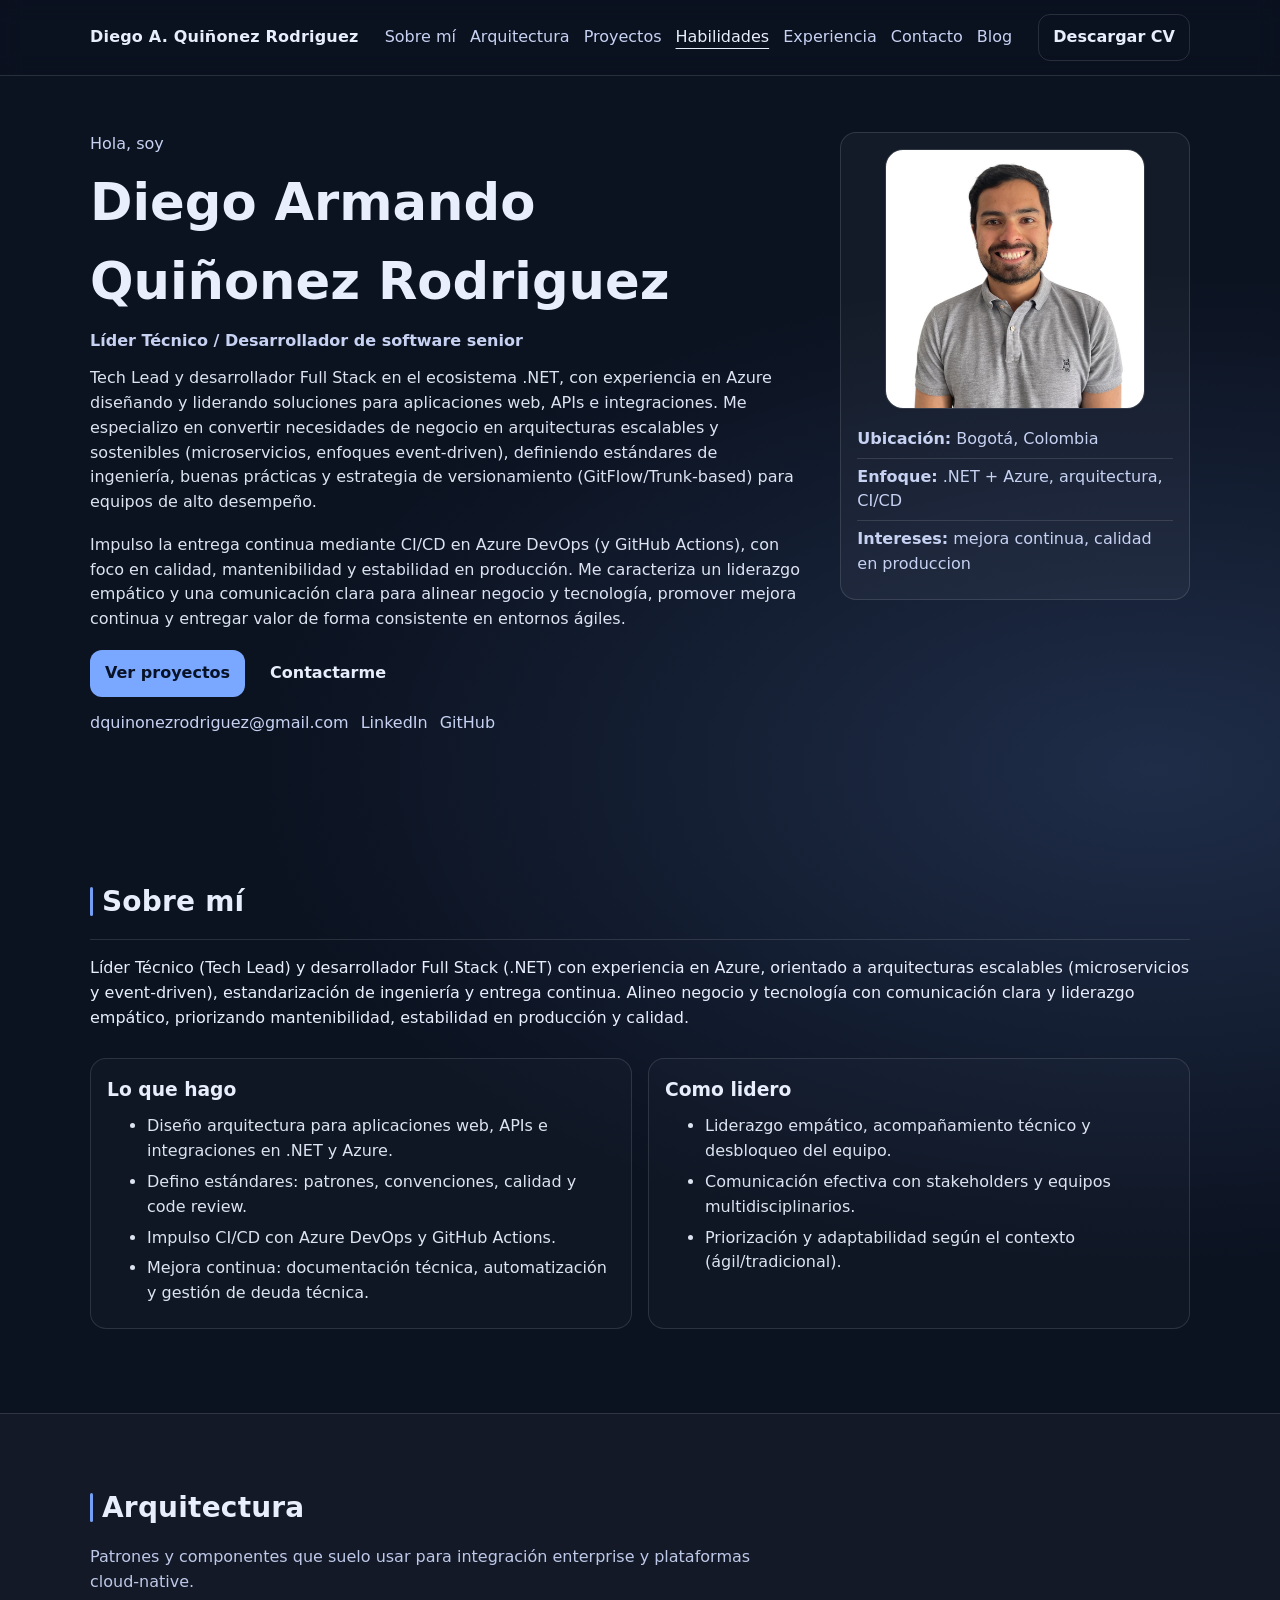
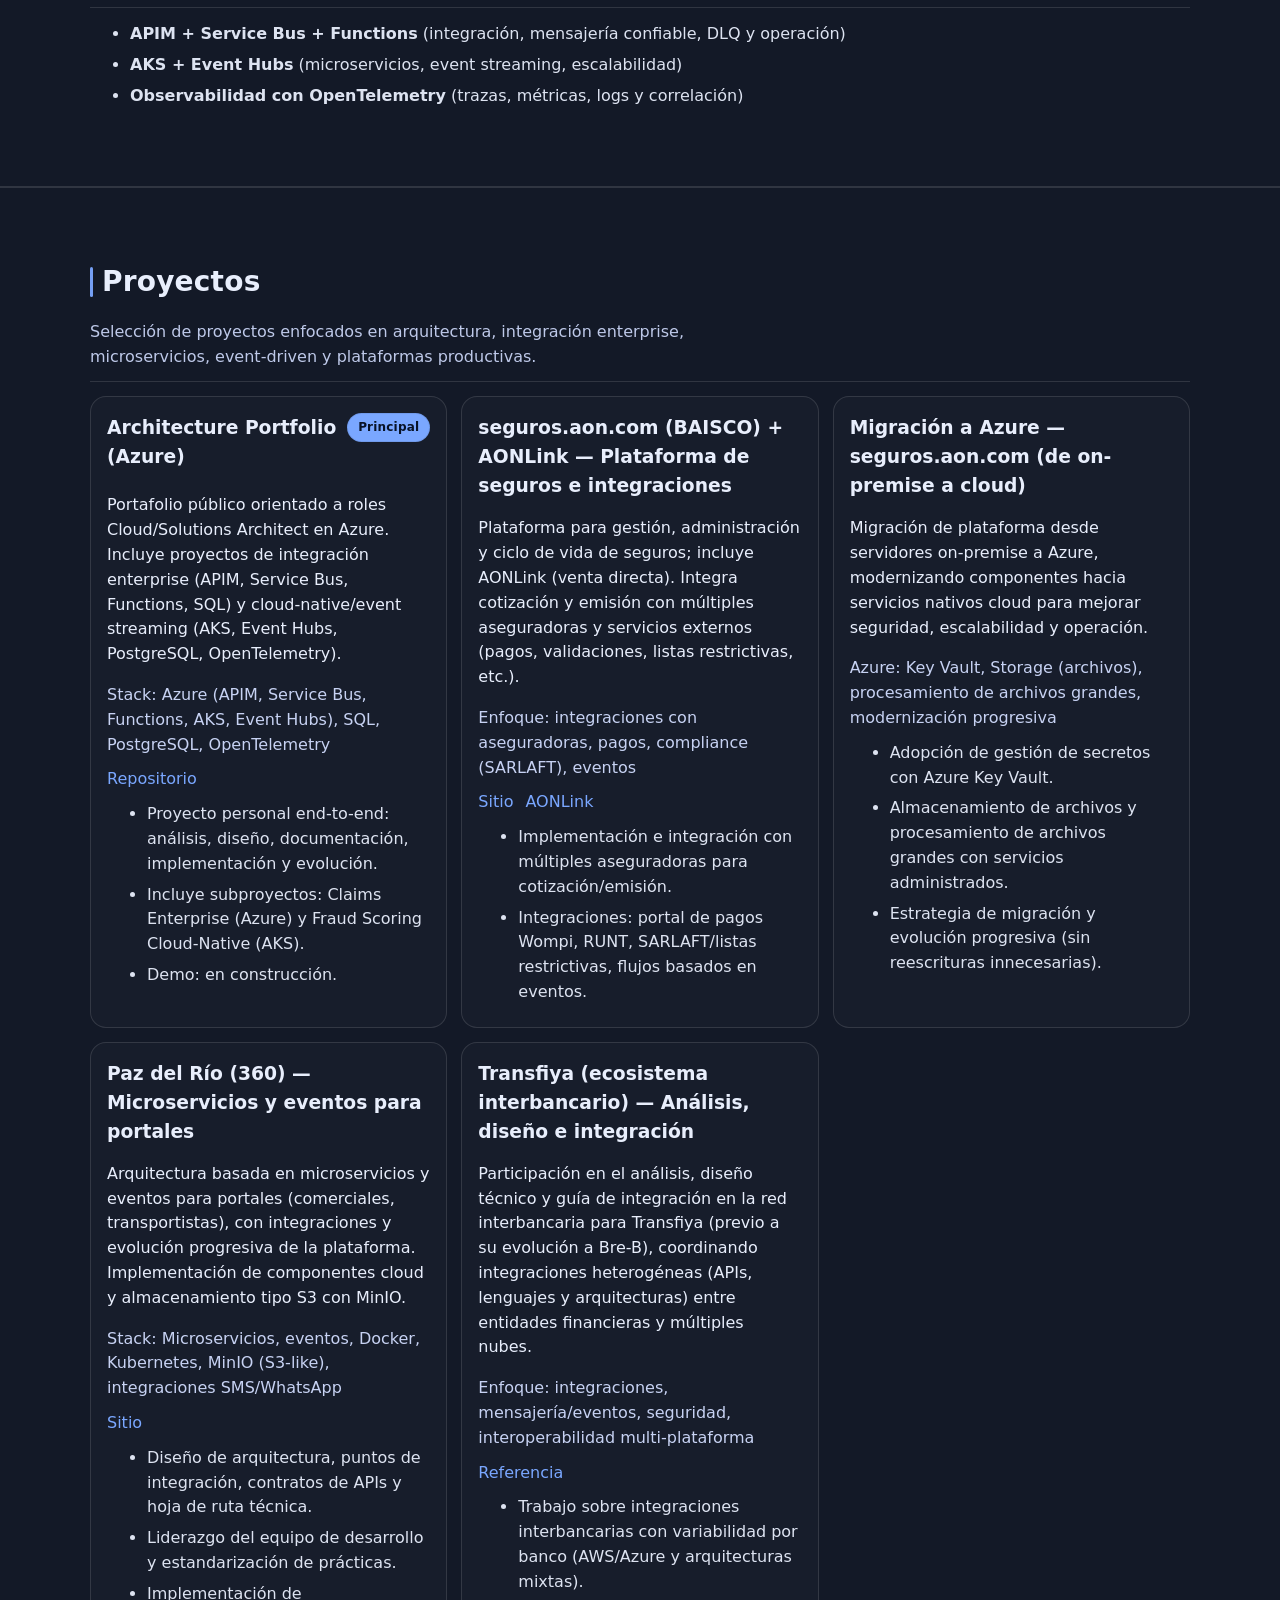
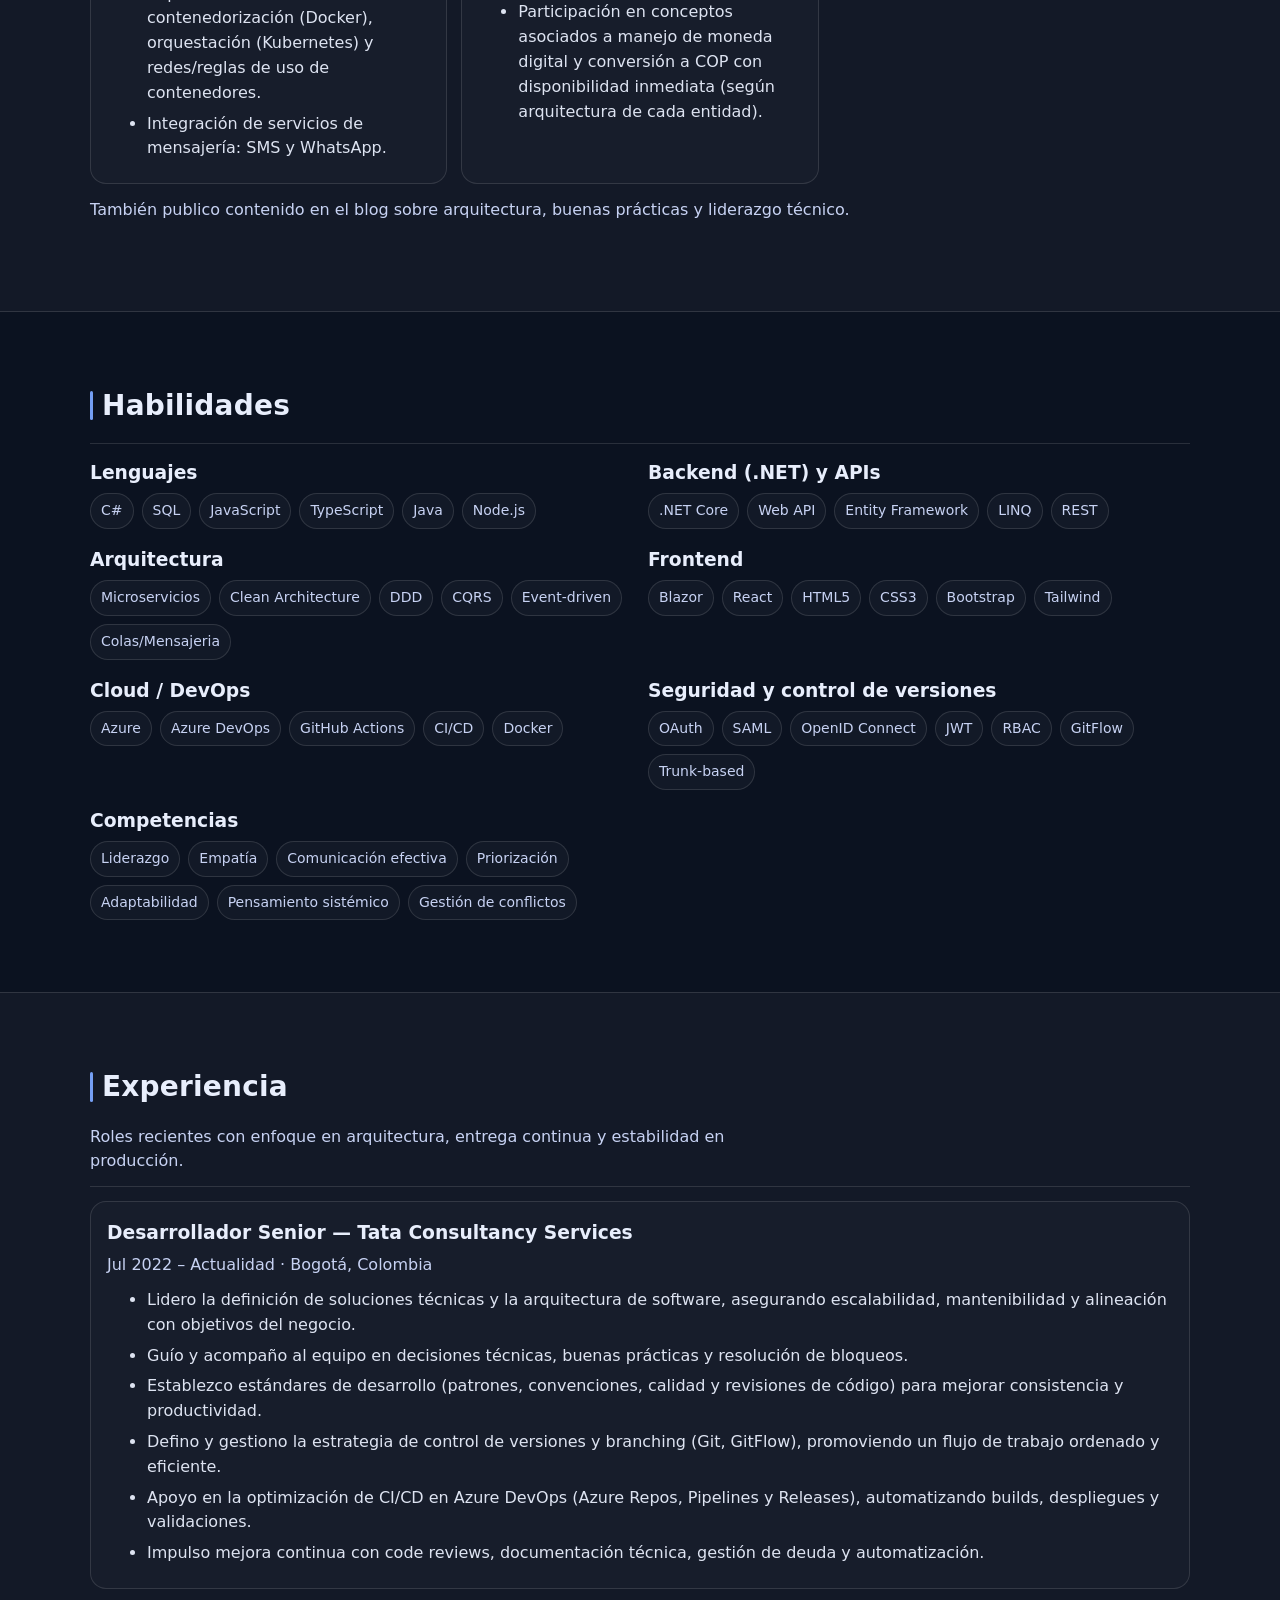
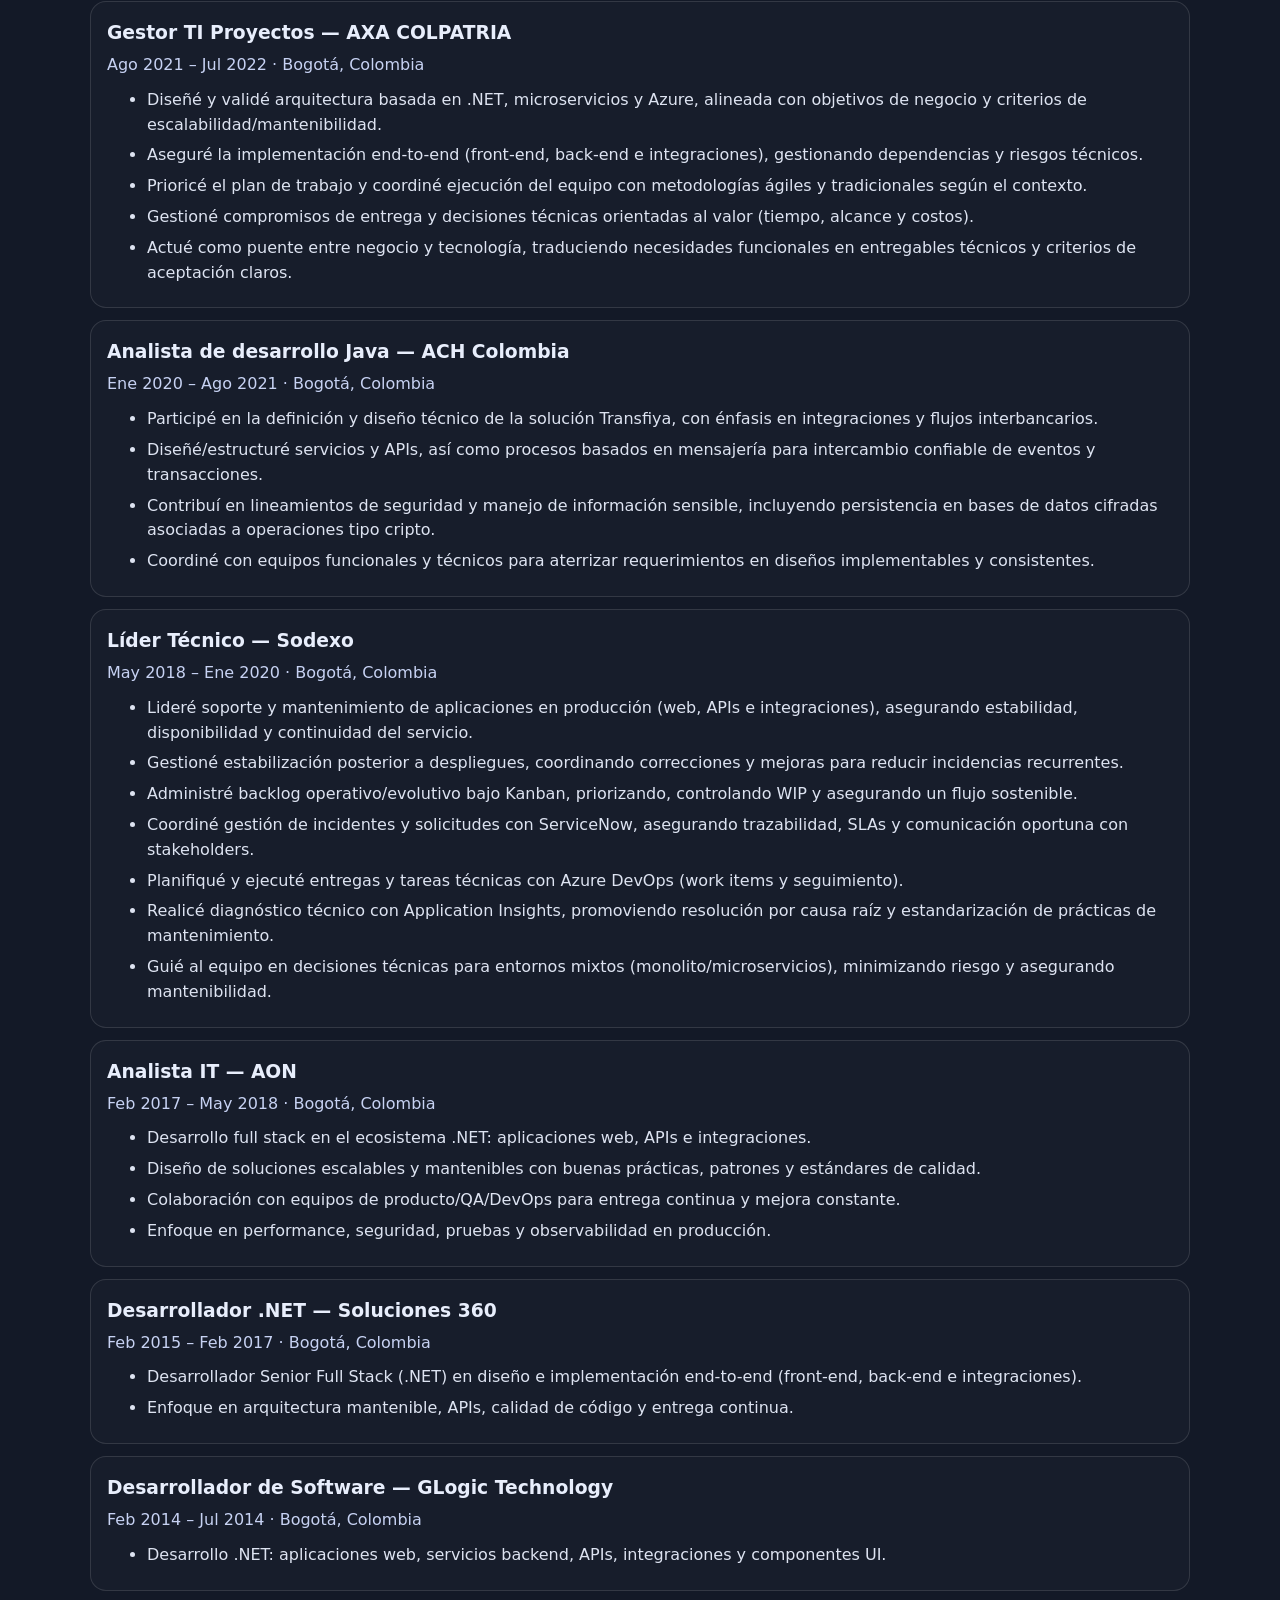
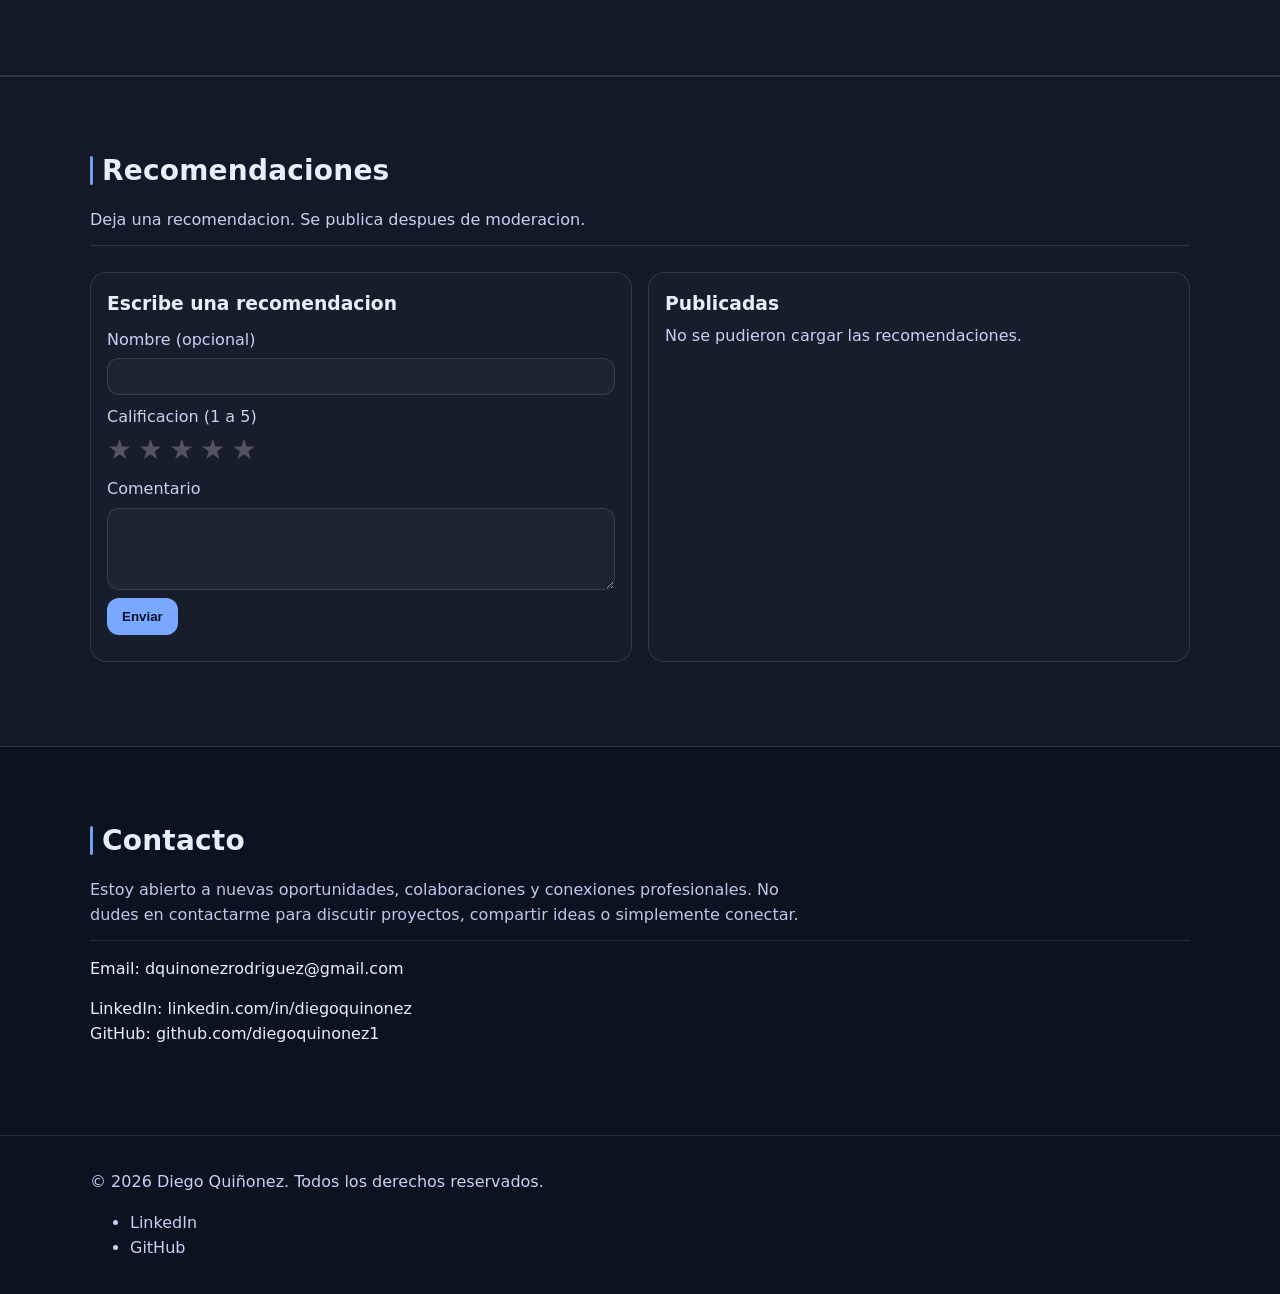
==== index.html @ 20134483 "recommendations flow in site with supabase" ====
<!DOCTYPE html>
<html lang="en">

<head>
  <meta charset="UTF-8">
  <meta name="viewport" content="width=device-width, initial-scale=1.0">
  <meta name="description"
    content="Mi P&aacute;gina web personal de Diego Qui&ntilde;onez, donde muestro mis proyectos, habilidades e informaci&oacute;n de contacto.">
  <meta name="author" content="Diego Qui&ntilde;onez">
  <!-- <meta name="keywords" content="Diego Qui&ntilde;onez, portfolio, projects, skills, contact">
  <meta name="robots" content="index, follow"> -->
  <title>Diego Qui&ntilde;onez | L&iacute;der T&eacute;cnico / Software Engineer</title>
  <link rel="stylesheet" href="assets/css/styles.css?v=20260313-1">
  <link rel="stylesheet" href="assets/css/recommendations.css?v=20260317-1">
  <link rel="icon" href="assets/img/favicon.ico" type="image/x-icon">
</head>

<body>

  <header class="site-header">
    <nav class="nav container">
      <a href="#start" class="brand">Diego A. Qui&ntilde;onez Rodriguez</a>

      <button class="menu-toggle" type="button" aria-expanded="false" aria-controls="site-menu">
        <span class="sr-only">Abrir men&uacute;</span>
        <span class="menu-toggle__bar"></span>
        <span class="menu-toggle__bar"></span>
        <span class="menu-toggle__bar"></span>
      </button>

      <ul id="site-menu" class="nav-links">
        <li><a href="#about">Sobre m&iacute;</a></li>
        <li><a href="#architecture">Arquitectura</a></li>
        <li><a href="#projects">Proyectos</a></li>
        <li><a href="#skills">Habilidades</a></li>
        <li><a href="#experience">Experiencia</a></li>
        <li><a href="#contact">Contacto</a></li>
        <li><a href="/blog/">Blog</a></li>
      </ul>

      <a class="btn btn-outline nav-download" href="assets/files/Diego-Qui&ntilde;onez-CV.pdf" target="_blank"
        rel="noopener">Descargar CV</a>
    </nav>
  </header>

  <main>
    <section id="start" class="section hero">
      <div class="container hero-grid">
        <div>
          <p class="eyebrow">Hola, soy</p>
          <h1>Diego Armando Qui&ntilde;onez Rodriguez</h1>
          <p class="subtitle">L&iacute;der T&eacute;cnico / Desarrollador de software senior</p>

          <p class="lead">
            Tech Lead y desarrollador Full Stack en el ecosistema .NET, con experiencia en Azure dise&ntilde;ando y
            liderando
            soluciones para aplicaciones web, APIs e integraciones. Me especializo en convertir necesidades de negocio
            en arquitecturas escalables y sostenibles (microservicios, enfoques event-driven), definiendo
            est&aacute;ndares de
            ingenier&iacute;a, buenas pr&aacute;cticas y estrategia de versionamiento (GitFlow/Trunk-based) para equipos
            de alto
            desempe&ntilde;o.
          </p>

          <p class="lead" style="margin-top:12px;">
            Impulso la entrega continua mediante CI/CD en Azure DevOps (y GitHub Actions), con foco en calidad,
            mantenibilidad y estabilidad en producci&oacute;n. Me caracteriza un liderazgo emp&aacute;tico y una
            comunicaci&oacute;n clara
            para alinear negocio y tecnolog&iacute;a, promover mejora continua y entregar valor de forma consistente en
            entornos &aacute;giles.
          </p>

          <div class="hero-cta">
            <a class="btn" href="#projects">Ver proyectos</a>
            <a class="btn btn-ghost" href="#contact">Contactarme</a>
          </div>

          <ul class="social">
            <li><a href="mailto:dquinonezrodriguez@gmail.com">dquinonezrodriguez@gmail.com</a></li>
            <li><a href="https://www.linkedin.com/in/diegoquinonez/" target="_blank" rel="noopener">LinkedIn</a></li>
            <li><a href="https://github.com/diegoquinonez1" target="_blank" rel="noopener">GitHub</a></li>
          </ul>
        </div>

        <aside class="hero-card">
          <img class="avatar" src="assets/img/profile.jpg" alt="Foto de Diego Armando Qui&ntilde;onez Rodriguez" />
          <ul class="quick-facts">
            <li><strong>Ubicaci&oacute;n:</strong> Bogot&aacute;, Colombia</li>
            <li><strong>Enfoque:</strong> .NET + Azure, arquitectura, CI/CD</li>
            <li><strong>Intereses:</strong> mejora continua, calidad en produccion</li>
          </ul>
        </aside>
      </div>
    </section>

    <section id="about" class="section">
      <div class="container">
        <div class="section-head">
          <h2>Sobre m&iacute;</h2>
          <div class="section-divider"></div>
        </div>
        <p>
          L&iacute;der T&eacute;cnico (Tech Lead) y desarrollador Full Stack (.NET) con experiencia en Azure, orientado
          a
          arquitecturas escalables (microservicios y event-driven), estandarizaci&oacute;n de ingenier&iacute;a y
          entrega continua.
          Alineo negocio y tecnolog&iacute;a
          con comunicaci&oacute;n clara y liderazgo emp&aacute;tico, priorizando mantenibilidad, estabilidad en
          producci&oacute;n y calidad.
        </p>

        <div class="grid-2">
          <div class="item">
            <h3>Lo que hago</h3>
            <ul class="bullets">
              <li>Dise&ntilde;o arquitectura para aplicaciones web, APIs e integraciones en .NET y Azure.</li>
              <li>Defino est&aacute;ndares: patrones, convenciones, calidad y code review.</li>
              <li>Impulso CI/CD con Azure DevOps y GitHub Actions.</li>
              <li>Mejora continua: documentaci&oacute;n t&eacute;cnica, automatizaci&oacute;n y gesti&oacute;n de deuda
                t&eacute;cnica.</li>
            </ul>
          </div>

          <div class="item">
            <h3>Como lidero</h3>
            <ul class="bullets">
              <li>Liderazgo emp&aacute;tico, acompa&ntilde;amiento t&eacute;cnico y desbloqueo del equipo.</li>
              <li>Comunicaci&oacute;n efectiva con stakeholders y equipos multidisciplinarios.</li>
              <li>Priorizaci&oacute;n y adaptabilidad seg&uacute;n el contexto (&aacute;gil/tradicional).</li>
            </ul>
          </div>
        </div>
      </div>
    </section>

    <section id="architecture" class="section alt">
      <div class="container">
        <div class="section-head">
          <h2>Arquitectura</h2>
          <p class="lead">Patrones y componentes que suelo usar para integración enterprise y plataformas cloud-native.
          </p>
          <div class="section-divider"></div>
        </div>
        <ul class="bullets">
          <li><strong>APIM + Service Bus + Functions</strong> (integraci&oacute;n, mensajer&iacute;a confiable, DLQ y
            operaci&oacute;n)</li>
          <li><strong>AKS + Event Hubs</strong> (microservicios, event streaming, escalabilidad)</li>
          <li><strong>Observabilidad con OpenTelemetry</strong> (trazas, m&eacute;tricas, logs y correlaci&oacute;n)
          </li>
        </ul>
      </div>
    </section>

    <section id="projects" class="section alt">
      <div class="container">
        <div class="section-head">
          <h2>Proyectos</h2>
          <p class="lead">
            Selecci&oacute;n de proyectos enfocados en arquitectura, integraci&oacute;n enterprise, microservicios,
            event-driven y
            plataformas productivas.
          </p>
          <div class="section-divider"></div>
        </div>

        <div class="cards">
          <article class="card">
            <div class="card-top">
              <h3>Architecture Portfolio (Azure)</h3>
              <span class="badge">Principal</span>
            </div>
            <p>
              Portafolio p&uacute;blico orientado a roles Cloud/Solutions Architect en Azure. Incluye proyectos de
              integraci&oacute;n
              enterprise (APIM, Service Bus, Functions, SQL) y cloud-native/event streaming (AKS, Event Hubs,
              PostgreSQL, OpenTelemetry).
            </p>
            <p class="meta">Stack: Azure (APIM, Service Bus, Functions, AKS, Event Hubs), SQL, PostgreSQL, OpenTelemetry
            </p>
            <div class="card-links">
              <a href="https://github.com/diegoquinonez1/architecture-portfolio-azure" target="_blank"
                rel="noopener">Repositorio</a>
            </div>
            <ul class="bullets" style="margin-top:10px;">
              <li>Proyecto personal end-to-end: an&aacute;lisis, dise&ntilde;o, documentaci&oacute;n,
                implementaci&oacute;n y evoluci&oacute;n.</li>
              <li>Incluye subproyectos: Claims Enterprise (Azure) y Fraud Scoring Cloud-Native (AKS).</li>
              <li>Demo: en construcci&oacute;n.</li>
            </ul>
          </article>

          <article class="card">
            <h3>seguros.aon.com (BAISCO) + AONLink &mdash; Plataforma de seguros e integraciones</h3>
            <p>
              Plataforma para gesti&oacute;n, administraci&oacute;n y ciclo de vida de seguros; incluye AONLink (venta
              directa).
              Integra cotizaci&oacute;n y emisi&oacute;n con m&uacute;ltiples aseguradoras y servicios externos (pagos,
              validaciones, listas
              restrictivas, etc.).
            </p>
            <p class="meta">Enfoque: integraciones con aseguradoras, pagos, compliance (SARLAFT), eventos</p>
            <div class="card-links">
              <a href="https://seguros.aon.com/BAISCO/v2/" target="_blank" rel="noopener">Sitio</a>
              <a href="http://seguros.aon.com/BAISCO/v2/online/aonlink/" target="_blank" rel="noopener">AONLink</a>
            </div>
            <ul class="bullets" style="margin-top:10px;">
              <li>Implementaci&oacute;n e integraci&oacute;n con m&uacute;ltiples aseguradoras para
                cotizaci&oacute;n/emisi&oacute;n.</li>
              <li>Integraciones: portal de pagos Wompi, RUNT, SARLAFT/listas restrictivas, flujos basados en eventos.
              </li>
            </ul>
          </article>

          <article class="card">
            <h3>Migraci&oacute;n a Azure &mdash; seguros.aon.com (de on-premise a cloud)</h3>
            <p>
              Migraci&oacute;n de plataforma desde servidores on-premise a Azure, modernizando componentes hacia
              servicios
              nativos cloud para mejorar seguridad, escalabilidad y operaci&oacute;n.
            </p>
            <p class="meta">Azure: Key Vault, Storage (archivos), procesamiento de archivos grandes,
              modernizaci&oacute;n
              progresiva
            </p>
            <ul class="bullets" style="margin-top:10px;">
              <li>Adopci&oacute;n de gesti&oacute;n de secretos con Azure Key Vault.</li>
              <li>Almacenamiento de archivos y procesamiento de archivos grandes con servicios administrados.</li>
              <li>Estrategia de migraci&oacute;n y evoluci&oacute;n progresiva (sin reescrituras innecesarias).</li>
            </ul>
          </article>

          <article class="card">
            <h3>Paz del R&iacute;o (360) &mdash; Microservicios y eventos para portales</h3>
            <p>
              Arquitectura basada en microservicios y eventos para portales (comerciales, transportistas), con
              integraciones y evoluci&oacute;n progresiva de la plataforma. Implementaci&oacute;n de componentes cloud y
              almacenamiento tipo S3 con MinIO.
            </p>
            <p class="meta">Stack: Microservicios, eventos, Docker, Kubernetes, MinIO (S3-like), integraciones
              SMS/WhatsApp
            </p>
            <div class="card-links">
              <a href="https://360.pazdelrio.com.co/" target="_blank" rel="noopener">Sitio</a>
            </div>
            <ul class="bullets" style="margin-top:10px;">
              <li>Dise&ntilde;o de arquitectura, puntos de integraci&oacute;n, contratos de APIs y hoja de ruta
                t&eacute;cnica.</li>
              <li>Liderazgo del equipo de desarrollo y estandarizaci&oacute;n de pr&aacute;cticas.</li>
              <li>Implementaci&oacute;n de contenedorizaci&oacute;n (Docker), orquestaci&oacute;n (Kubernetes) y
                redes/reglas de uso de
                contenedores.</li>
              <li>Integraci&oacute;n de servicios de mensajer&iacute;a: SMS y WhatsApp.</li>
            </ul>
          </article>

          <article class="card">
            <h3>Transfiya (ecosistema interbancario) &mdash; An&aacute;lisis, dise&ntilde;o e integraci&oacute;n</h3>
            <p>
              Participaci&oacute;n en el an&aacute;lisis, dise&ntilde;o t&eacute;cnico y gu&iacute;a de
              integraci&oacute;n en la red interbancaria para Transfiya
              (previo a su evoluci&oacute;n a Bre-B), coordinando integraciones heterog&eacute;neas (APIs, lenguajes y
              arquitecturas)
              entre entidades financieras y m&uacute;ltiples nubes.
            </p>
            <p class="meta">Enfoque: integraciones, mensajer&iacute;a/eventos, seguridad, interoperabilidad
              multi-plataforma
            </p>
            <div class="card-links">
              <a href="https://wise.com/co/blog/que-es-transfiya-colombia" target="_blank" rel="noopener">Referencia</a>
            </div>
            <ul class="bullets" style="margin-top:10px;">
              <li>Trabajo sobre integraciones interbancarias con variabilidad por banco (AWS/Azure y arquitecturas
                mixtas).
              </li>
              <li>Participaci&oacute;n en conceptos asociados a manejo de moneda digital y conversi&oacute;n a COP con
                disponibilidad
                inmediata (seg&uacute;n arquitectura de cada entidad).</li>
            </ul>
          </article>
        </div>

        <p style="margin-top:14px; color: var(--muted);">
          Tambi&eacute;n publico contenido en el <a href="/blog/">blog</a> sobre arquitectura, buenas pr&aacute;cticas y
          liderazgo
          t&eacute;cnico.
        </p>
      </div>
    </section>

    <section id="skills" class="section">
      <div class="container">
        <div class="section-head">
          <h2>Habilidades</h2>
          <div class="section-divider"></div>
        </div>

        <div class="grid-2">
          <div>
            <h3>Lenguajes</h3>
            <div class="tags">
              <span class="tag">C#</span>
              <span class="tag">SQL</span>
              <span class="tag">JavaScript</span>
              <span class="tag">TypeScript</span>
              <span class="tag">Java</span>
              <span class="tag">Node.js</span>
            </div>
          </div>

          <div>
            <h3>Backend (.NET) y APIs</h3>
            <div class="tags">
              <span class="tag">.NET Core</span>
              <span class="tag">Web API</span>
              <span class="tag">Entity Framework</span>
              <span class="tag">LINQ</span>
              <span class="tag">REST</span>
            </div>
          </div>

          <div>
            <h3>Arquitectura</h3>
            <div class="tags">
              <span class="tag">Microservicios</span>
              <span class="tag">Clean Architecture</span>
              <span class="tag">DDD</span>
              <span class="tag">CQRS</span>
              <span class="tag">Event-driven</span>
              <span class="tag">Colas/Mensajeria</span>
            </div>
          </div>

          <div>
            <h3>Frontend</h3>
            <div class="tags">
              <span class="tag">Blazor</span>
              <span class="tag">React</span>
              <span class="tag">HTML5</span>
              <span class="tag">CSS3</span>
              <span class="tag">Bootstrap</span>
              <span class="tag">Tailwind</span>
            </div>
          </div>

          <div>
            <h3>Cloud / DevOps</h3>
            <div class="tags">
              <span class="tag">Azure</span>
              <span class="tag">Azure DevOps</span>
              <span class="tag">GitHub Actions</span>
              <span class="tag">CI/CD</span>
              <span class="tag">Docker</span>
            </div>
          </div>

          <div>
            <h3>Seguridad y control de versiones</h3>
            <div class="tags">
              <span class="tag">OAuth</span>
              <span class="tag">SAML</span>
              <span class="tag">OpenID Connect</span>
              <span class="tag">JWT</span>
              <span class="tag">RBAC</span>
              <span class="tag">GitFlow</span>
              <span class="tag">Trunk-based</span>
            </div>
          </div>

          <div>
            <h3>Competencias</h3>
            <div class="tags">
              <span class="tag">Liderazgo</span>
              <span class="tag">Empat&iacute;a</span>
              <span class="tag">Comunicaci&oacute;n efectiva</span>
              <span class="tag">Priorizaci&oacute;n</span>
              <span class="tag">Adaptabilidad</span>
              <span class="tag">Pensamiento sist&eacute;mico</span>
              <span class="tag">Gesti&oacute;n de conflictos</span>
            </div>
          </div>
        </div>
      </div>
    </section>

    <section id="experience" class="section alt">
      <div class="container">
        <div class="section-head">
          <h2>Experiencia</h2>
          <p>Roles recientes con enfoque en arquitectura, entrega continua y estabilidad en producci&oacute;n.</p>
          <div class="section-divider"></div>
        </div>

        <article class="item">
          <header class="item-header">
            <h3>Desarrollador Senior &mdash; Tata Consultancy Services</h3>
            <p class="meta">Jul 2022 &ndash; Actualidad &middot; Bogot&aacute;, Colombia</p>
          </header>
          <ul class="bullets">
            <li>Lidero la definici&oacute;n de soluciones t&eacute;cnicas y la arquitectura de software, asegurando
              escalabilidad,
              mantenibilidad y alineaci&oacute;n con objetivos del negocio.</li>
            <li>Gu&iacute;o y acompa&ntilde;o al equipo en decisiones t&eacute;cnicas, buenas pr&aacute;cticas y
              resoluci&oacute;n de bloqueos.</li>
            <li>Establezco est&aacute;ndares de desarrollo (patrones, convenciones, calidad y revisiones de
              c&oacute;digo) para
              mejorar consistencia y productividad.</li>
            <li>Defino y gestiono la estrategia de control de versiones y branching (Git, GitFlow), promoviendo un flujo
              de trabajo ordenado y eficiente.</li>
            <li>Apoyo en la optimizaci&oacute;n de CI/CD en Azure DevOps (Azure Repos, Pipelines y Releases),
              automatizando
              builds, despliegues y validaciones.</li>
            <li>Impulso mejora continua con code reviews, documentaci&oacute;n t&eacute;cnica, gesti&oacute;n de deuda y
              automatizaci&oacute;n.</li>
          </ul>
        </article>

        <article class="item">
          <header class="item-header">
            <h3>Gestor TI Proyectos &mdash; AXA COLPATRIA</h3>
            <p class="meta">Ago 2021 &ndash; Jul 2022 &middot; Bogot&aacute;, Colombia</p>
          </header>
          <ul class="bullets">
            <li>Dise&ntilde;&eacute; y valid&eacute; arquitectura basada en .NET, microservicios y Azure, alineada con
              objetivos de negocio y
              criterios de escalabilidad/mantenibilidad.</li>
            <li>Asegur&eacute; la implementaci&oacute;n end-to-end (front-end, back-end e integraciones), gestionando
              dependencias y
              riesgos t&eacute;cnicos.</li>
            <li>Prioric&eacute; el plan de trabajo y coordin&eacute; ejecuci&oacute;n del equipo con metodolog&iacute;as
              &aacute;giles y tradicionales
              seg&uacute;n el contexto.</li>
            <li>Gestion&eacute; compromisos de entrega y decisiones t&eacute;cnicas orientadas al valor (tiempo, alcance
              y costos).
            </li>
            <li>Actu&eacute; como puente entre negocio y tecnolog&iacute;a, traduciendo necesidades funcionales en
              entregables
              t&eacute;cnicos y criterios de aceptaci&oacute;n claros.</li>
          </ul>
        </article>

        <article class="item">
          <header class="item-header">
            <h3>Analista de desarrollo Java &mdash; ACH Colombia</h3>
            <p class="meta">Ene 2020 &ndash; Ago 2021 &middot; Bogot&aacute;, Colombia</p>
          </header>
          <ul class="bullets">
            <li>Particip&eacute; en la definici&oacute;n y dise&ntilde;o t&eacute;cnico de la soluci&oacute;n Transfiya,
              con &eacute;nfasis en integraciones y
              flujos interbancarios.</li>
            <li>Dise&ntilde;&eacute;/estructur&eacute; servicios y APIs, as&iacute; como procesos basados en
              mensajer&iacute;a para intercambio confiable
              de eventos y transacciones.</li>
            <li>Contribu&iacute; en lineamientos de seguridad y manejo de informaci&oacute;n sensible, incluyendo
              persistencia en
              bases de datos cifradas asociadas a operaciones tipo cripto.</li>
            <li>Coordin&eacute; con equipos funcionales y t&eacute;cnicos para aterrizar requerimientos en
              dise&ntilde;os implementables y
              consistentes.</li>
          </ul>
        </article>

        <article class="item">
          <header class="item-header">
            <h3>L&iacute;der T&eacute;cnico &mdash; Sodexo</h3>
            <p class="meta">May 2018 &ndash; Ene 2020 &middot; Bogot&aacute;, Colombia</p>
          </header>
          <ul class="bullets">
            <li>Lider&eacute; soporte y mantenimiento de aplicaciones en producci&oacute;n (web, APIs e integraciones),
              asegurando
              estabilidad, disponibilidad y continuidad del servicio.</li>
            <li>Gestion&eacute; estabilizaci&oacute;n posterior a despliegues, coordinando correcciones y mejoras para
              reducir
              incidencias recurrentes.</li>
            <li>Administr&eacute; backlog operativo/evolutivo bajo Kanban, priorizando, controlando WIP y asegurando un
              flujo
              sostenible.</li>
            <li>Coordin&eacute; gesti&oacute;n de incidentes y solicitudes con ServiceNow, asegurando trazabilidad, SLAs
              y
              comunicaci&oacute;n oportuna con stakeholders.</li>
            <li>Planifiqu&eacute; y ejecut&eacute; entregas y tareas t&eacute;cnicas con Azure DevOps (work items y
              seguimiento).</li>
            <li>Realic&eacute; diagn&oacute;stico t&eacute;cnico con Application Insights, promoviendo resoluci&oacute;n
              por causa ra&iacute;z y
              estandarizaci&oacute;n de pr&aacute;cticas de mantenimiento.</li>
            <li>Gui&eacute; al equipo en decisiones t&eacute;cnicas para entornos mixtos (monolito/microservicios),
              minimizando riesgo
              y asegurando mantenibilidad.</li>
          </ul>
        </article>

        <article class="item">
          <header class="item-header">
            <h3>Analista IT &mdash; AON</h3>
            <p class="meta">Feb 2017 &ndash; May 2018 &middot; Bogot&aacute;, Colombia</p>
          </header>
          <ul class="bullets">
            <li>Desarrollo full stack en el ecosistema .NET: aplicaciones web, APIs e integraciones.</li>
            <li>Dise&ntilde;o de soluciones escalables y mantenibles con buenas pr&aacute;cticas, patrones y
              est&aacute;ndares de calidad.
            </li>
            <li>Colaboraci&oacute;n con equipos de producto/QA/DevOps para entrega continua y mejora constante.</li>
            <li>Enfoque en performance, seguridad, pruebas y observabilidad en producci&oacute;n.</li>
          </ul>
        </article>

        <article class="item">
          <header class="item-header">
            <h3>Desarrollador .NET &mdash; Soluciones 360</h3>
            <p class="meta">Feb 2015 &ndash; Feb 2017 &middot; Bogot&aacute;, Colombia</p>
          </header>
          <ul class="bullets">
            <li>Desarrollador Senior Full Stack (.NET) en dise&ntilde;o e implementaci&oacute;n end-to-end (front-end,
              back-end e
              integraciones).</li>
            <li>Enfoque en arquitectura mantenible, APIs, calidad de c&oacute;digo y entrega continua.</li>
          </ul>
        </article>

        <article class="item">
          <header class="item-header">
            <h3>Desarrollador de Software &mdash; GLogic Technology</h3>
            <p class="meta">Feb 2014 &ndash; Jul 2014 &middot; Bogot&aacute;, Colombia</p>
          </header>
          <ul class="bullets">
            <li>Desarrollo .NET: aplicaciones web, servicios backend, APIs, integraciones y componentes UI.</li>
          </ul>
        </article>
      </div>
    </section>

    <section id="recommendations" class="section alt">
      <div class="container">
        <div class="section-head">
          <h2>Recomendaciones</h2>
          <p>Deja una recomendacion. Se publica despues de moderacion.</p>
          <div class="section-divider"></div>
        </div>

        <div class="grid-2">
          <div class="item">
            <h3>Escribe una recomendacion</h3>

            <form id="rec-form">
              <!-- Honeypot anti-bots (no lo llenes) -->
              <div class="hp-field" aria-hidden="true">
                <label>Website <input type="text" name="website" autocomplete="off" tabindex="-1" /></label>
              </div>

              <label>
                <span class="form-label">Nombre (opcional)</span>
                <input name="name" type="text" maxlength="60" />
              </label>

              <label>
                <span class="form-label">Calificacion (1 a 5)</span>
                <div class="stars" role="radiogroup" aria-label="Calificacion de 1 a 5">
                  <input id="star5" type="radio" name="rating" value="5" required><label for="star5">★</label>
                  <input id="star4" type="radio" name="rating" value="4"><label for="star4">★</label>
                  <input id="star3" type="radio" name="rating" value="3"><label for="star3">★</label>
                  <input id="star2" type="radio" name="rating" value="2"><label for="star2">★</label>
                  <input id="star1" type="radio" name="rating" value="1"><label for="star1">★</label>
                </div>
              </label>

              <label>
                <span class="form-label">Comentario</span>
                <textarea name="comment" rows="4" minlength="20" maxlength="800" required></textarea>
              </label>

              <button class="btn" type="submit">Enviar</button>
              <p id="rec-status" class="meta" aria-live="polite"></p>

              <script src="https://challenges.cloudflare.com/turnstile/v0/api.js" async defer></script>
              <div class="cf-turnstile" data-sitekey="0x4AAAAAACsJqODgIuXzH6gH"></div>
            </form>
          </div>

          <div class="item">
            <h3>Publicadas</h3>
            <div id="rec-summary" class="meta">Cargando...</div>
            <div id="rec-list" class="rec-list"></div>
          </div>
        </div>
      </div>
    </section>

    <section id="contact" class="section">
      <div class="container">
        <div class="section-head">
          <h2>Contacto</h2>
          <p class="lead">Estoy abierto a nuevas oportunidades, colaboraciones y conexiones profesionales. No dudes en
            contactarme para discutir proyectos, compartir ideas o simplemente conectar.</p>
          <div class="section-divider"></div>
        </div>
        <p>
          Email: <a href="mailto:dquinonezrodriguez@gmail.com">dquinonezrodriguez@gmail.com</a>
        </p>
        <p>
          LinkedIn: <a href="https://www.linkedin.com/in/diegoquinonez/" target="_blank"
            rel="noopener">linkedin.com/in/diegoquinonez</a>
          <br />
          GitHub: <a href="https://github.com/diegoquinonez1" target="_blank"
            rel="noopener">github.com/diegoquinonez1</a>
        </p>
      </div>
    </section>
  </main>

  <footer class="site-footer">
    <div class="container">
      <p>&copy; <span id="year"></span> Diego Qui&ntilde;onez. Todos los derechos reservados.</p>
      <ul class="social-links">
        <li><a href="https://www.linkedin.com/in/diegoquinonez/" target="_blank" rel="noopener noreferrer">LinkedIn</a>
        </li>
        <li><a href="https://github.com/diegoquinonez1" target="_blank" rel="noopener noreferrer">GitHub</a></li>
      </ul>
    </div>
  </footer>

  <button class="back-to-top" type="button" aria-label="Volver arriba" hidden>
    ↑
  </button>

  <script src="assets/js/main.js?v=20260313-1"></script>
  <script src="assets/js/recommendations.js?v=20260317-1"></script>
</body>

</html>
---- assets/css/styles.css ----
:root {
    --bg: #0b1220;
    --panel: #0f1a30;
    --text: #e8eefc;
    --muted: #b8c4e6;
    --brand: #7aa7ff;
    --border: rgba(255, 255, 255, .12);
    --radius: 16px;
}

* {
    box-sizing: border-box;
}

html {
    scroll-behavior: smooth;
}

body {
    margin: 0;
    font-family: system-ui, -apple-system, Segoe UI, Roboto, Arial, sans-serif;
    background: radial-gradient(1200px 600px at 20% -20%, rgba(122, 167, 255, .25), transparent),
        radial-gradient(900px 500px at 90% 10%, rgba(122, 167, 255, .18), transparent),
        var(--bg);
    color: var(--text);
    line-height: 1.55;
}

a {
    color: inherit;
    text-decoration: none;
}

a:hover {
    text-decoration: underline;
}

.container {
    width: min(1100px, calc(100% - 32px));
    margin: 0 auto;
}

.section {
    padding: 72px 0;
}

.section.alt {
    background: rgba(255, 255, 255, .03);
    border-top: 1px solid var(--border);
    border-bottom: 1px solid var(--border);
}

.site-header {
    position: sticky;
    top: 0;
    z-index: 10;
    backdrop-filter: blur(10px);
    background: rgba(11, 18, 32, .65);
    border-bottom: 1px solid var(--border);
}

.nav {
    display: flex;
    align-items: center;
    justify-content: space-between;
    padding: 14px 0;
    gap: 16px;
}

.brand {
    font-weight: 700;
    letter-spacing: .2px;
}

.nav-links {
    list-style: none;
    display: flex;
    gap: 14px;
    padding: 0;
    margin: 0;
}

.nav-links a {
    color: var(--muted);
}

.nav-links a:hover {
    color: var(--text);
}

.btn {
    display: inline-flex;
    align-items: center;
    justify-content: center;
    padding: 10px 14px;
    border-radius: 12px;
    border: 1px solid transparent;
    background: var(--brand);
    color: #081226;
    font-weight: 650;
}

.btn:hover {
    text-decoration: none;
    filter: brightness(1.05);
}

.btn-outline {
    background: transparent;
    border-color: var(--border);
    color: var(--text);
}

.btn-ghost {
    background: transparent;
    border-color: transparent;
    color: var(--text);
}

.hero {
    padding-top: 56px;
}

.hero-grid {
    display: grid;
    grid-template-columns: 1.35fr .65fr;
    gap: 24px;
    align-items: start;
}

.eyebrow {
    color: var(--muted);
    margin: 0 0 6px;
}

h1 {
    font-size: clamp(34px, 4vw, 52px);
    margin: 0 0 8px;
}

.subtitle {
    margin: 0 0 12px;
    color: var(--muted);
    font-weight: 600;
}

.lead {
    margin: 0 0 18px;
    max-width: 70ch;
    color: var(--text);
    opacity: .95;
}

.hero-cta {
    display: flex;
    gap: 10px;
    flex-wrap: wrap;
    margin-bottom: 14px;
}

.hero-card {
    background: rgba(255, 255, 255, .04);
    border: 1px solid var(--border);
    border-radius: var(--radius);
    padding: 16px;
}

.avatar {
    width: 100%;
    max-width: 260px;
    aspect-ratio: 1/1;
    object-fit: cover;
    border-radius: 18px;
    border: 1px solid var(--border);
    display: block;
    margin: 0 auto 12px;
}

.quick-facts {
    list-style: none;
    padding: 0;
    margin: 0;
    color: var(--muted);
}

.quick-facts li {
    padding: 6px 0;
    border-top: 1px solid var(--border);
}

.quick-facts li:first-child {
    border-top: 0;
}

h2 {
    font-size: 28px;
    margin: 0 0 16px;
}

h3 {
    margin: 0 0 6px;
}

.meta {
    color: var(--muted);
    margin: 0 0 10px;
}

.item {
    border: 1px solid var(--border);
    border-radius: var(--radius);
    padding: 16px;
    background: rgba(255, 255, 255, .02);
    margin: 12px 0;
}

.bullets {
    margin: 10px 0 0;
    color: var(--text);
    opacity: .95;
}

.bullets li {
    margin: 6px 0;
}

.grid-2 {
    display: grid;
    grid-template-columns: 1fr 1fr;
    gap: 16px;
}

.tags {
    display: flex;
    flex-wrap: wrap;
    gap: 8px;
}

.tag {
    border: 1px solid var(--border);
    background: rgba(255, 255, 255, .03);
    color: var(--muted);
    padding: 6px 10px;
    border-radius: 999px;
    font-size: 14px;
}

.cards {
    display: grid;
    grid-template-columns: repeat(3, 1fr);
    gap: 14px;
}

.card {
    border: 1px solid var(--border);
    border-radius: var(--radius);
    padding: 16px;
    background: rgba(255, 255, 255, .02);
}

.card-top {
    display: flex;
    align-items: flex-start;
    justify-content: space-between;
    gap: 10px;
}

.badge {
    display: inline-flex;
    align-items: center;
    justify-content: center;
    padding: 4px 10px;
    border-radius: 999px;
    font-size: 12px;
    font-weight: 700;
    letter-spacing: .2px;
    color: #081226;
    background: var(--brand);
    border: 1px solid rgba(0, 0, 0, .08);
}

.card-links {
    display: flex;
    gap: 12px;
    margin-top: 10px;
    color: var(--brand);
}

.social {
    list-style: none;
    display: flex;
    gap: 12px;
    padding: 0;
    margin: 0;
    color: var(--muted);
}

.site-footer {
    border-top: 1px solid var(--border);
    padding: 18px 0;
    color: var(--muted);
}

@media (max-width: 900px) {
    .hero-grid {
        grid-template-columns: 1fr;
    }

    .cards {
        grid-template-columns: 1fr;
    }

    .grid-2 {
        grid-template-columns: 1fr;
    }

    .nav-links {
        display: none;
    }
}

/* Accesibilidad: texto solo para lectores de pantalla */
.sr-only {
    position: absolute;
    width: 1px;
    height: 1px;
    padding: 0;
    margin: -1px;
    overflow: hidden;
    clip: rect(0, 0, 0, 0);
    white-space: nowrap;
    border: 0;
}

/* Botón hamburguesa (por defecto oculto en desktop) */
.menu-toggle {
    display: none;
    width: 44px;
    height: 44px;
    border-radius: 12px;
    border: 1px solid var(--border);
    background: rgba(255, 255, 255, .04);
    color: var(--text);
    cursor: pointer;
    padding: 10px;
}

.menu-toggle__bar {
    display: block;
    width: 100%;
    height: 2px;
    background: var(--text);
    border-radius: 999px;
    margin: 5px 0;
    opacity: .9;
}

/* --- Responsive menu --- */
@media (max-width: 900px) {
    .nav-download {
        display: none;
    }

    .hero-grid {
        grid-template-columns: 1fr;
    }

    .cards {
        grid-template-columns: 1fr;
    }

    .grid-2 {
        grid-template-columns: 1fr;
    }

    /* Mostrar botón hamburguesa */
    .menu-toggle {
        display: inline-flex;
        align-items: center;
        justify-content: center;
    }

    /* Convertir el nav en layout que permita dropdown */
    .nav {
        position: relative;
        flex-wrap: wrap;
    }

    /* Menú colapsado por defecto */
    .nav-links {
        display: none;
        width: 100%;
        flex-direction: column;
        gap: 10px;
        margin-top: 12px;
        padding: 12px;
        border: 1px solid var(--border);
        border-radius: var(--radius);
        background: rgba(11, 18, 32, .92);
    }

    /* Cuando esté abierto */
    .nav-links.is-open {
        display: flex;
    }

    .nav-links a {
        color: var(--text);
        padding: 8px 10px;
        border-radius: 10px;
    }

    .nav-links a:hover {
        background: rgba(255, 255, 255, .06);
        text-decoration: none;
    }
}

/* ===== Jerarquia visual + navegacion por secciones ===== */

/* Evita que el header sticky tape el titulo al navegar por anclas */
.section {
    scroll-margin-top: 88px;
    /* ajusta si tu header es mas alto/bajo */
}

/* Encabezado de seccion consistente */
.section-head {
    margin-bottom: 14px;
}

.section-head p {
    margin: 6px 0 0;
    color: var(--muted);
    max-width: 70ch;
}

.section-divider {
    height: 1px;
    background: var(--border);
    margin-top: 12px;
}

/* H2 con barra de acento (marca inicio de seccion al hacer scroll) */
h2 {
    position: relative;
    padding-left: 12px;
    letter-spacing: .2px;
}

h2::before {
    content: "";
    position: absolute;
    left: 0;
    top: .25em;
    bottom: .25em;
    width: 3px;
    border-radius: 999px;
    background: var(--brand);
    opacity: .95;
}

/* Mobile: mejora jerarquia/espaciado */
@media (max-width: 900px) {
    .section {
        padding: 56px 0;
    }

    h1 {
        line-height: 1.08;
    }

    h2 {
        font-size: 24px;
        margin: 0 0 8px;
    }

    h3 {
        font-size: 18px;
        margin: 0 0 6px;
    }

    .subtitle {
        font-size: 15px;
        line-height: 1.4;
        margin-bottom: 10px;
    }

    .meta {
        font-size: 13px;
        color: var(--muted);
    }

    /* Tarjetas mas “seccionadas” */
    .item,
    .card {
        padding: 14px;
    }

    /* Listas mas respirables y escaneables */
    .bullets {
        padding-left: 18px;
    }

    .bullets li {
        margin: 10px 0;
    }

    /* tags mas faciles de leer */
    .tag {
        font-size: 13px;
        padding: 7px 10px;
    }
}

/* Link activo del menu */
.nav-links a.is-active {
    color: var(--text);
    background: rgba(122, 167, 255, .14);
    border: 1px solid rgba(122, 167, 255, .25);
    text-decoration: none;
}

/* En desktop no queremos borde en el menu (opcional) */
@media (min-width: 901px) {
    .nav-links a.is-active {
        background: transparent;
        border: 0;
        text-decoration: underline;
        text-underline-offset: 6px;
    }
}

.back-to-top {
    position: fixed;
    right: 16px;
    bottom: 16px;
    z-index: 30;
    width: 44px;
    height: 44px;
    border-radius: 999px;
    border: 1px solid var(--border);
    background: rgba(11, 18, 32, .85);
    color: var(--text);
    cursor: pointer;
    backdrop-filter: blur(10px);
}

.back-to-top:hover {
    background: rgba(255, 255, 255, .06);
}

:focus-visible {
    outline: 3px solid rgba(122, 167, 255, .7);
    outline-offset: 3px;
    border-radius: 10px;
}

/* Evita “tap highlight” feo y mejora toque en mobile */
a,
button {
    -webkit-tap-highlight-color: transparent;
}

:root {
    /* ... */
    --muted: #c7d2f3;
    /* antes: #b8c4e6 */
}
---- assets/css/recommendations.css ----
.form-label{ display:block; margin: 10px 0 6px; color: var(--muted); }
input, textarea{
  width:100%;
  padding: 10px 12px;
  border-radius: 12px;
  border: 1px solid var(--border);
  background: rgba(255,255,255,.03);
  color: var(--text);
}
textarea{ resize: vertical; }

.hp-field{
  position: absolute;
  left: -9999px;
  width: 1px;
  height: 1px;
  overflow: hidden;
}

.stars{
  display: inline-flex;
  flex-direction: row-reverse;
  gap: 6px;
  user-select: none;
}
.stars input{ display:none; }
.stars label{
  font-size: 28px;
  line-height: 1;
  color: rgba(255,255,255,.25);
  cursor: pointer;
}
.stars input:checked ~ label,
.stars label:hover,
.stars label:hover ~ label{
  color: #ffd36a;
}

.rec-list{ display:flex; flex-direction: column; gap: 10px; margin-top: 10px; }
.rec{
  border: 1px solid var(--border);
  border-radius: var(--radius);
  padding: 12px;
  background: rgba(255,255,255,.02);
}
.rec-top{ display:flex; justify-content: space-between; gap: 10px; align-items: baseline; }
.rec-name{ font-weight: 700; }
.rec-rating{ color: #ffd36a; letter-spacing: 1px; }
.rec-comment{ margin: 8px 0 0; color: var(--text); opacity: .95; }
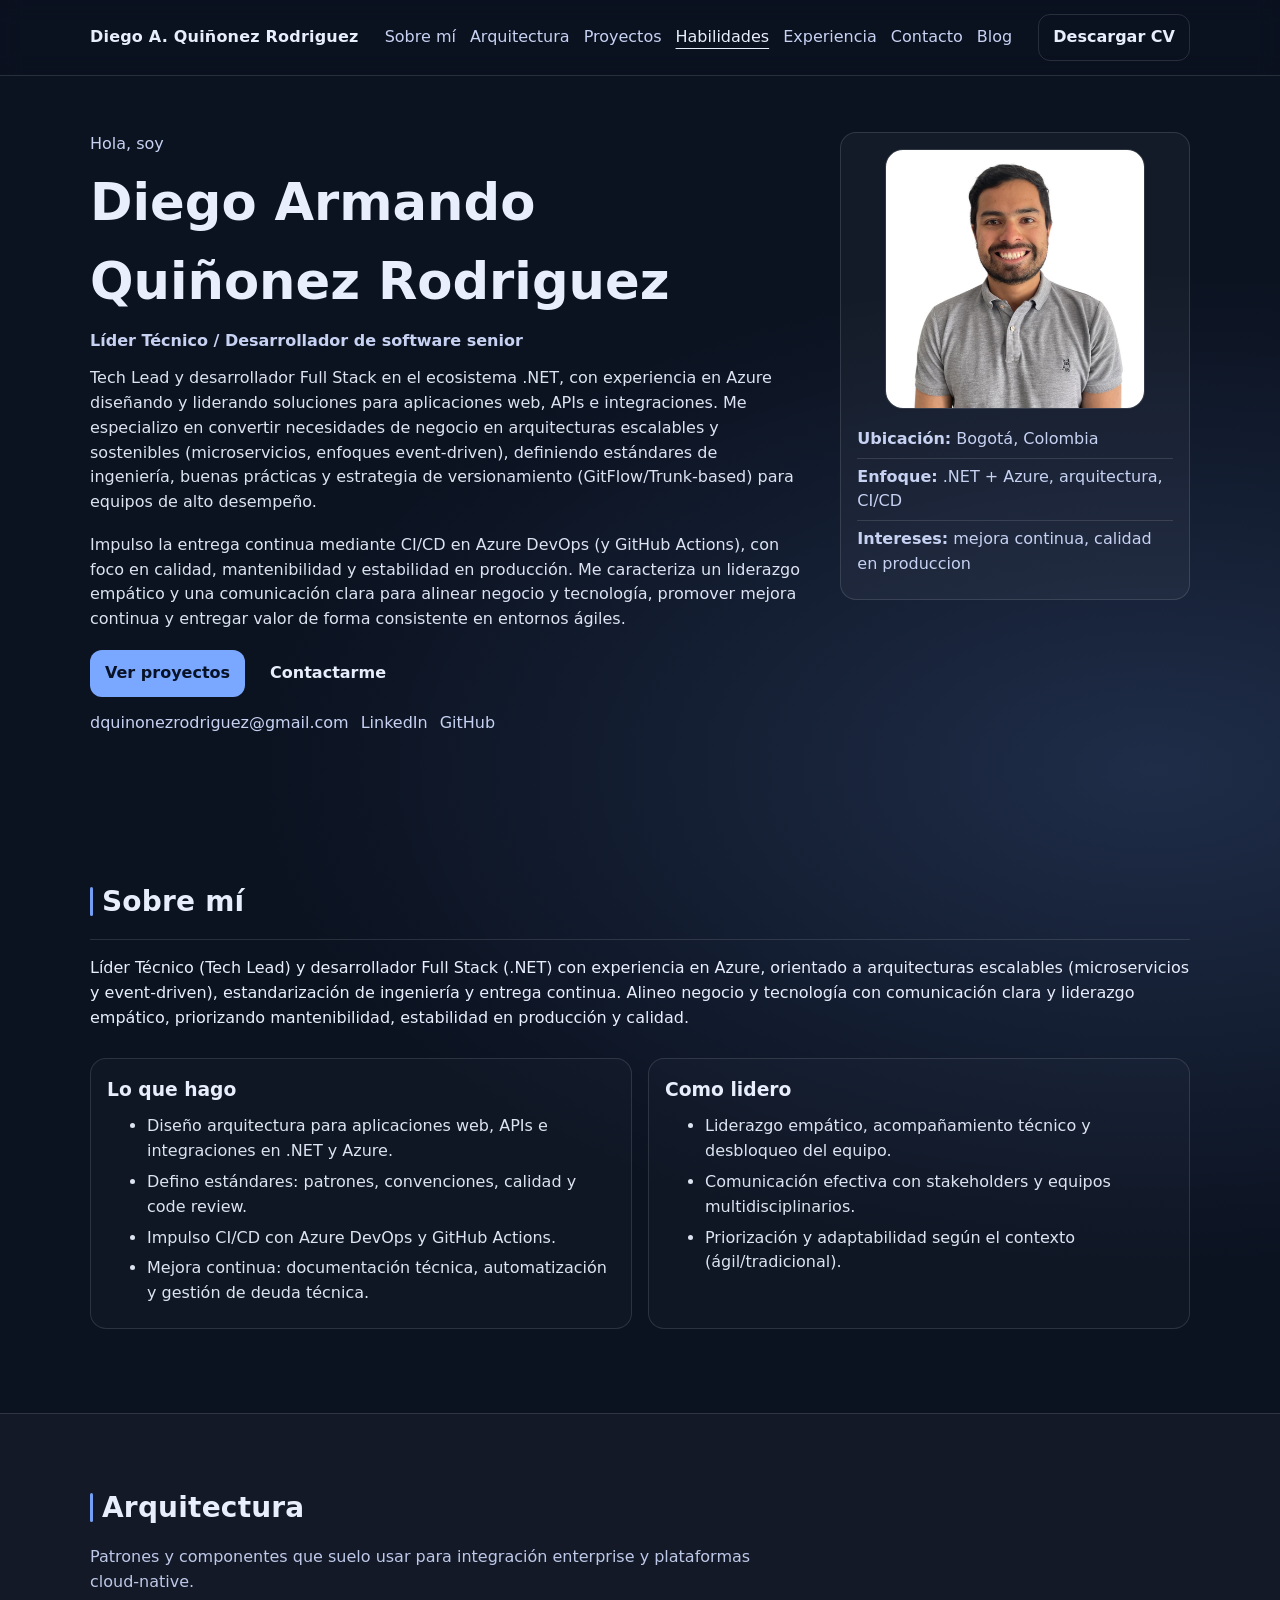
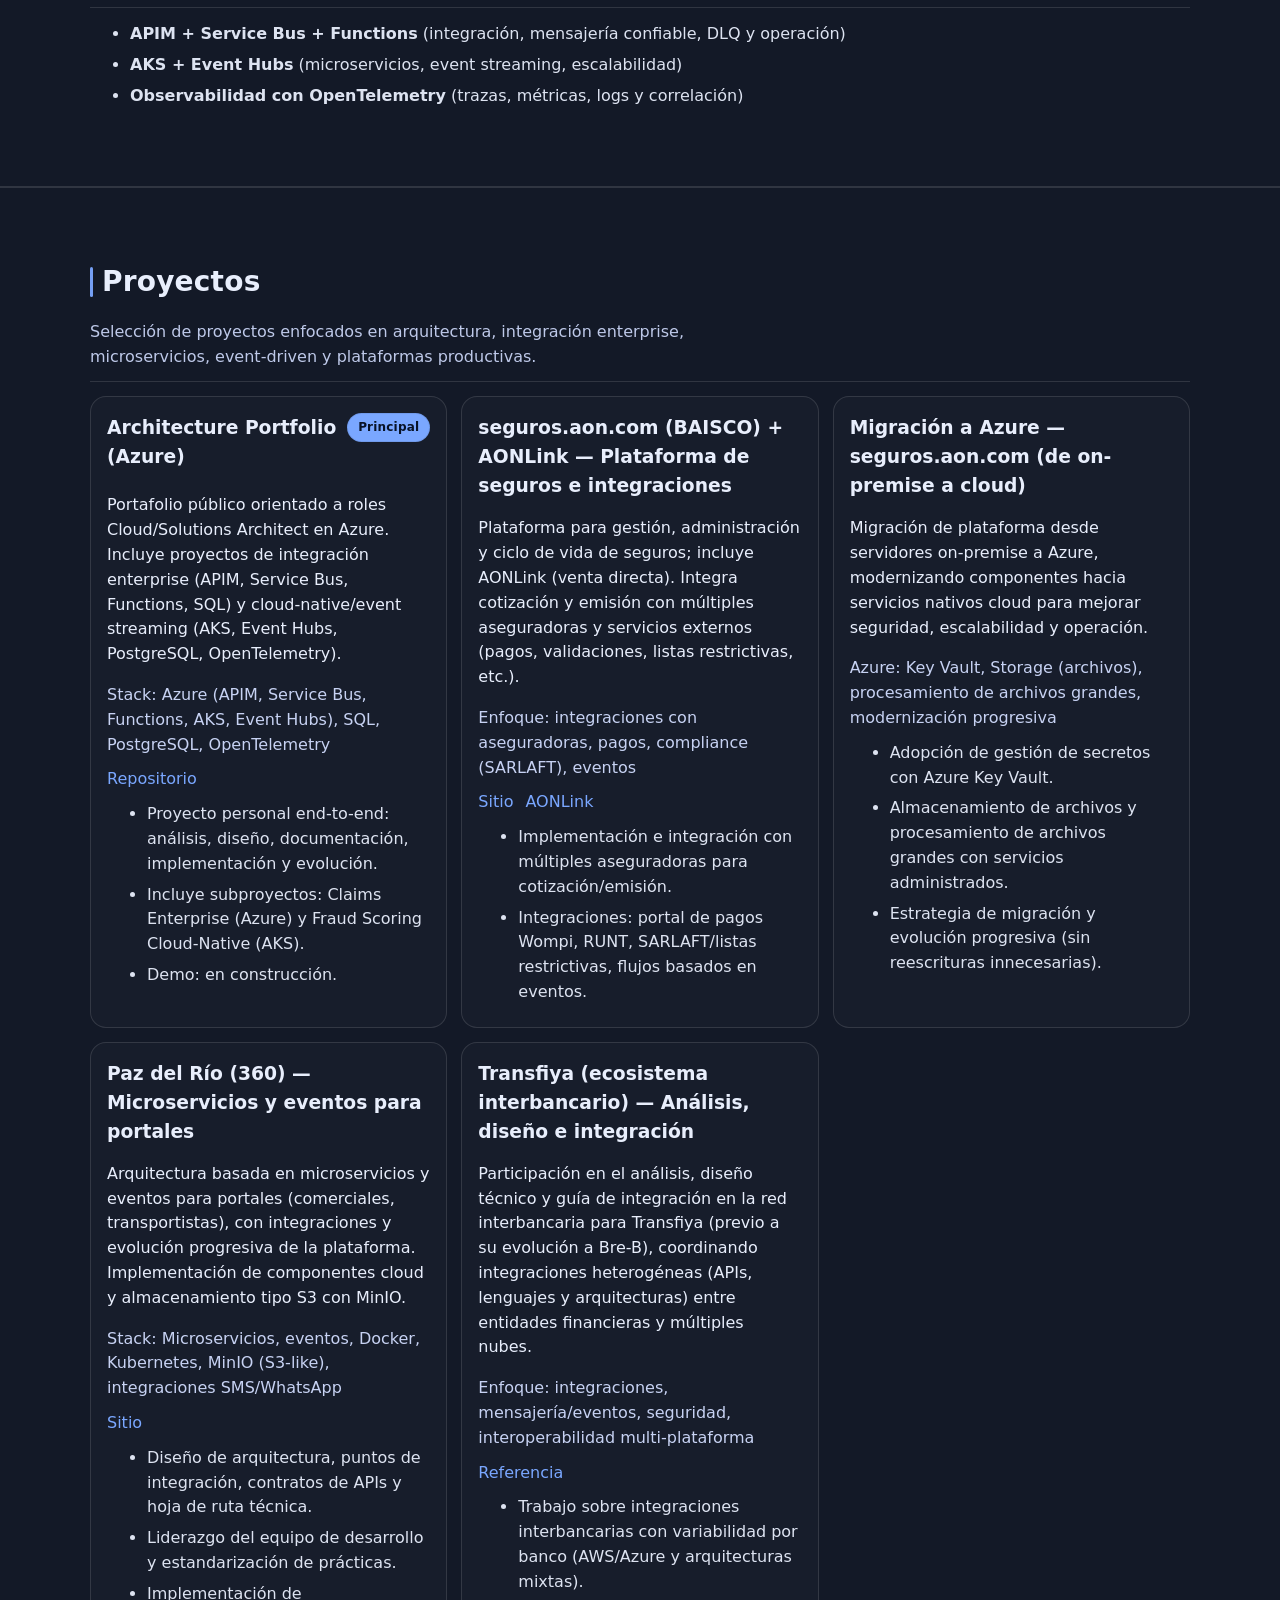
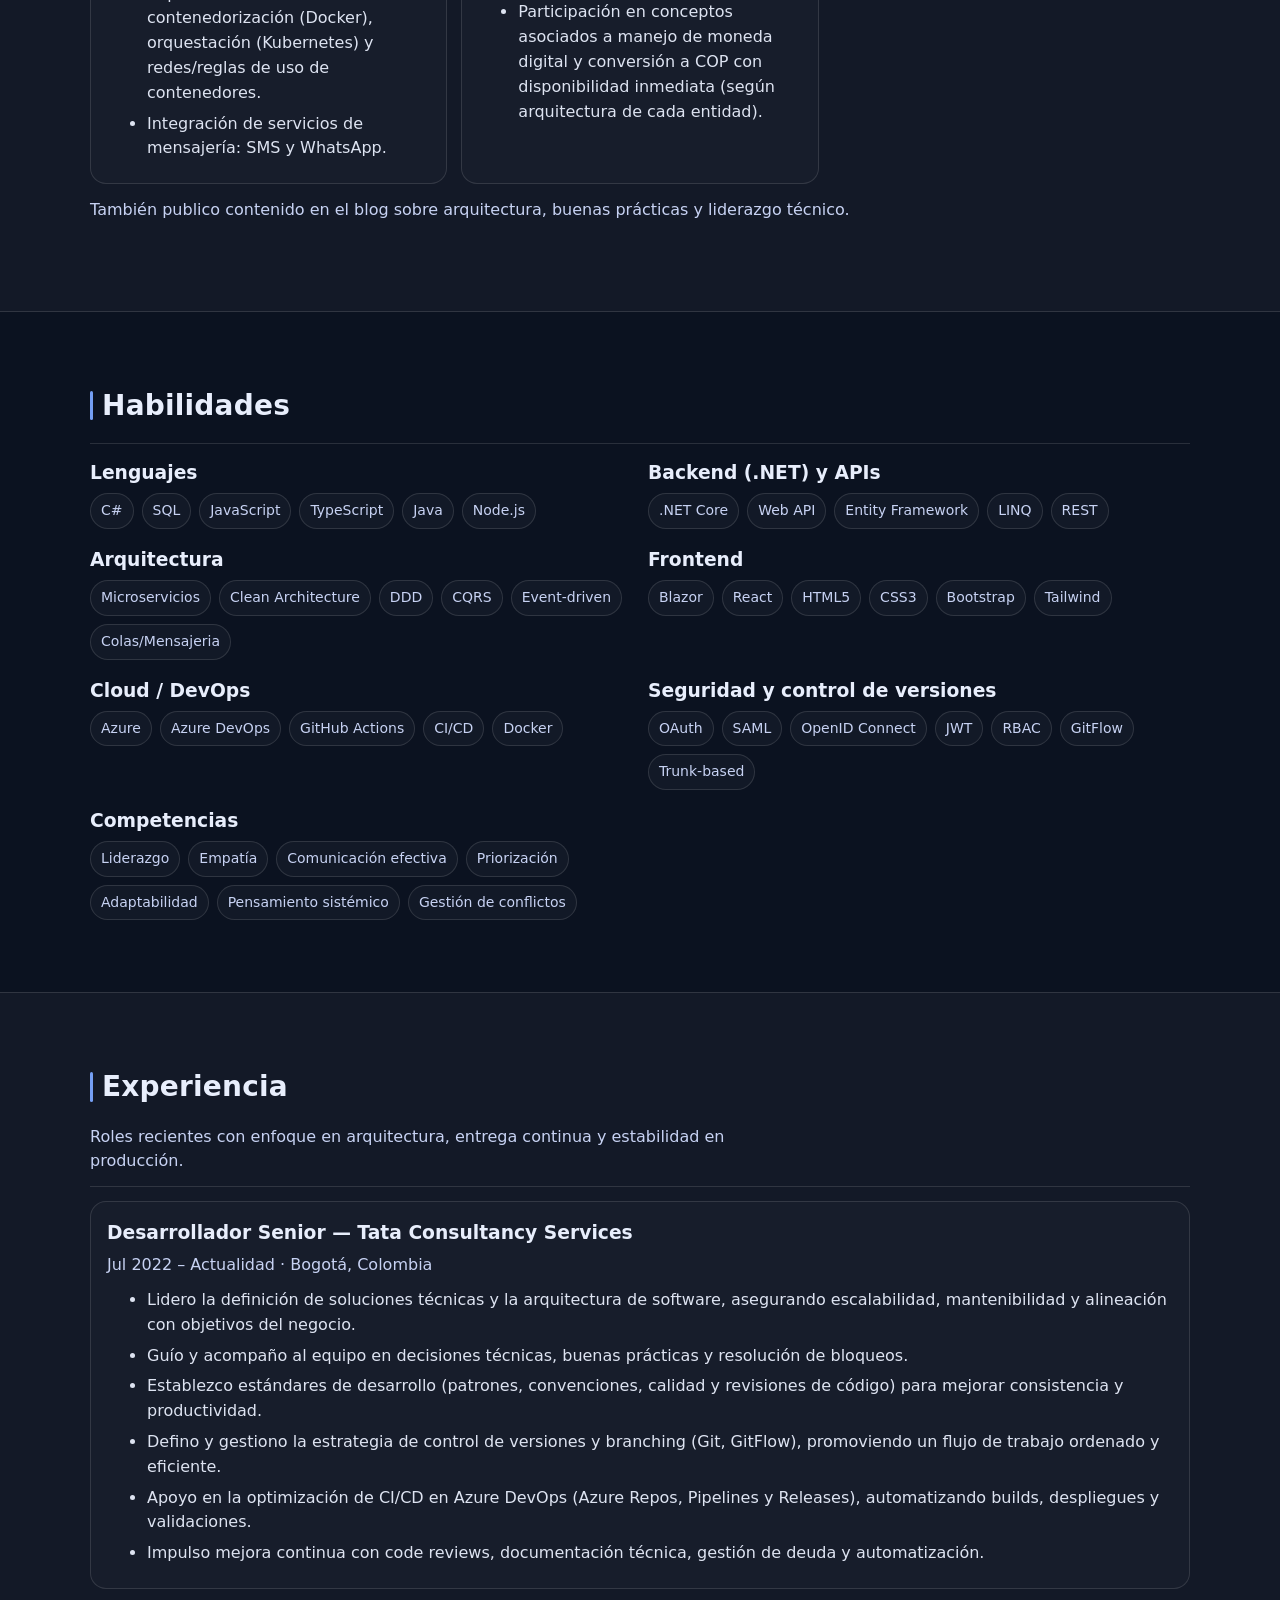
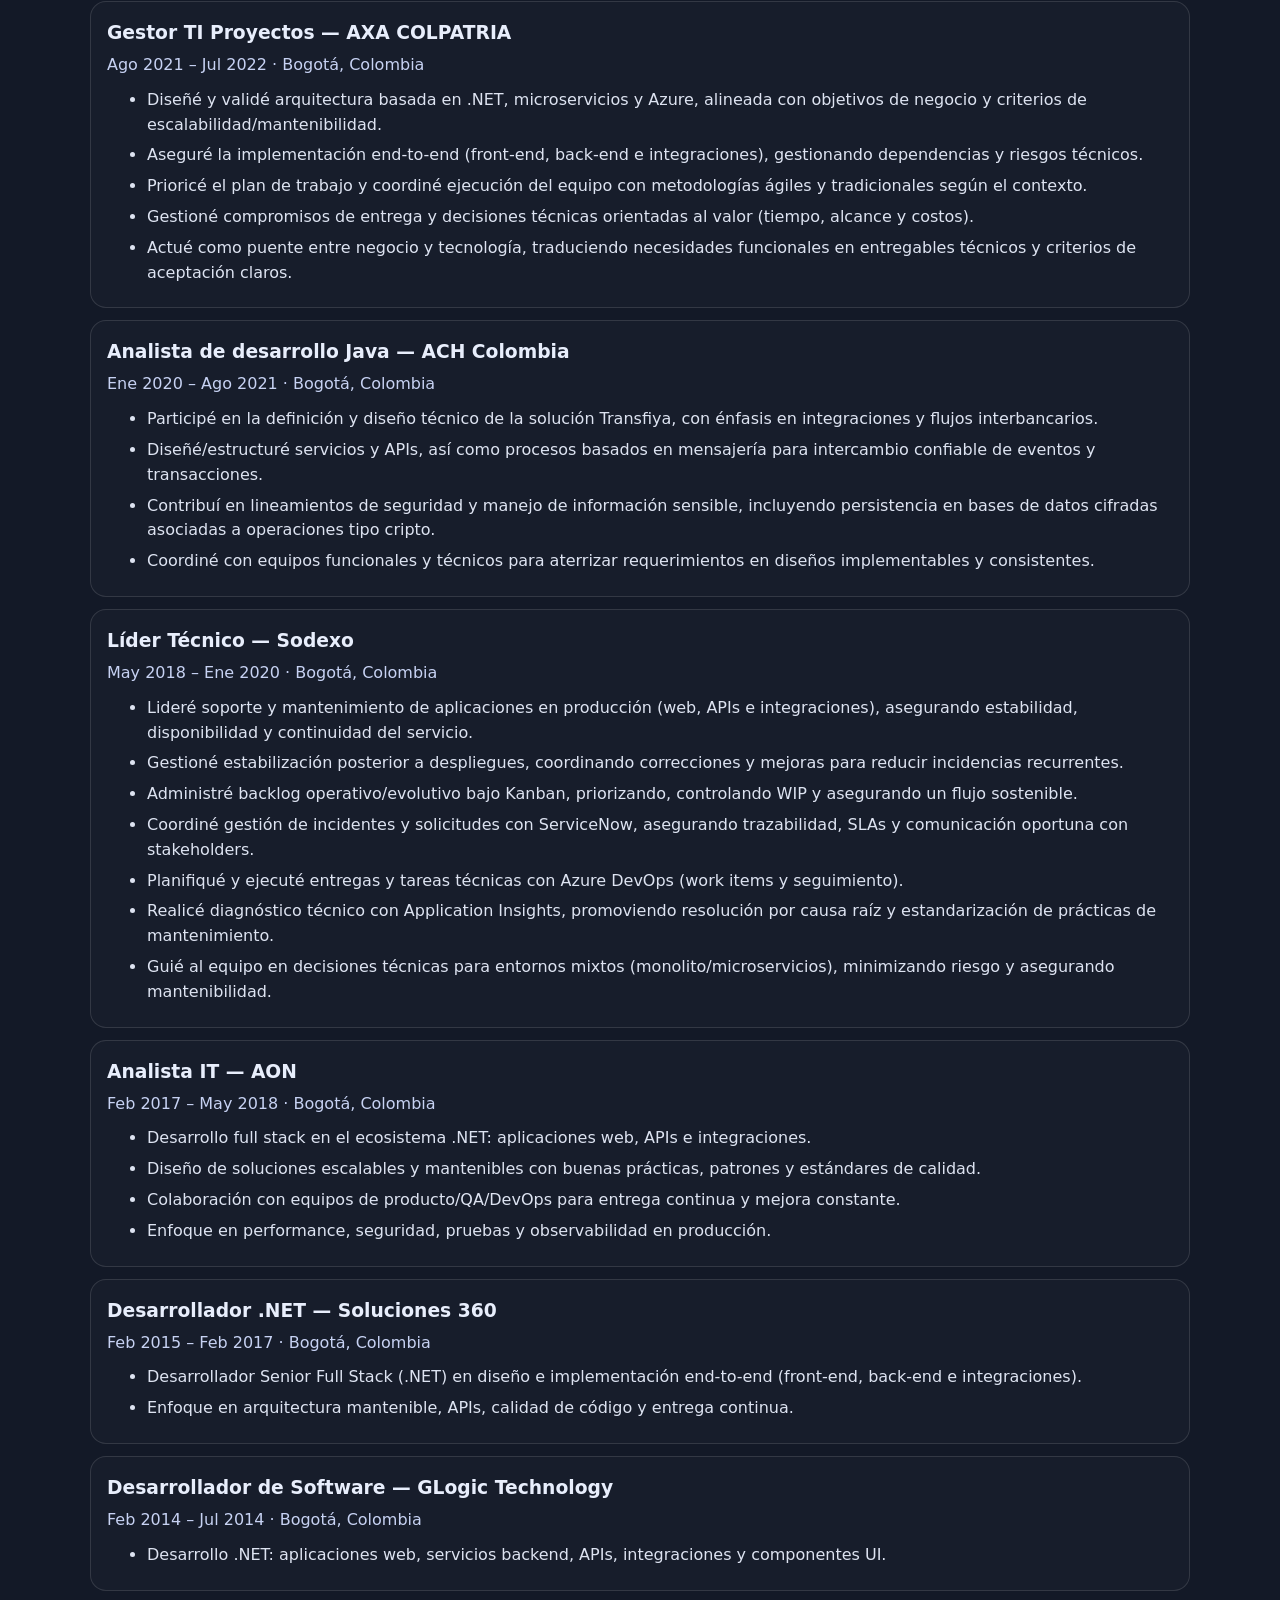
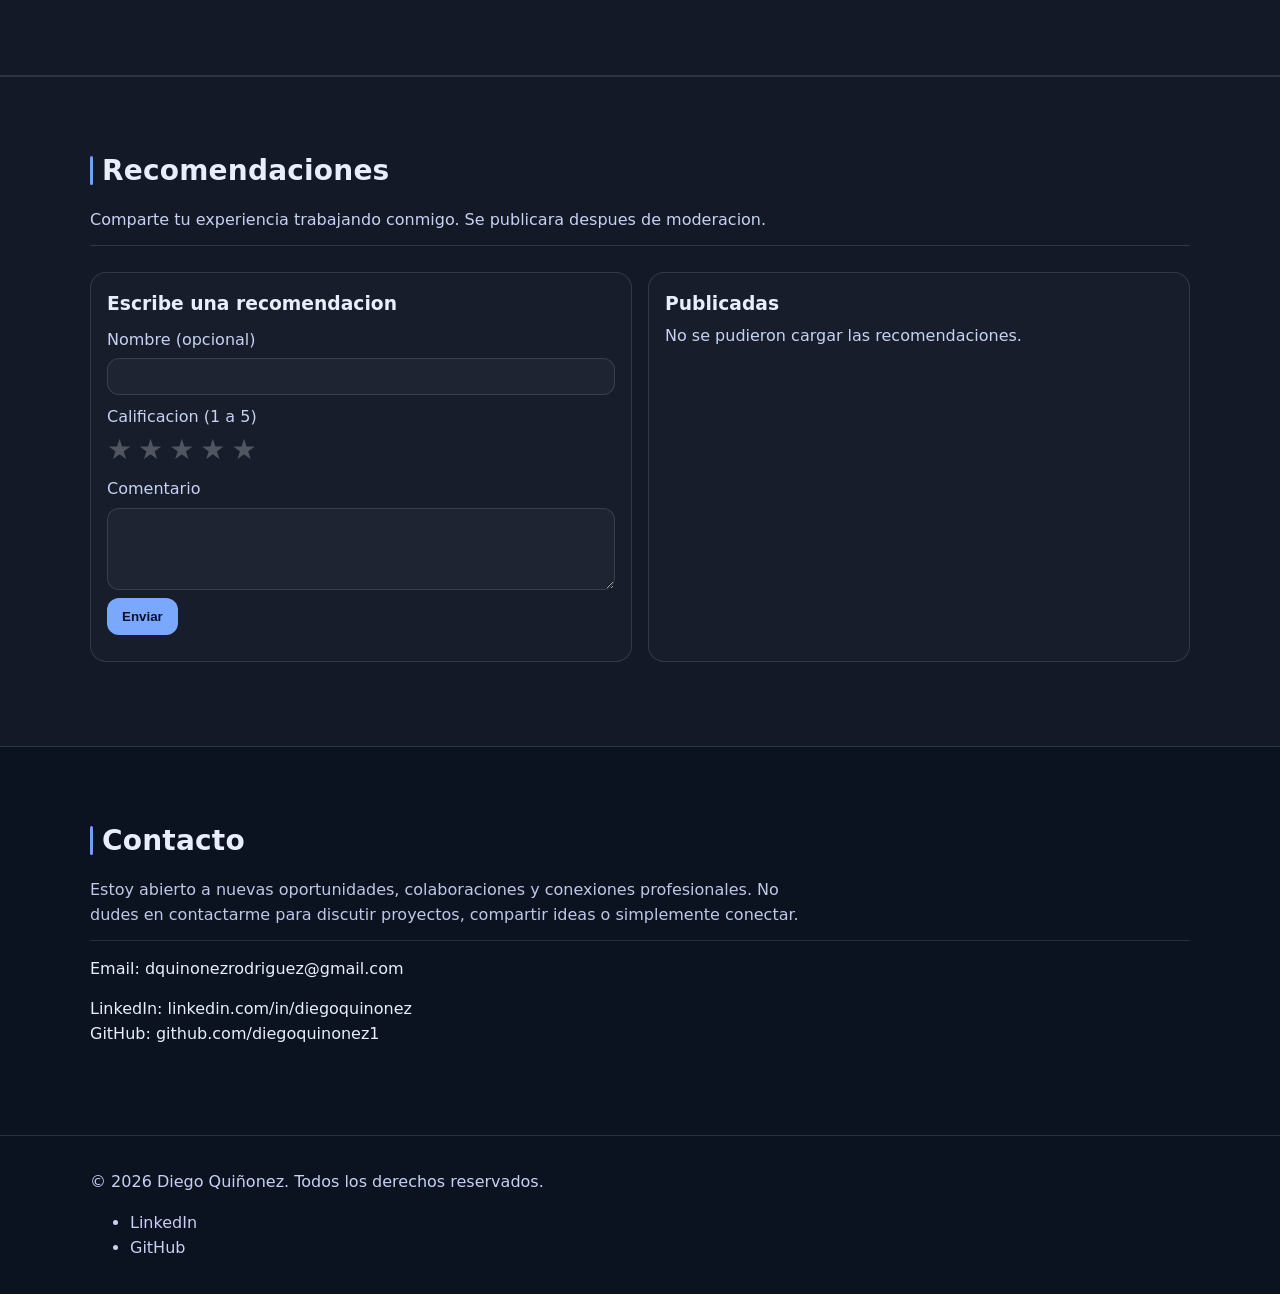
==== commit 7a6530b7: "print axactly error for testing" ====
--- a/index.html
+++ b/index.html
@@ -528,11 +528,12 @@
       </div>
     </section>
 
+    <script src="https://challenges.cloudflare.com/turnstile/v0/api.js" async defer></script>
     <section id="recommendations" class="section alt">
       <div class="container">
         <div class="section-head">
           <h2>Recomendaciones</h2>
-          <p>Deja una recomendacion. Se publica despues de moderacion.</p>
+          <p>Comparte tu experiencia trabajando conmigo. Se publicara despues de moderacion.</p>
           <div class="section-divider"></div>
         </div>
 
@@ -567,11 +568,13 @@
                 <textarea name="comment" rows="4" minlength="20" maxlength="800" required></textarea>
               </label>
 
+              <!-- Turnstile -->
+              <div class="turnstile-wrap">
+                <div class="cf-turnstile" data-sitekey="0x4AAAAAACsJqODgIuXzH6gH"></div>
+              </div>
+
               <button class="btn" type="submit">Enviar</button>
               <p id="rec-status" class="meta" aria-live="polite"></p>
-
-              <script src="https://challenges.cloudflare.com/turnstile/v0/api.js" async defer></script>
-              <div class="cf-turnstile" data-sitekey="0x4AAAAAACsJqODgIuXzH6gH"></div>
             </form>
           </div>
 
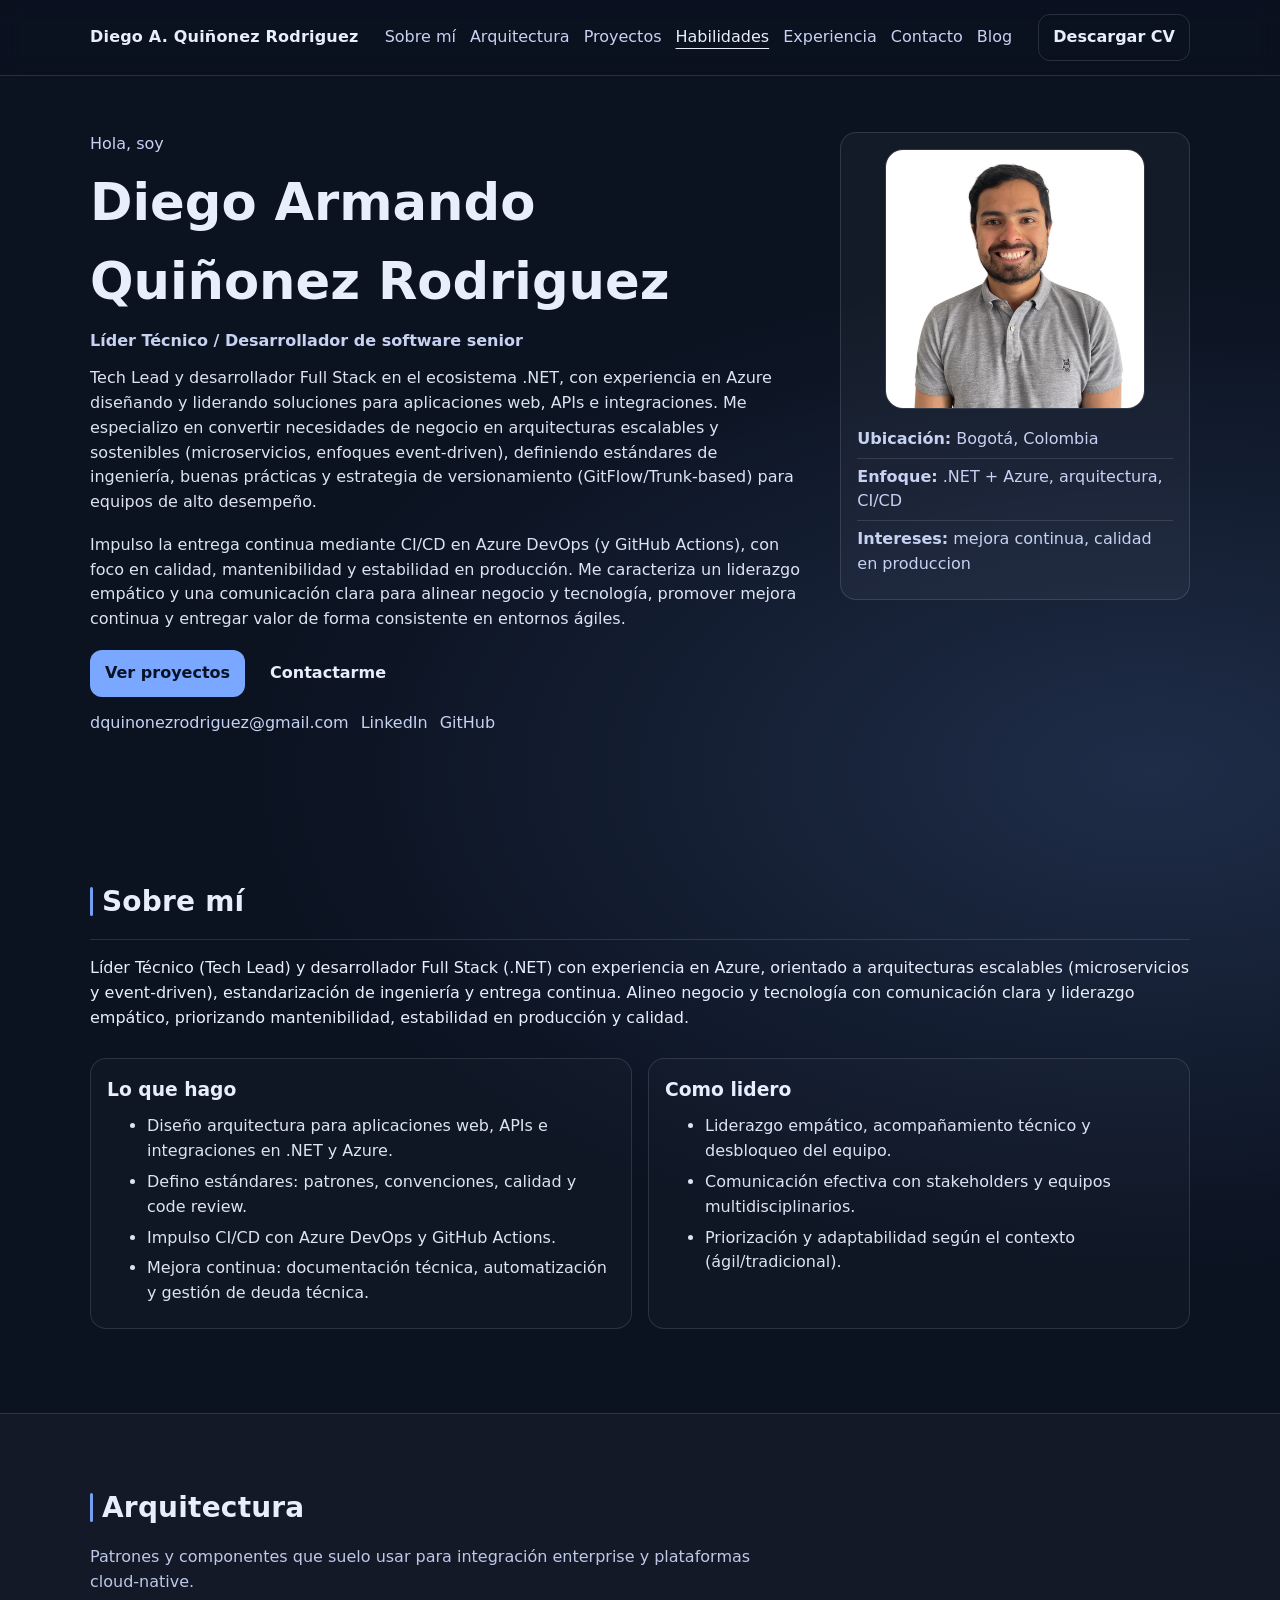
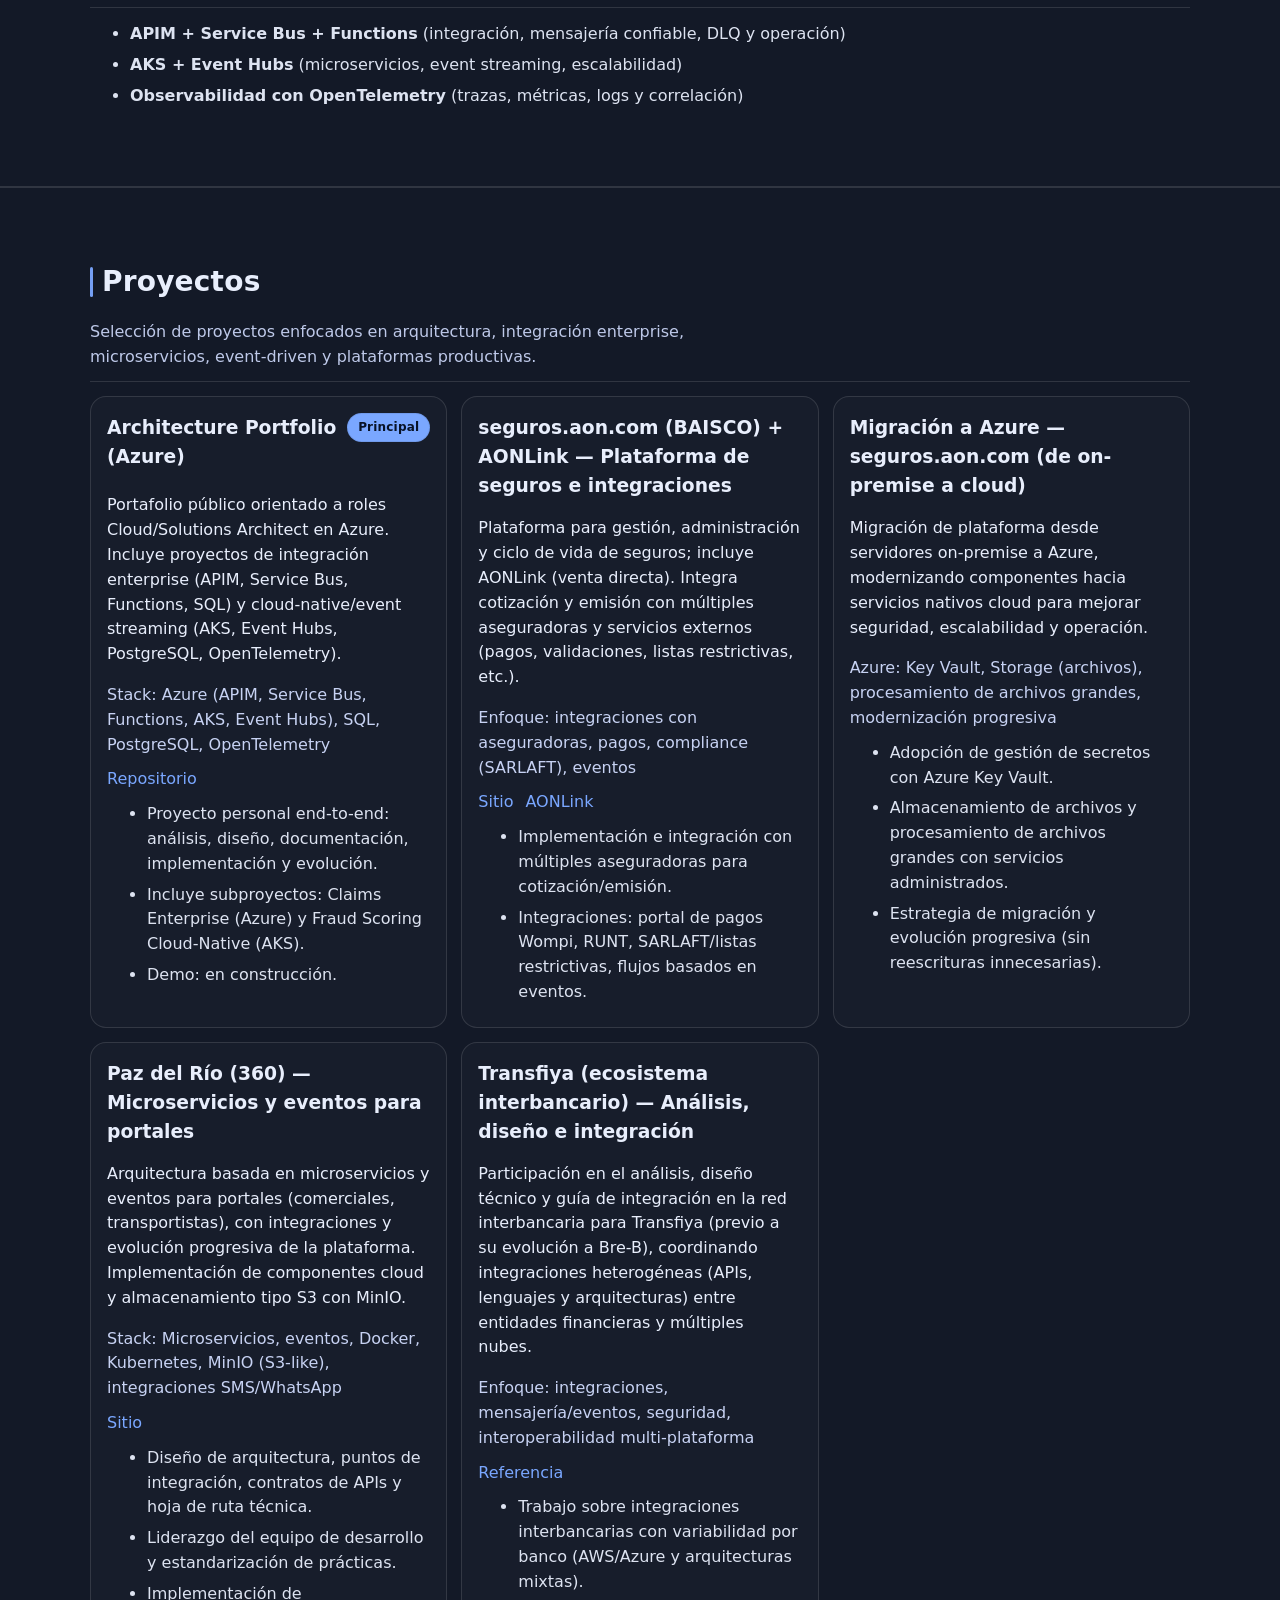
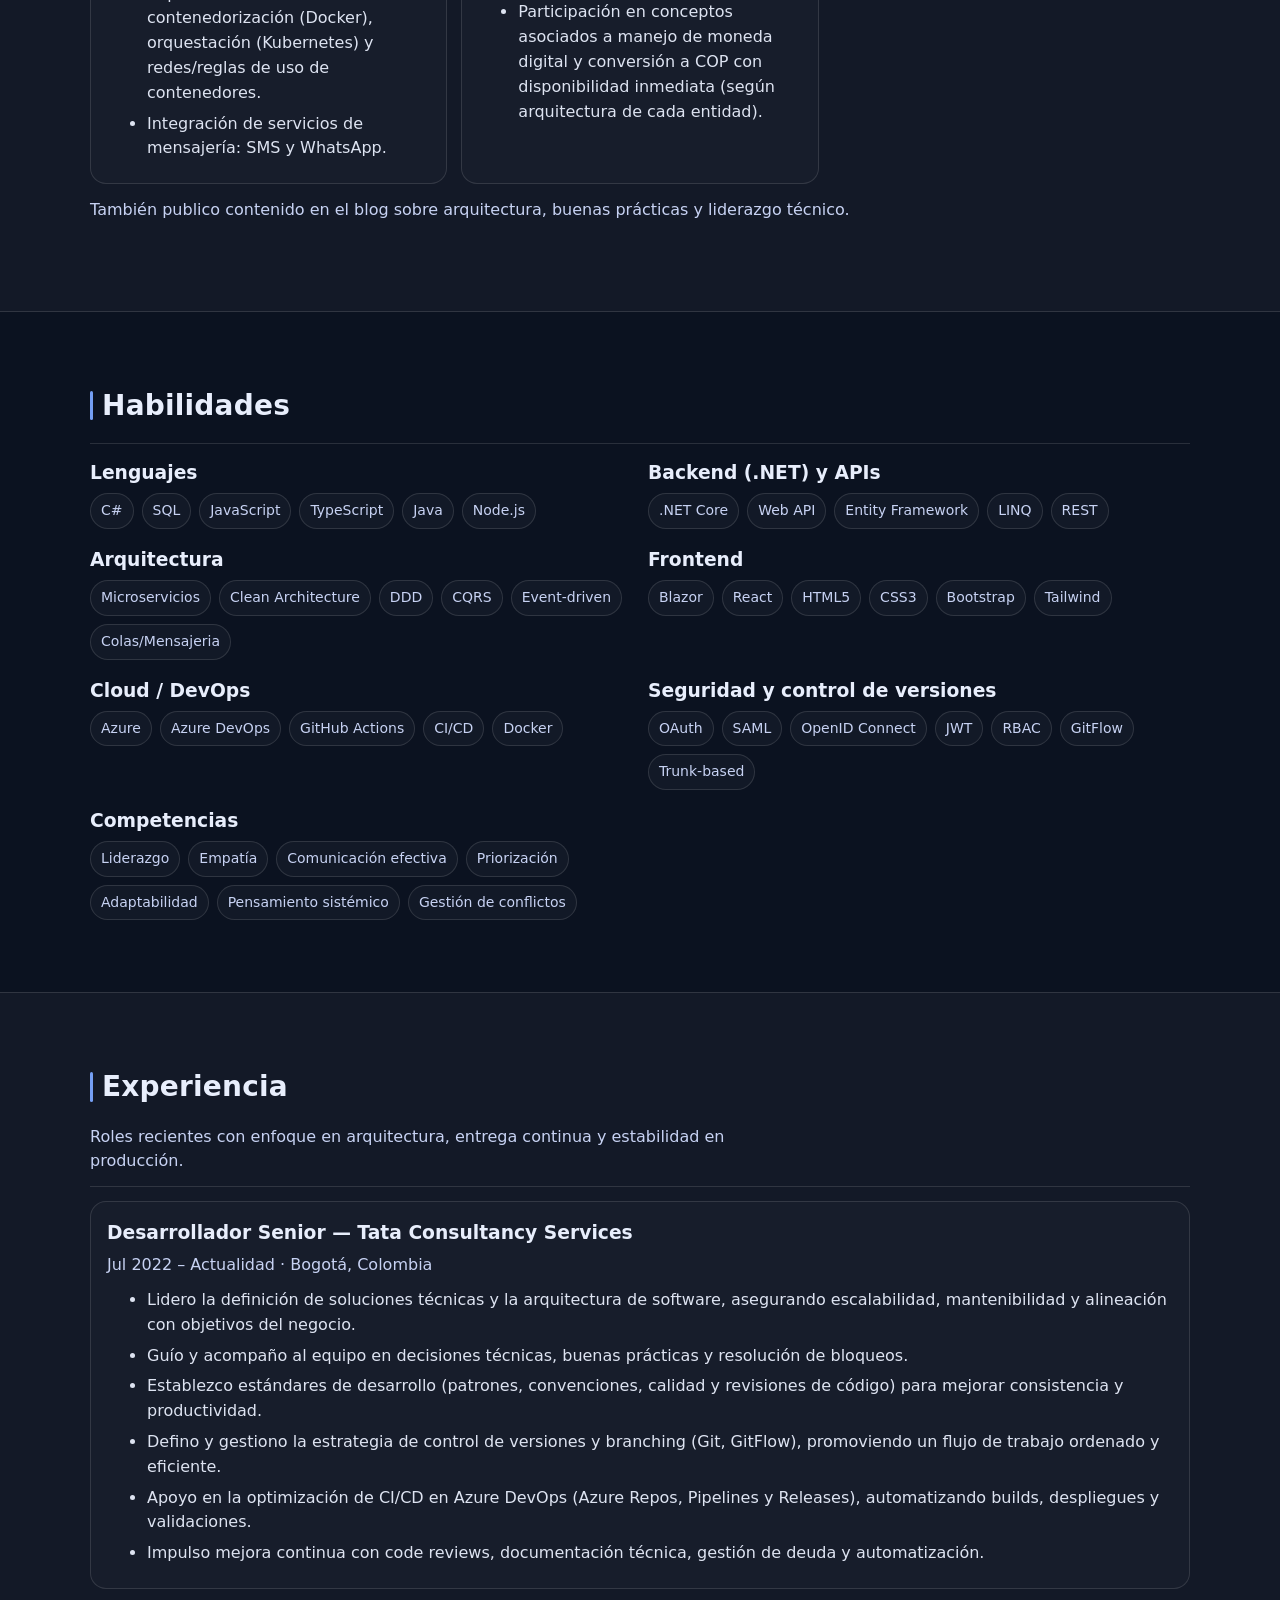
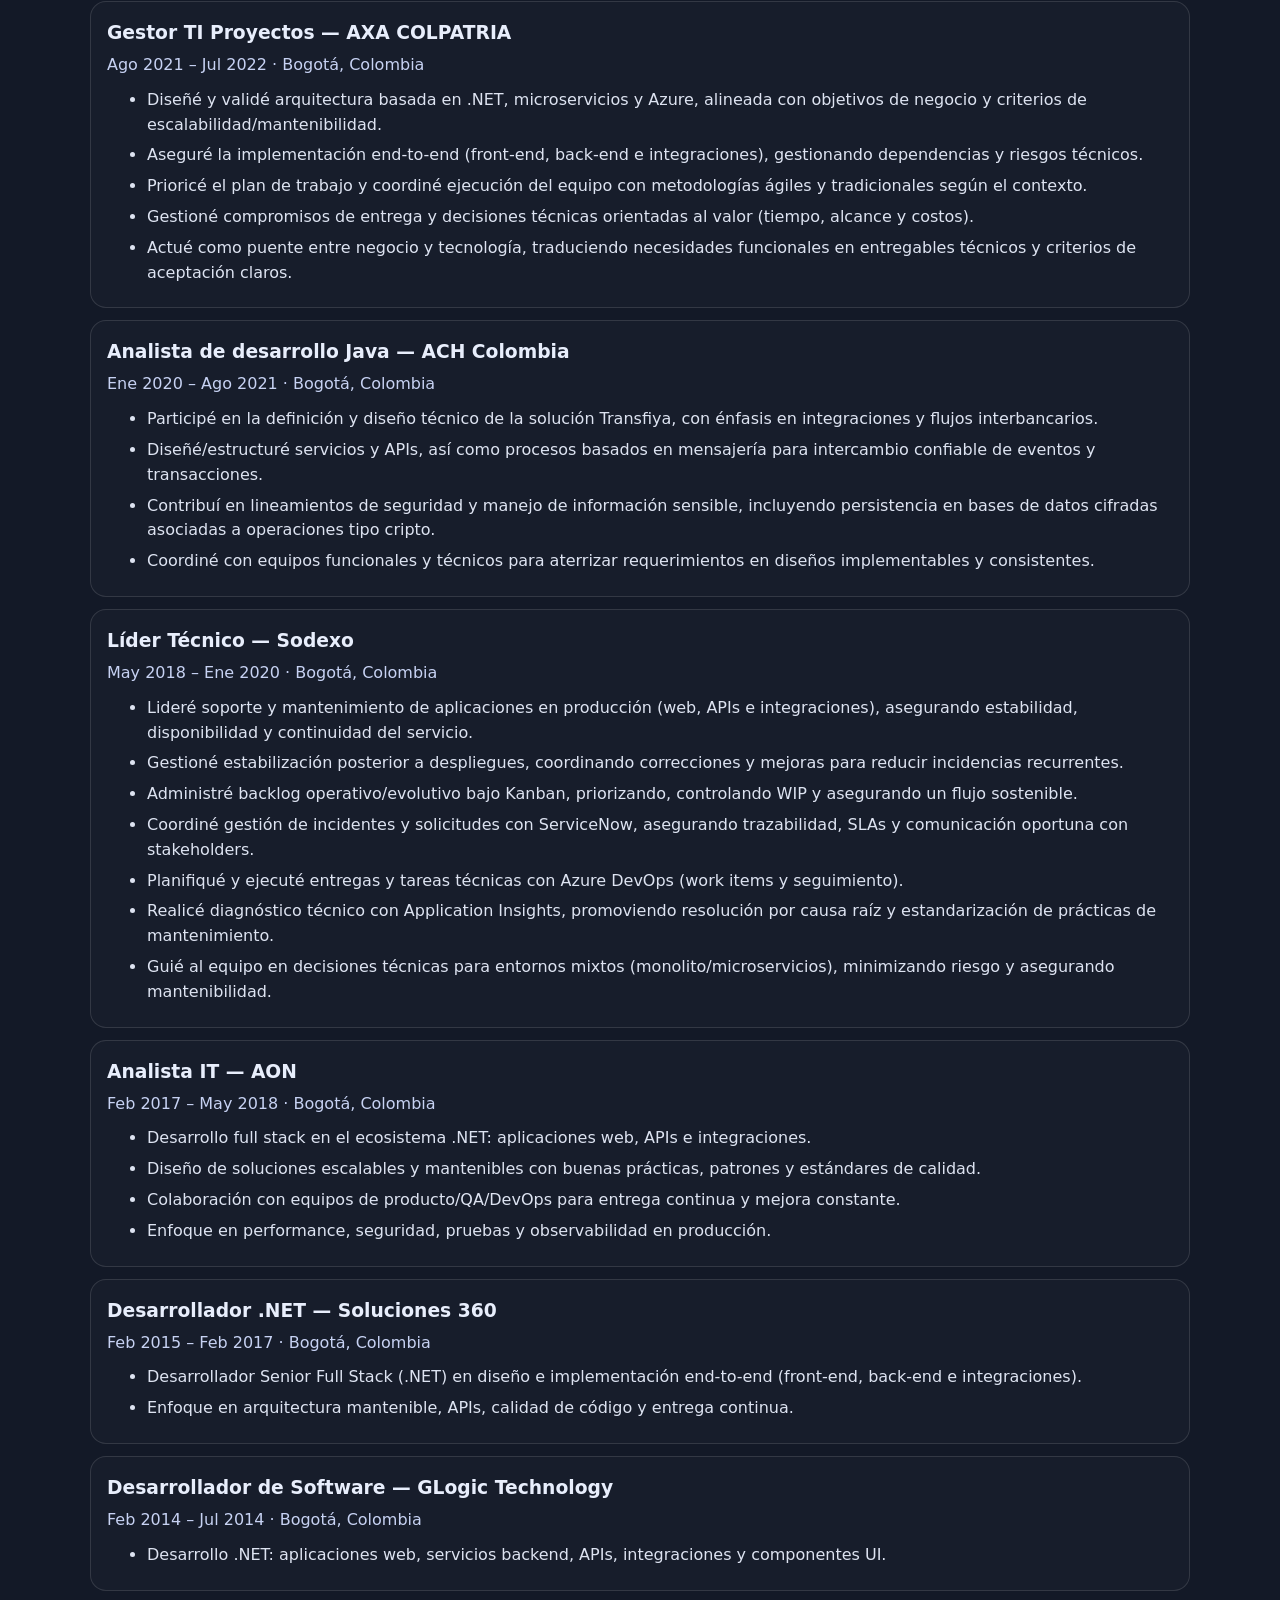
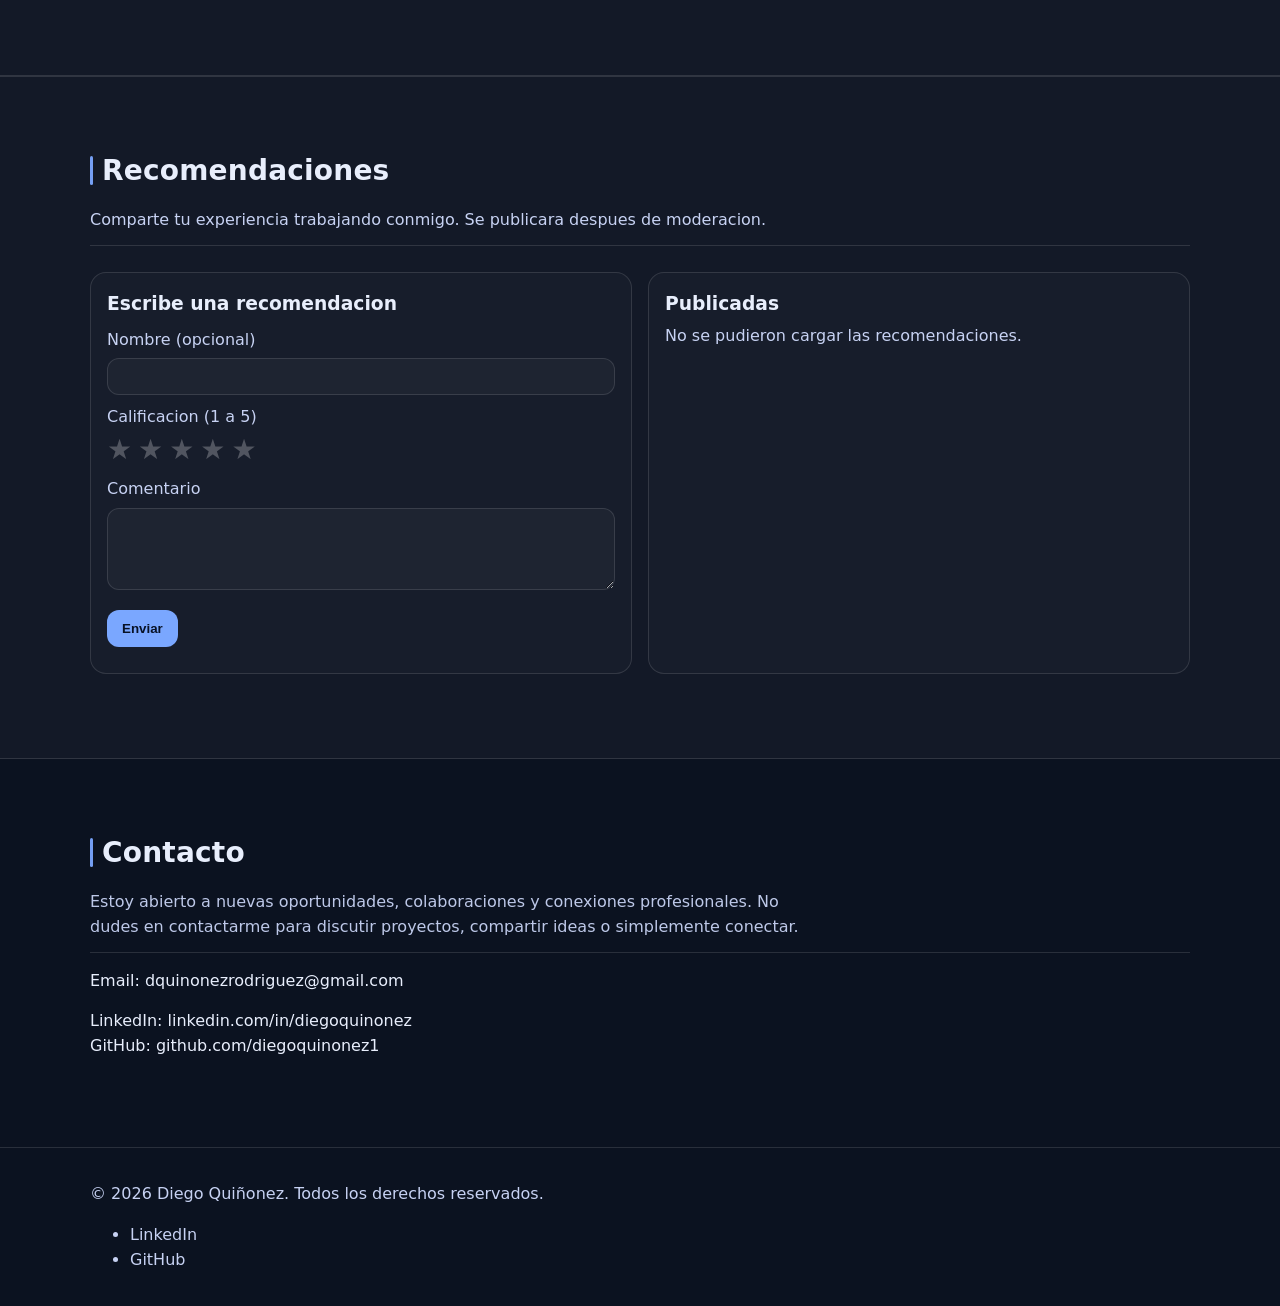
==== commit e53213bc: "update functions to add recommentadtios" ====
--- a/index.html
+++ b/index.html
@@ -11,7 +11,7 @@
   <meta name="robots" content="index, follow"> -->
   <title>Diego Qui&ntilde;onez | L&iacute;der T&eacute;cnico / Software Engineer</title>
   <link rel="stylesheet" href="assets/css/styles.css?v=20260313-1">
-  <link rel="stylesheet" href="assets/css/recommendations.css?v=20260317-1">
+  <link rel="stylesheet" href="assets/css/recommendations.css?v=20260317-2">
   <link rel="icon" href="assets/img/favicon.ico" type="image/x-icon">
 </head>
 
@@ -625,7 +625,7 @@
   </button>
 
   <script src="assets/js/main.js?v=20260313-1"></script>
-  <script src="assets/js/recommendations.js?v=20260317-1"></script>
+  <script src="assets/js/recommendations.js?v=20260317-2"></script>
 </body>
 
 </html>
--- a/assets/css/recommendations.css
+++ b/assets/css/recommendations.css
@@ -1,13 +1,5 @@
+/* ===== Recomendaciones ===== */
 .form-label{ display:block; margin: 10px 0 6px; color: var(--muted); }
-input, textarea{
-  width:100%;
-  padding: 10px 12px;
-  border-radius: 12px;
-  border: 1px solid var(--border);
-  background: rgba(255,255,255,.03);
-  color: var(--text);
-}
-textarea{ resize: vertical; }
 
 .hp-field{
   position: absolute;
@@ -16,6 +8,19 @@
   height: 1px;
   overflow: hidden;
 }
+
+.turnstile-wrap{ margin: 12px 0 10px; }
+
+#recommendations input,
+#recommendations textarea{
+  width:100%;
+  padding: 10px 12px;
+  border-radius: 12px;
+  border: 1px solid var(--border);
+  background: rgba(255,255,255,.03);
+  color: var(--text);
+}
+#recommendations textarea{ resize: vertical; }
 
 .stars{
   display: inline-flex;
@@ -45,5 +50,5 @@
 }
 .rec-top{ display:flex; justify-content: space-between; gap: 10px; align-items: baseline; }
 .rec-name{ font-weight: 700; }
-.rec-rating{ color: #ffd36a; letter-spacing: 1px; }
+.rec-rating{ color: #ffd36a; letter-spacing: 1px; white-space: nowrap; }
 .rec-comment{ margin: 8px 0 0; color: var(--text); opacity: .95; }
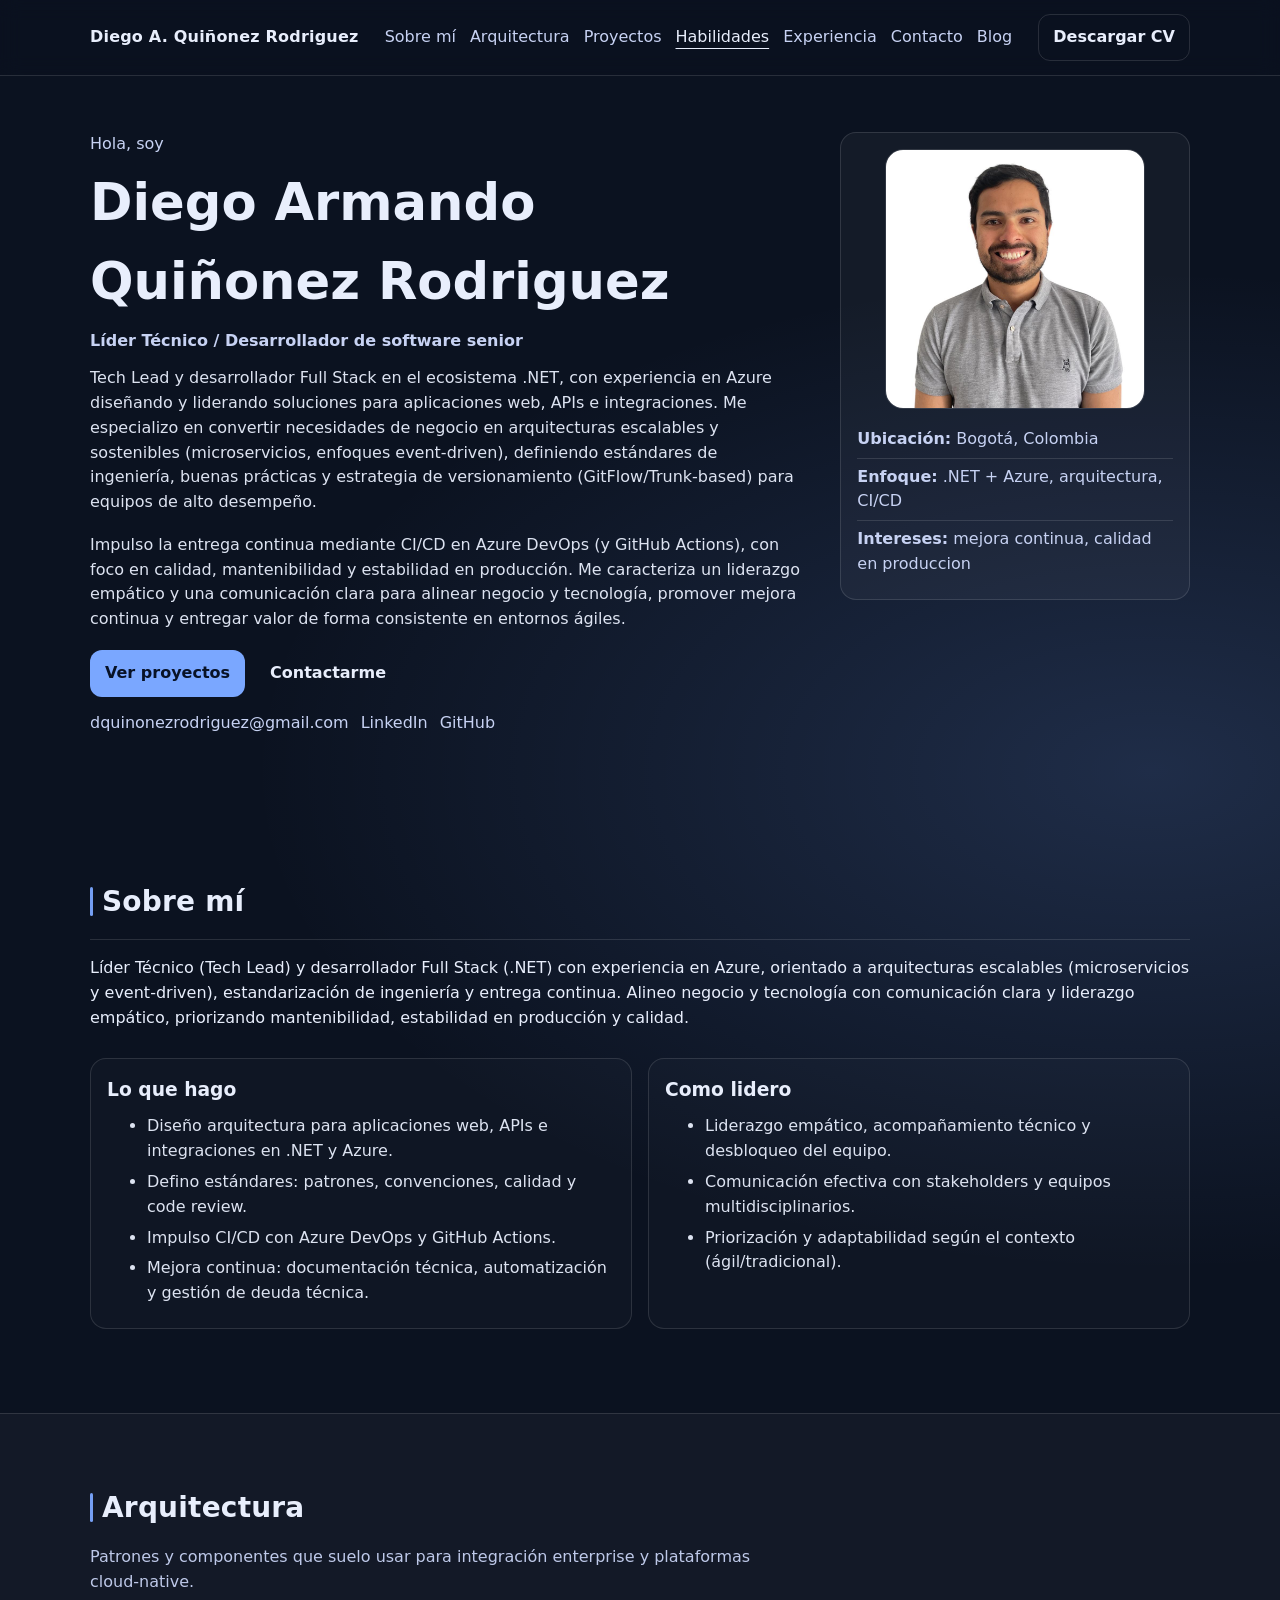
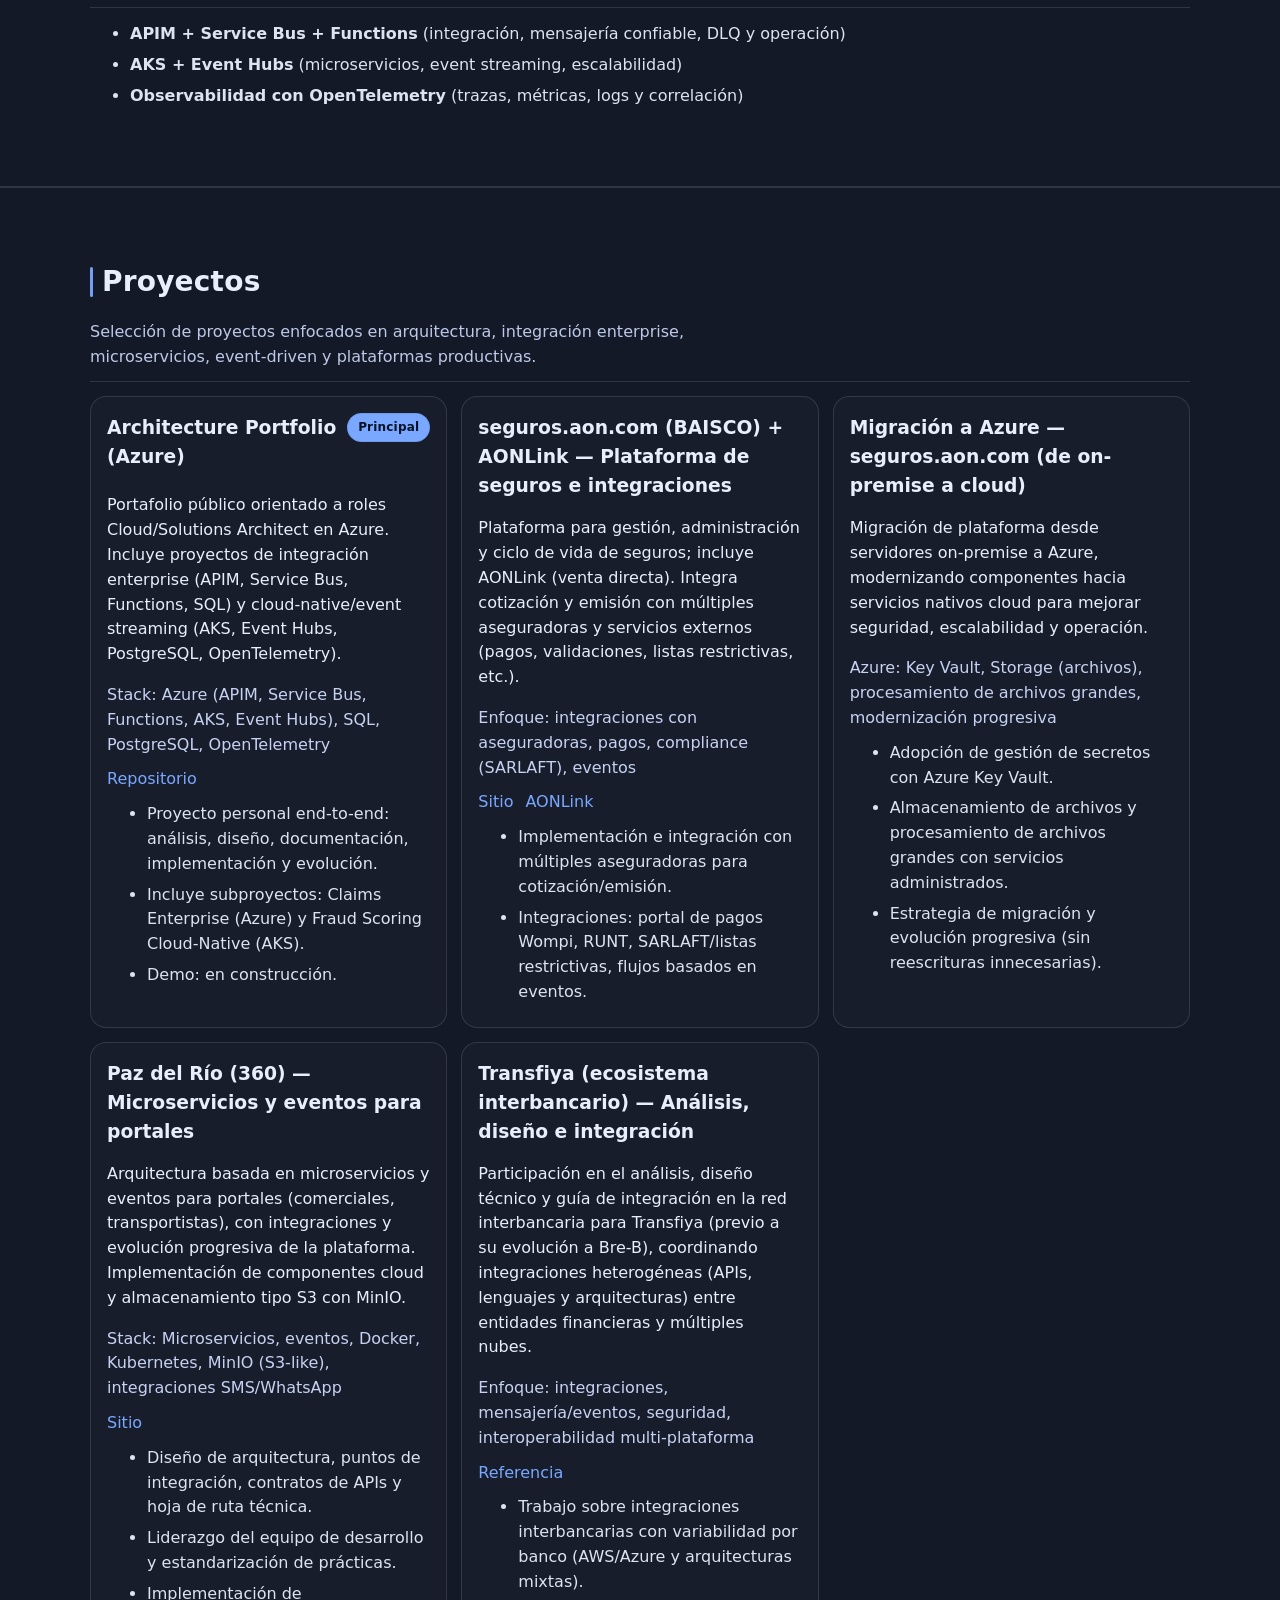
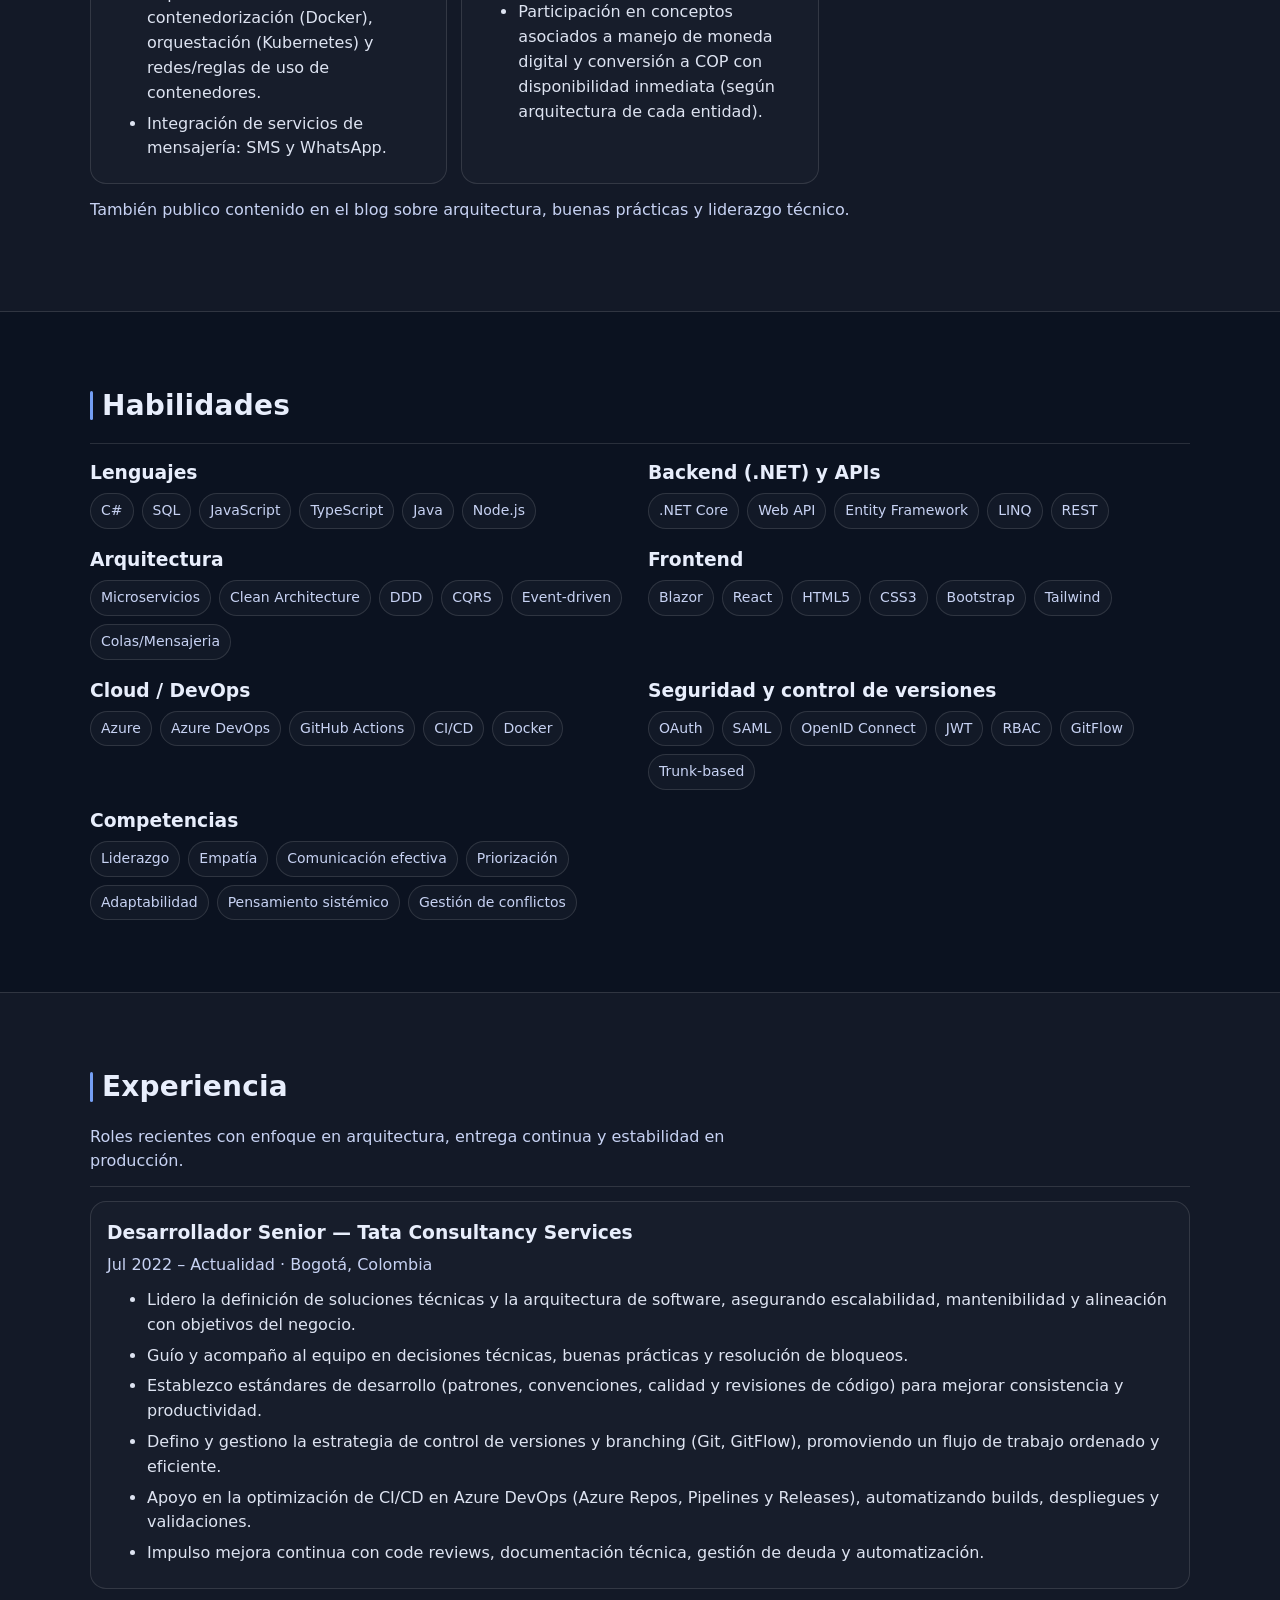
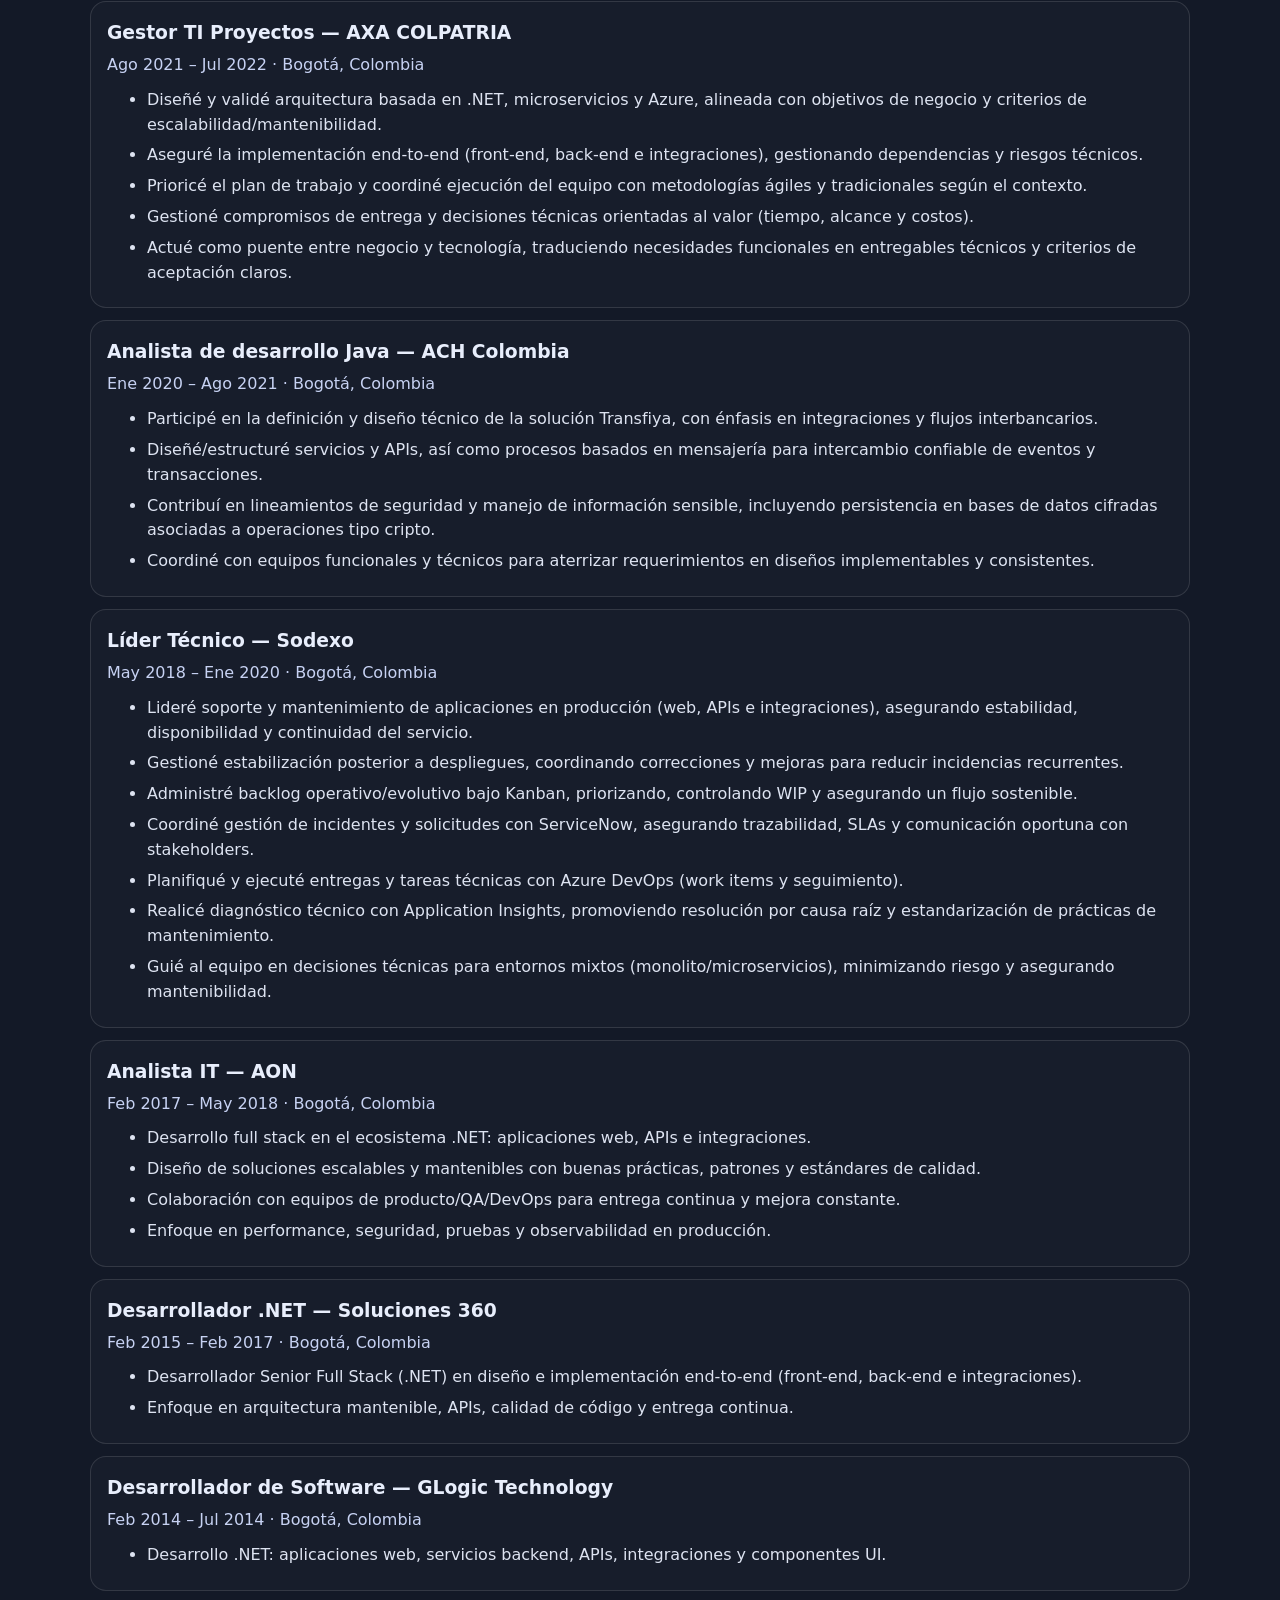
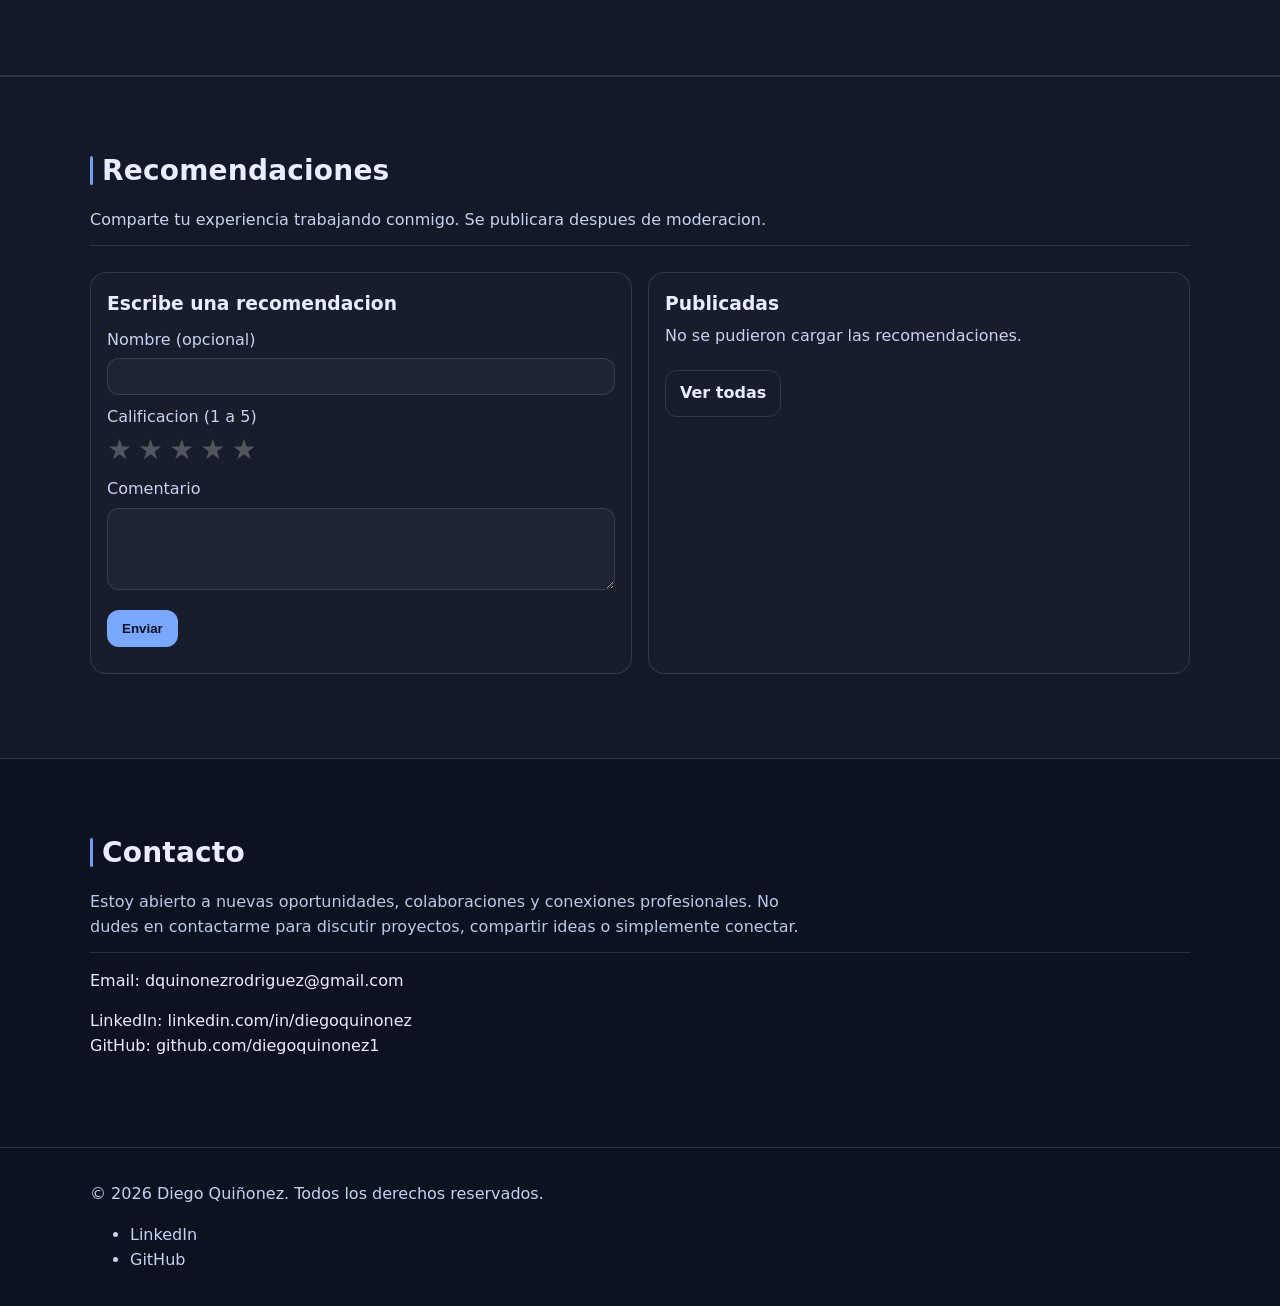
==== commit fd41bdda: "add page recommendations and search and metrics  functions" ====
--- a/index.html
+++ b/index.html
@@ -1,5 +1,5 @@
 <!DOCTYPE html>
-<html lang="en">
+<html lang="es">
 
 <head>
   <meta charset="UTF-8">
@@ -13,6 +13,8 @@
   <link rel="stylesheet" href="assets/css/styles.css?v=20260313-1">
   <link rel="stylesheet" href="assets/css/recommendations.css?v=20260317-2">
   <link rel="icon" href="assets/img/favicon.ico" type="image/x-icon">
+
+  <script src="https://challenges.cloudflare.com/turnstile/v0/api.js" async defer></script>
 </head>
 
 <body>
@@ -528,64 +530,65 @@
       </div>
     </section>
 
-    <script src="https://challenges.cloudflare.com/turnstile/v0/api.js" async defer></script>
     <section id="recommendations" class="section alt">
-      <div class="container">
-        <div class="section-head">
-          <h2>Recomendaciones</h2>
-          <p>Comparte tu experiencia trabajando conmigo. Se publicara despues de moderacion.</p>
-          <div class="section-divider"></div>
-        </div>
-
-        <div class="grid-2">
-          <div class="item">
-            <h3>Escribe una recomendacion</h3>
-
-            <form id="rec-form">
-              <!-- Honeypot anti-bots (no lo llenes) -->
-              <div class="hp-field" aria-hidden="true">
-                <label>Website <input type="text" name="website" autocomplete="off" tabindex="-1" /></label>
-              </div>
-
-              <label>
-                <span class="form-label">Nombre (opcional)</span>
-                <input name="name" type="text" maxlength="60" />
-              </label>
-
-              <label>
-                <span class="form-label">Calificacion (1 a 5)</span>
-                <div class="stars" role="radiogroup" aria-label="Calificacion de 1 a 5">
-                  <input id="star5" type="radio" name="rating" value="5" required><label for="star5">★</label>
-                  <input id="star4" type="radio" name="rating" value="4"><label for="star4">★</label>
-                  <input id="star3" type="radio" name="rating" value="3"><label for="star3">★</label>
-                  <input id="star2" type="radio" name="rating" value="2"><label for="star2">★</label>
-                  <input id="star1" type="radio" name="rating" value="1"><label for="star1">★</label>
-                </div>
-              </label>
-
-              <label>
-                <span class="form-label">Comentario</span>
-                <textarea name="comment" rows="4" minlength="20" maxlength="800" required></textarea>
-              </label>
-
-              <!-- Turnstile -->
-              <div class="turnstile-wrap">
-                <div class="cf-turnstile" data-sitekey="0x4AAAAAACsJqODgIuXzH6gH"></div>
-              </div>
-
-              <button class="btn" type="submit">Enviar</button>
-              <p id="rec-status" class="meta" aria-live="polite"></p>
-            </form>
-          </div>
-
-          <div class="item">
-            <h3>Publicadas</h3>
-            <div id="rec-summary" class="meta">Cargando...</div>
-            <div id="rec-list" class="rec-list"></div>
-          </div>
-        </div>
-      </div>
-    </section>
+  <div class="container">
+    <div class="section-head">
+      <h2>Recomendaciones</h2>
+      <p>Comparte tu experiencia trabajando conmigo. Se publicara despues de moderacion.</p>
+      <div class="section-divider"></div>
+    </div>
+
+    <div class="grid-2">
+      <div class="item">
+        <h3>Escribe una recomendacion</h3>
+
+        <form id="rec-form">
+          <div class="hp-field" aria-hidden="true">
+            <label>Website <input type="text" name="website" autocomplete="off" tabindex="-1" /></label>
+          </div>
+
+          <label>
+            <span class="form-label">Nombre (opcional)</span>
+            <input name="name" type="text" maxlength="60" />
+          </label>
+
+          <label>
+            <span class="form-label">Calificacion (1 a 5)</span>
+            <div class="stars" role="radiogroup" aria-label="Calificacion de 1 a 5">
+              <input id="star5" type="radio" name="rating" value="5" required><label for="star5">★</label>
+              <input id="star4" type="radio" name="rating" value="4"><label for="star4">★</label>
+              <input id="star3" type="radio" name="rating" value="3"><label for="star3">★</label>
+              <input id="star2" type="radio" name="rating" value="2"><label for="star2">★</label>
+              <input id="star1" type="radio" name="rating" value="1"><label for="star1">★</label>
+            </div>
+          </label>
+
+          <label>
+            <span class="form-label">Comentario</span>
+            <textarea name="comment" rows="4" minlength="20" maxlength="800" required></textarea>
+          </label>
+
+          <div class="turnstile-wrap">
+            <div class="cf-turnstile" data-sitekey="0x4AAAAAACsJqODgIuXzH6gH"></div>
+          </div>
+
+          <button class="btn" type="submit">Enviar</button>
+          <p id="rec-status" class="meta" aria-live="polite"></p>
+        </form>
+      </div>
+
+      <div class="item">
+        <h3>Publicadas</h3>
+        <div id="rec-summary" class="meta">Cargando...</div>
+        <div id="rec-list" class="rec-list"></div>
+
+        <div class="rec-actions">
+          <a class="btn btn-outline" href="/recommendations/">Ver todas</a>
+        </div>
+      </div>
+    </div>
+  </div>
+</section>
 
     <section id="contact" class="section">
       <div class="container">
@@ -621,7 +624,7 @@
   </footer>
 
   <button class="back-to-top" type="button" aria-label="Volver arriba" hidden>
-    ↑
+    &uarr;
   </button>
 
   <script src="assets/js/main.js?v=20260313-1"></script>
--- a/assets/css/recommendations.css
+++ b/assets/css/recommendations.css
@@ -51,4 +51,85 @@
 .rec-top{ display:flex; justify-content: space-between; gap: 10px; align-items: baseline; }
 .rec-name{ font-weight: 700; }
 .rec-rating{ color: #ffd36a; letter-spacing: 1px; white-space: nowrap; }
-.rec-comment{ margin: 8px 0 0; color: var(--text); opacity: .95; }+.rec-comment{ margin: 8px 0 0; color: var(--text); opacity: .95; }
+
+.rec-actions{
+  margin-top: 12px;
+}
+
+/* ===== Search bar pro (pagina /recommendations/) ===== */
+.rec-search__control{
+  display: grid;
+  grid-template-columns: 36px 1fr auto;
+  align-items: center;
+  gap: 10px;
+
+  border: 1px solid var(--border);
+  border-radius: 14px;
+  background: rgba(255,255,255,.03);
+  padding: 8px 10px;
+}
+
+.rec-search__icon{
+  width: 36px;
+  height: 36px;
+  display: inline-flex;
+  align-items: center;
+  justify-content: center;
+
+  border-radius: 12px;
+  background: rgba(255,255,255,.03);
+  border: 1px solid rgba(255,255,255,.08);
+  color: var(--muted);
+  font-size: 18px;
+}
+
+#rec-q{
+  width: 100%;
+  border: 0;
+  outline: 0;
+  background: transparent;
+  color: var(--text);
+  padding: 8px 6px;
+  font-size: 15px;
+}
+
+#rec-q::placeholder{
+  color: rgba(199,210,243,.7);
+}
+
+.rec-search__clear{
+  padding: 9px 12px;
+  border-radius: 12px;
+  border: 1px solid rgba(255,255,255,.12);
+  background: rgba(255,255,255,.02);
+  color: var(--text);
+  cursor: pointer;
+  font-weight: 650;
+
+  opacity: 0;
+  pointer-events: none;
+  transform: translateY(-1px);
+  transition: opacity .15s ease, transform .15s ease;
+}
+
+.rec-search__control.has-value .rec-search__clear{
+  opacity: 1;
+  pointer-events: auto;
+  transform: translateY(0);
+}
+
+.rec-search__clear:hover{
+  background: rgba(255,255,255,.06);
+}
+
+.rec-search__hint{
+  margin-top: 8px;
+  margin-bottom: 0;
+}
+
+/* Focus visual: cuando el input esta activo, resalta el contenedor */
+.rec-search__control:focus-within{
+  border-color: rgba(122,167,255,.55);
+  box-shadow: 0 0 0 4px rgba(122,167,255,.18);
+}
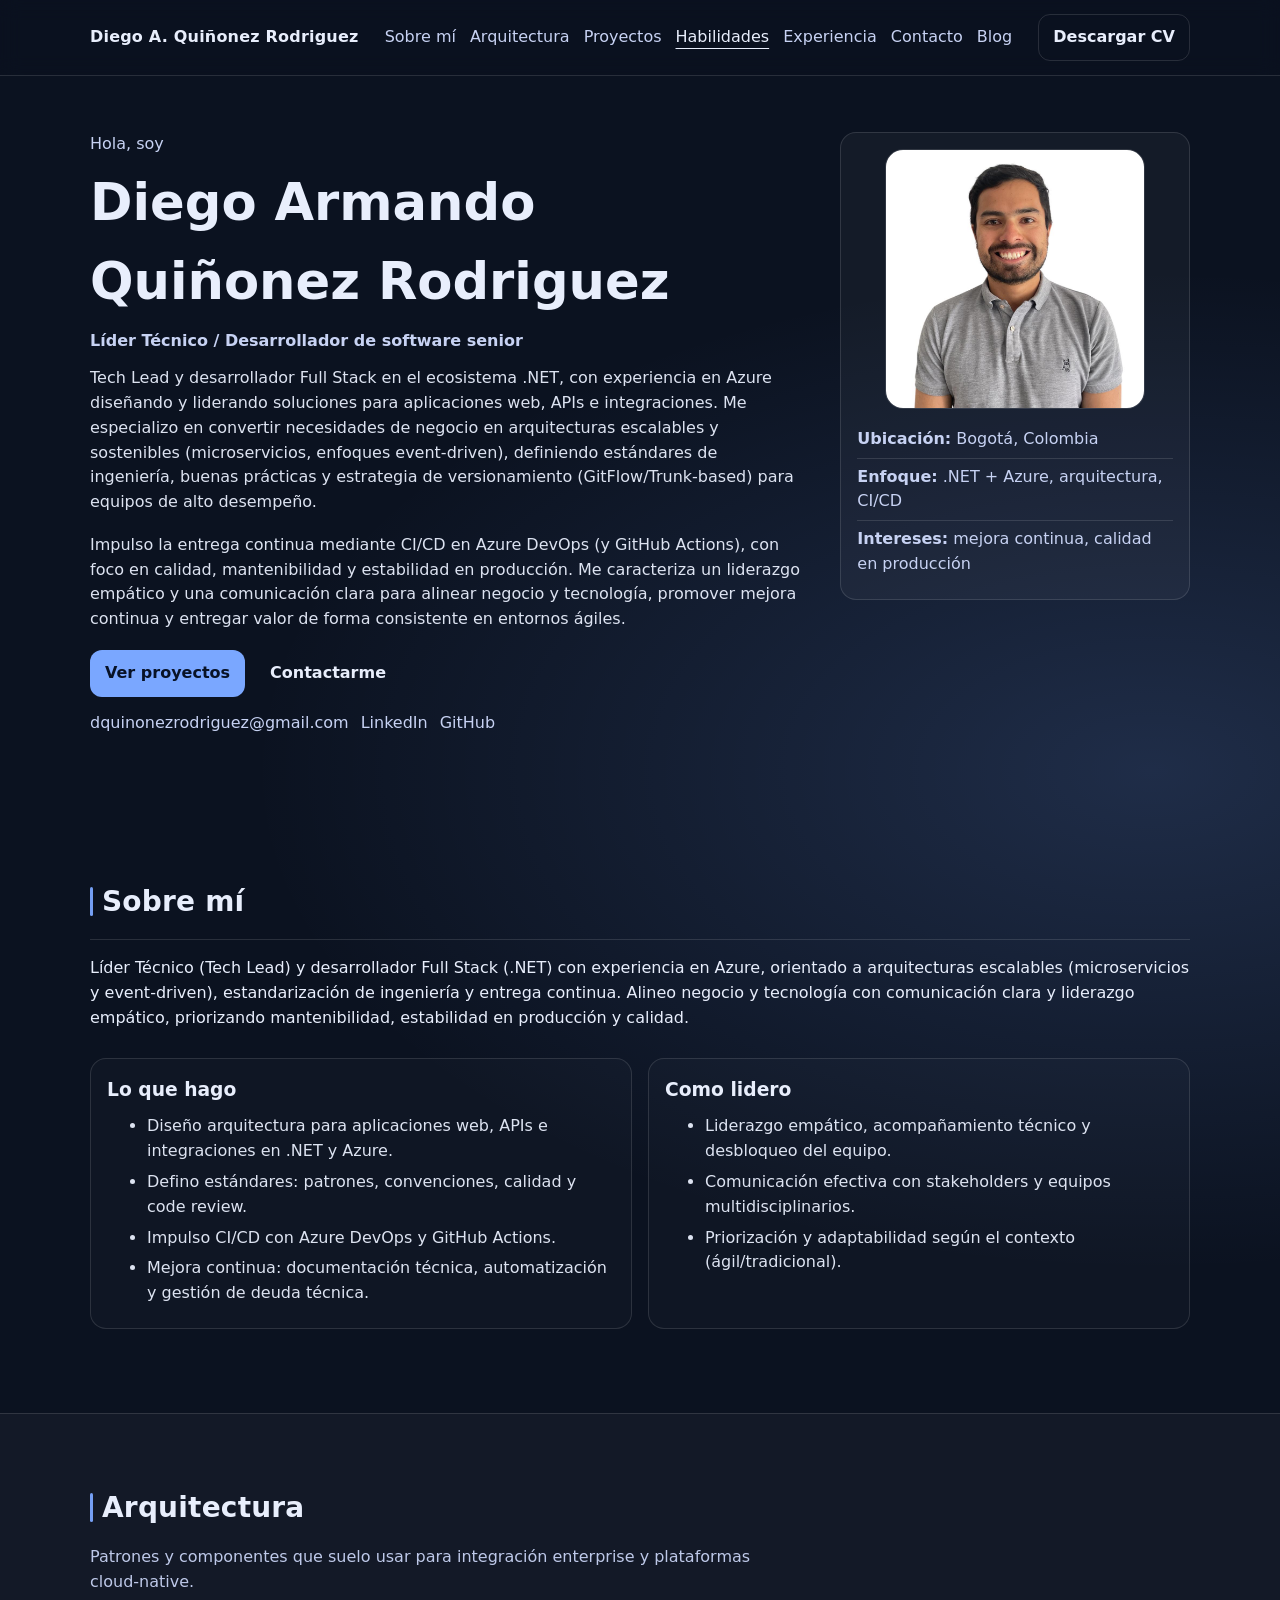
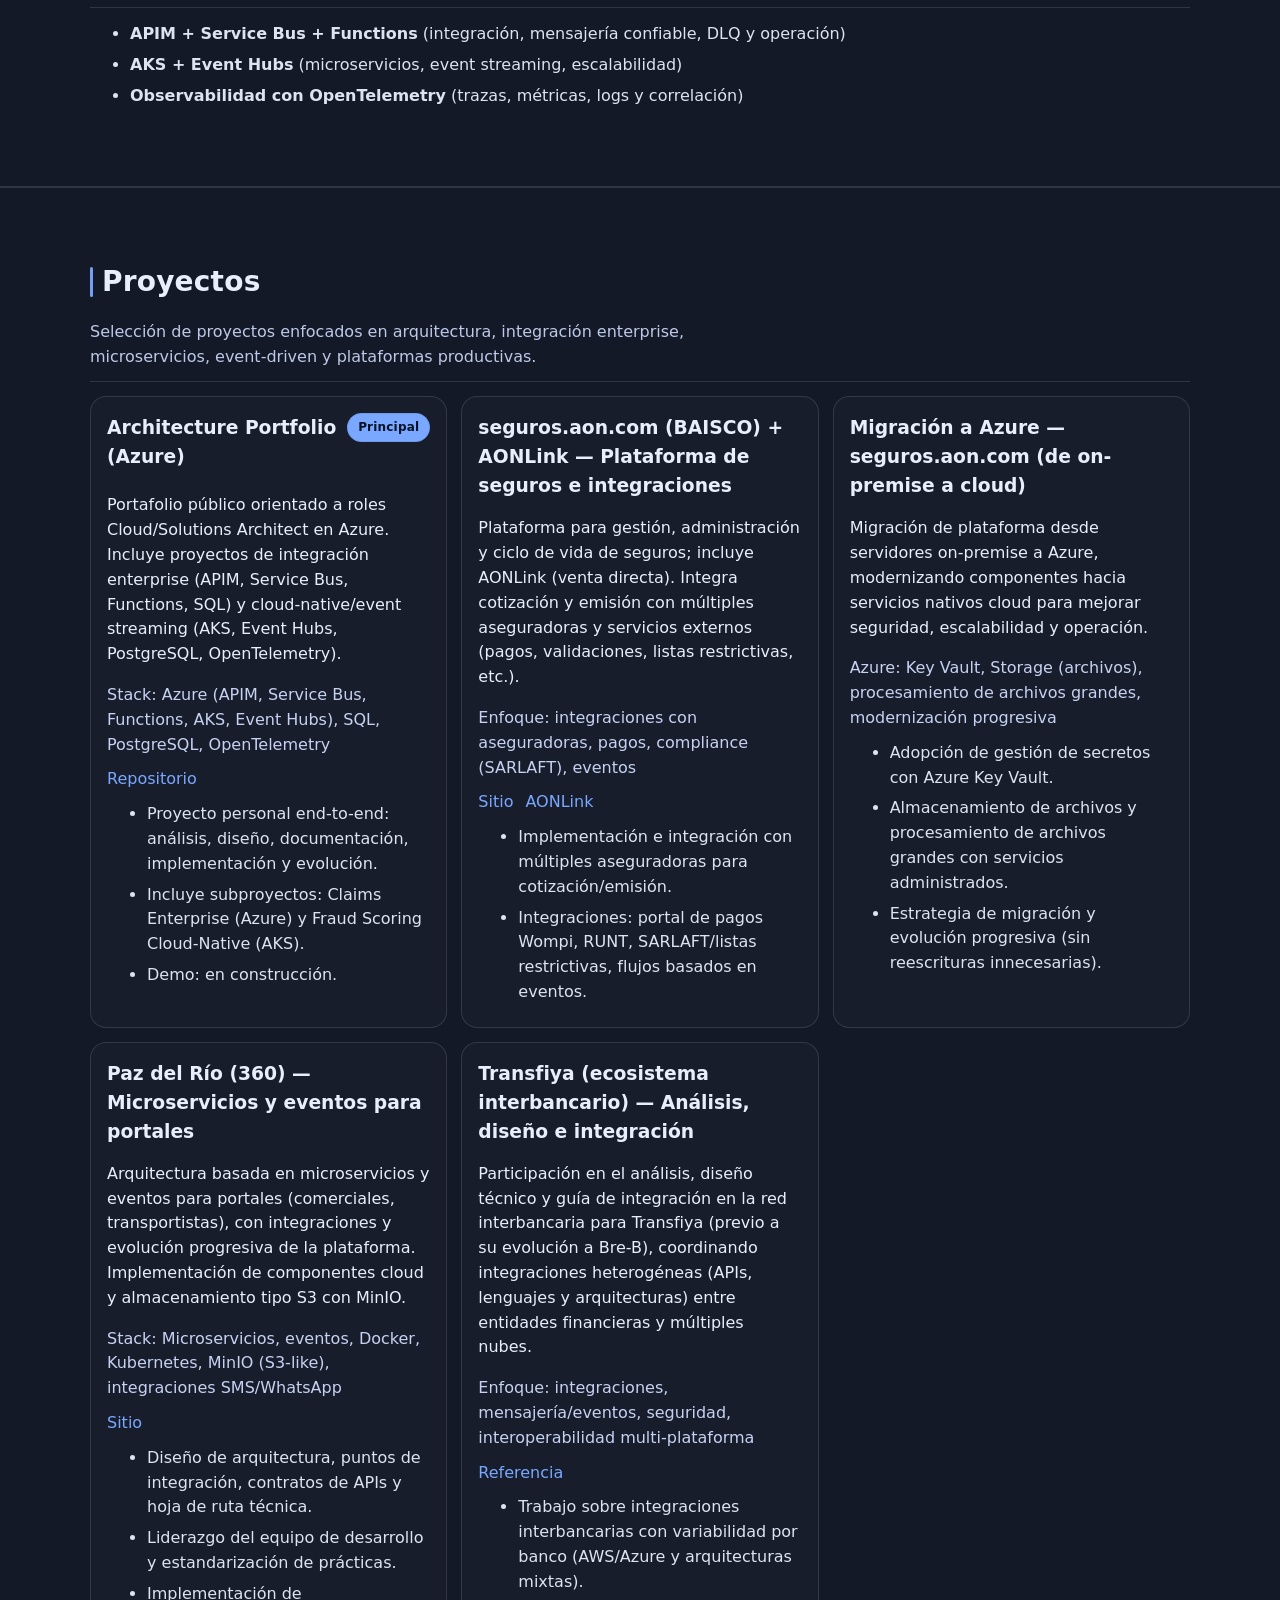
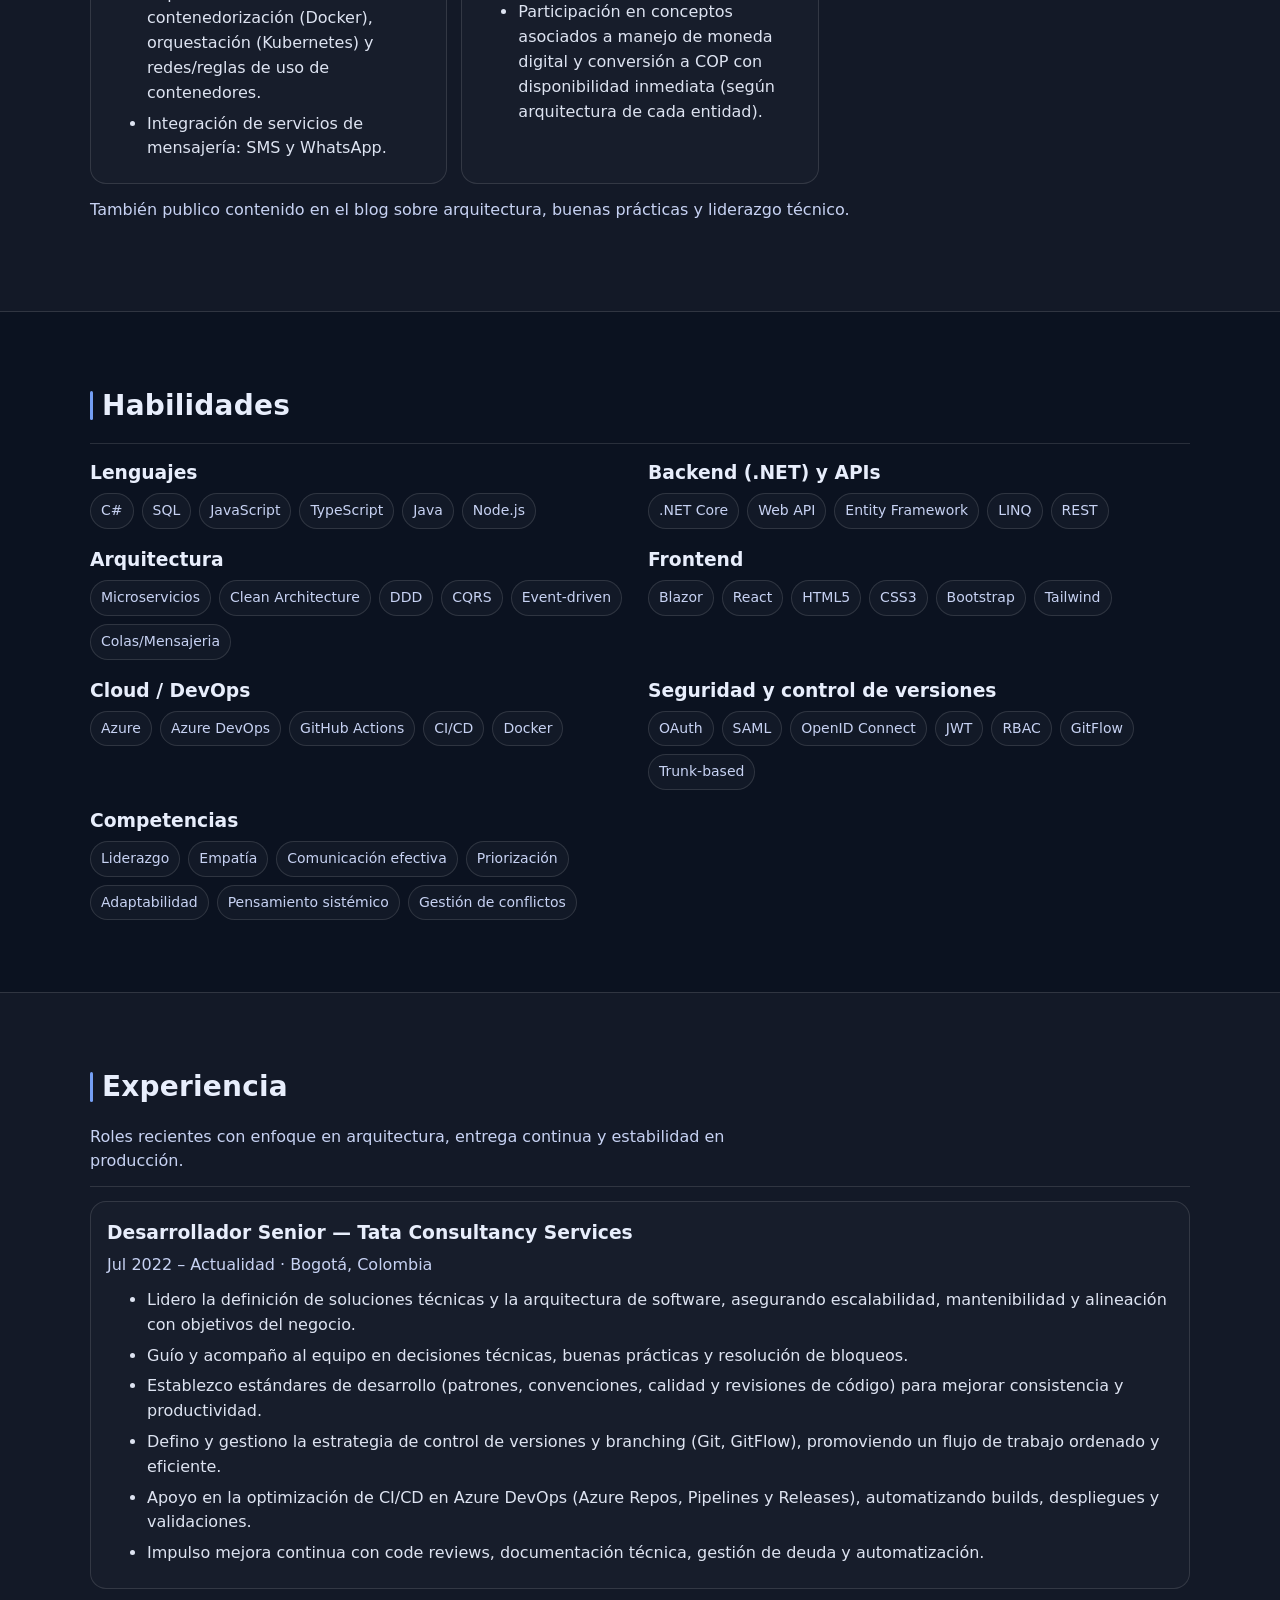
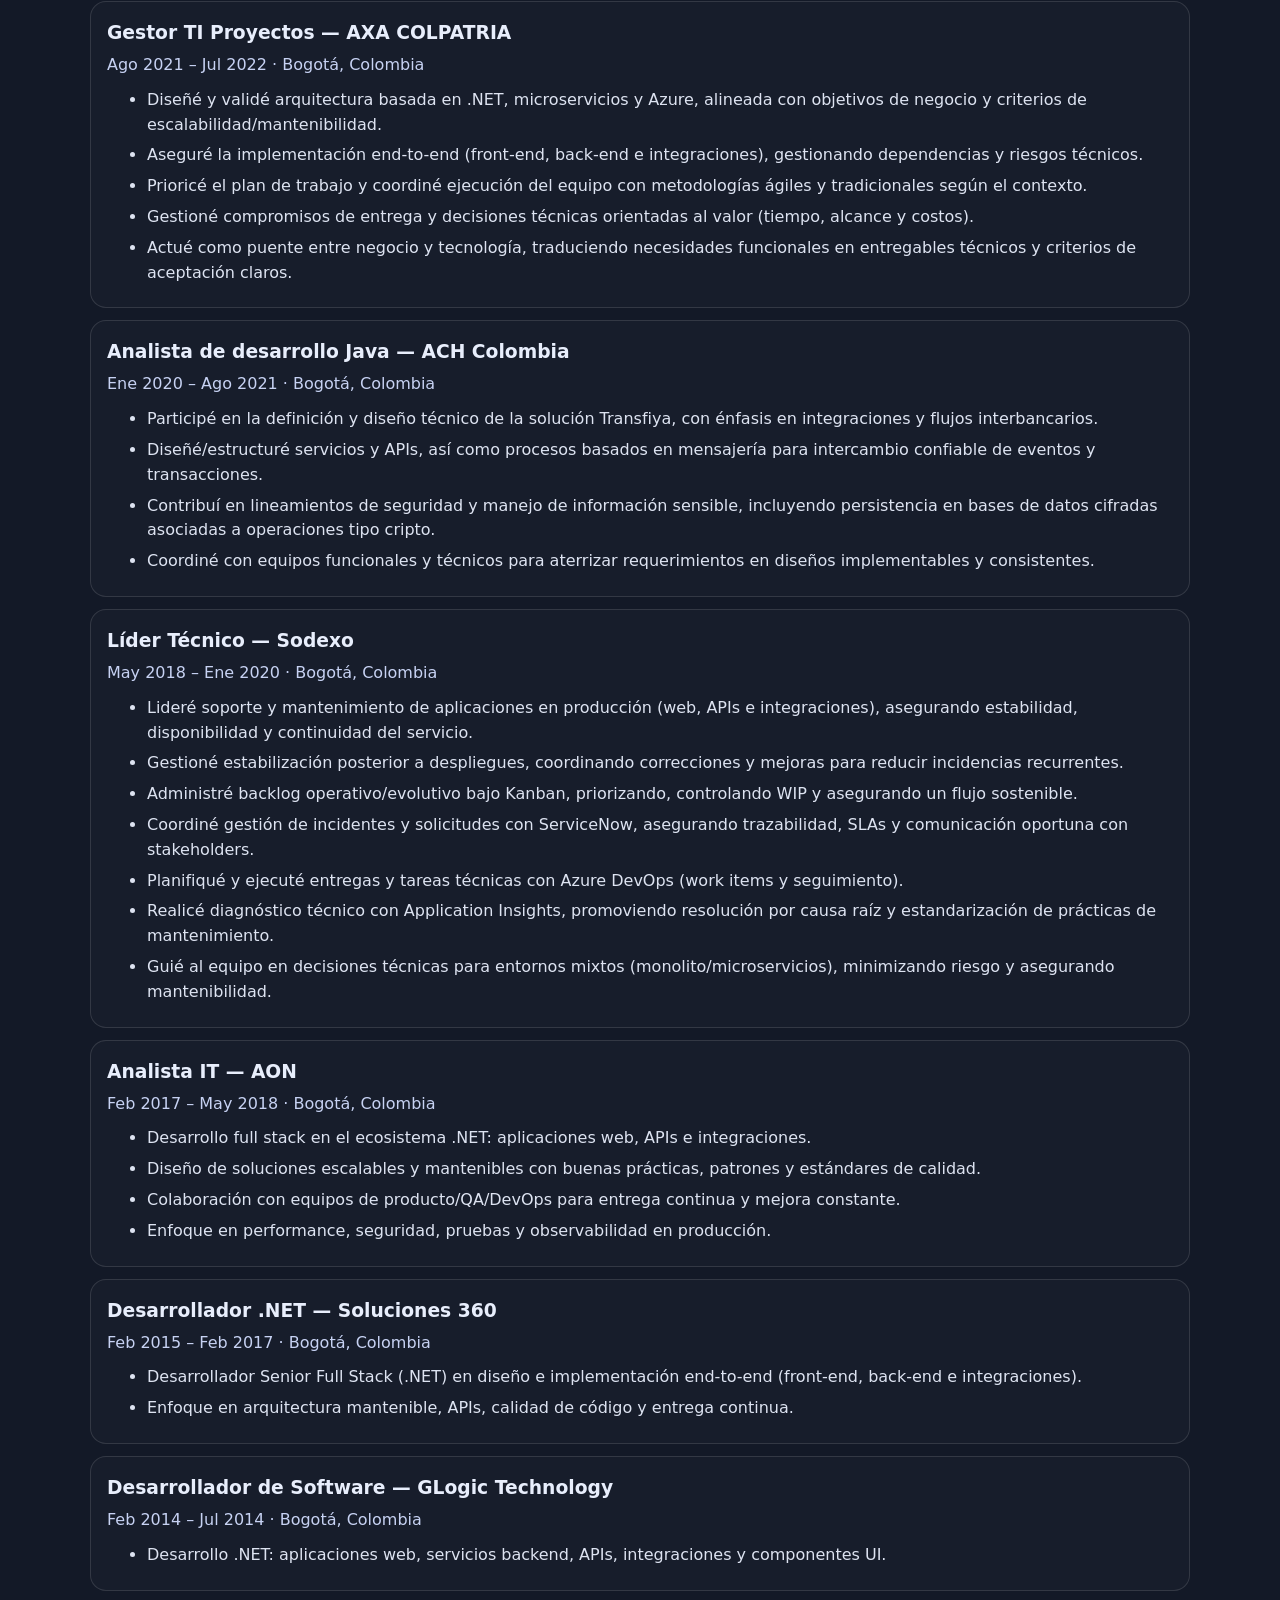
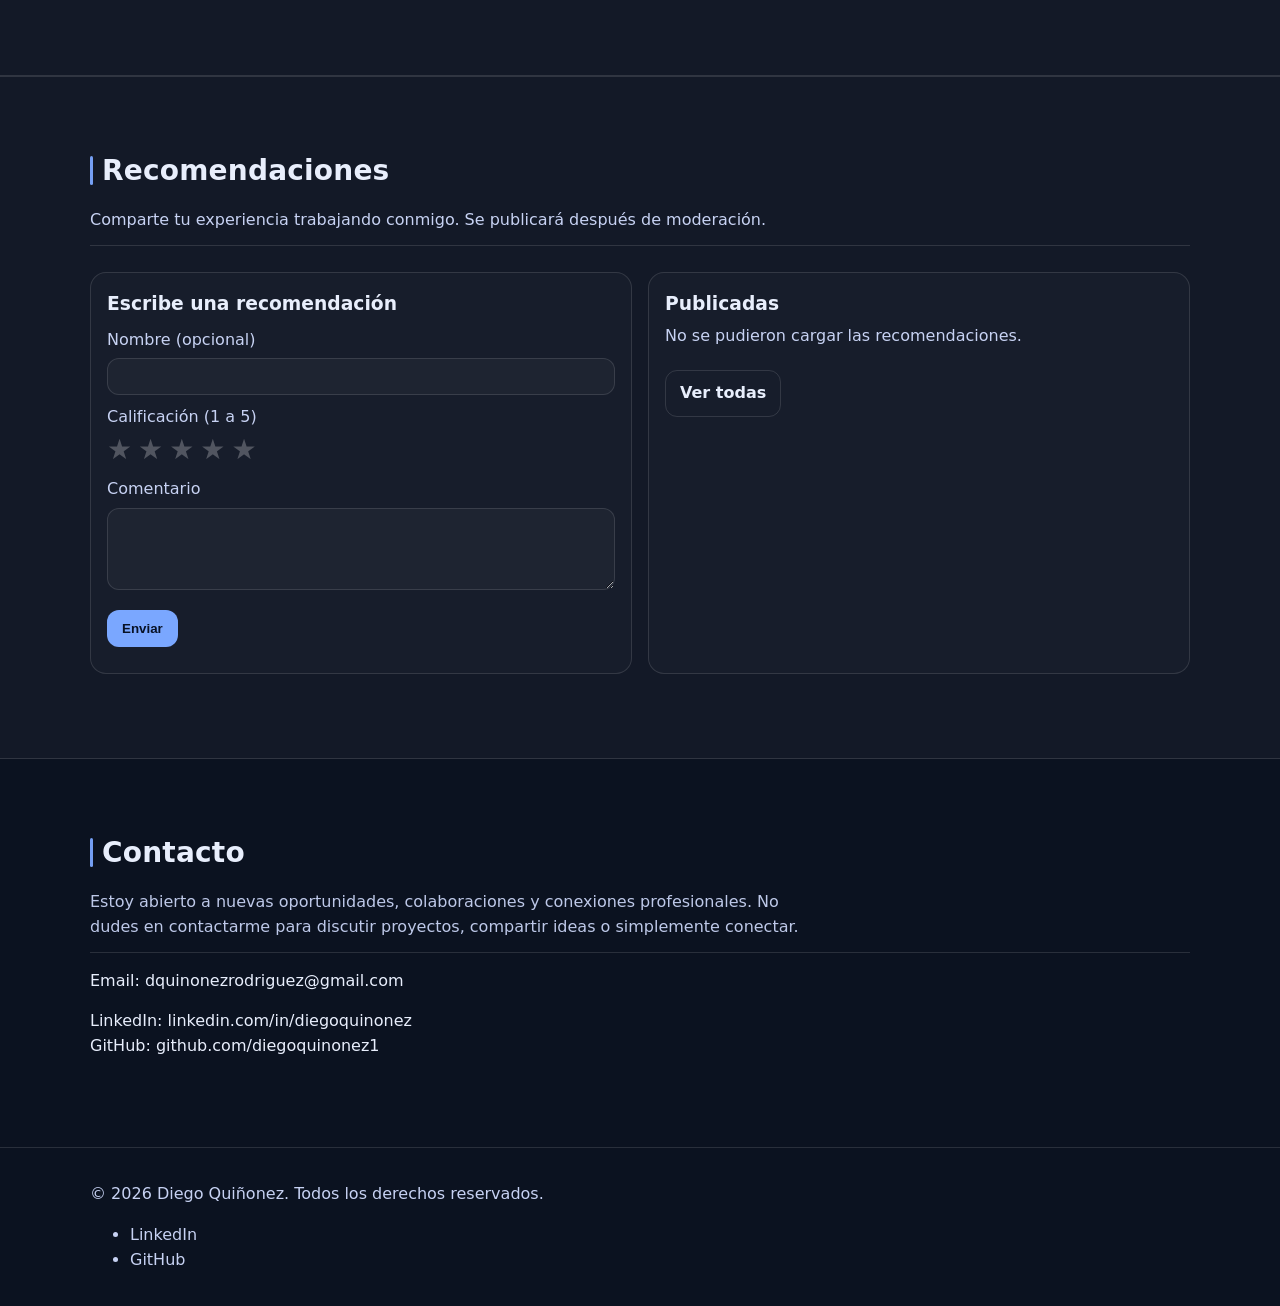
==== commit f13aa24d: "spelling and symbols format" ====
--- a/index.html
+++ b/index.html
@@ -89,7 +89,7 @@
           <ul class="quick-facts">
             <li><strong>Ubicaci&oacute;n:</strong> Bogot&aacute;, Colombia</li>
             <li><strong>Enfoque:</strong> .NET + Azure, arquitectura, CI/CD</li>
-            <li><strong>Intereses:</strong> mejora continua, calidad en produccion</li>
+            <li><strong>Intereses:</strong> mejora continua, calidad en producci&oacute;n</li>
           </ul>
         </aside>
       </div>
@@ -531,64 +531,64 @@
     </section>
 
     <section id="recommendations" class="section alt">
-  <div class="container">
-    <div class="section-head">
-      <h2>Recomendaciones</h2>
-      <p>Comparte tu experiencia trabajando conmigo. Se publicara despues de moderacion.</p>
-      <div class="section-divider"></div>
-    </div>
-
-    <div class="grid-2">
-      <div class="item">
-        <h3>Escribe una recomendacion</h3>
-
-        <form id="rec-form">
-          <div class="hp-field" aria-hidden="true">
-            <label>Website <input type="text" name="website" autocomplete="off" tabindex="-1" /></label>
-          </div>
-
-          <label>
-            <span class="form-label">Nombre (opcional)</span>
-            <input name="name" type="text" maxlength="60" />
-          </label>
-
-          <label>
-            <span class="form-label">Calificacion (1 a 5)</span>
-            <div class="stars" role="radiogroup" aria-label="Calificacion de 1 a 5">
-              <input id="star5" type="radio" name="rating" value="5" required><label for="star5">★</label>
-              <input id="star4" type="radio" name="rating" value="4"><label for="star4">★</label>
-              <input id="star3" type="radio" name="rating" value="3"><label for="star3">★</label>
-              <input id="star2" type="radio" name="rating" value="2"><label for="star2">★</label>
-              <input id="star1" type="radio" name="rating" value="1"><label for="star1">★</label>
-            </div>
-          </label>
-
-          <label>
-            <span class="form-label">Comentario</span>
-            <textarea name="comment" rows="4" minlength="20" maxlength="800" required></textarea>
-          </label>
-
-          <div class="turnstile-wrap">
-            <div class="cf-turnstile" data-sitekey="0x4AAAAAACsJqODgIuXzH6gH"></div>
-          </div>
-
-          <button class="btn" type="submit">Enviar</button>
-          <p id="rec-status" class="meta" aria-live="polite"></p>
-        </form>
-      </div>
-
-      <div class="item">
-        <h3>Publicadas</h3>
-        <div id="rec-summary" class="meta">Cargando...</div>
-        <div id="rec-list" class="rec-list"></div>
-
-        <div class="rec-actions">
-          <a class="btn btn-outline" href="/recommendations/">Ver todas</a>
-        </div>
-      </div>
-    </div>
-  </div>
-</section>
+      <div class="container">
+        <div class="section-head">
+          <h2>Recomendaciones</h2>
+          <p>Comparte tu experiencia trabajando conmigo. Se publicar&aacute; despu&eacute;s de moderaci&oacute;n.</p>
+          <div class="section-divider"></div>
+        </div>
+
+        <div class="grid-2">
+          <div class="item">
+            <h3>Escribe una recomendaci&oacute;n</h3>
+
+            <form id="rec-form">
+              <div class="hp-field" aria-hidden="true">
+                <label>Website <input type="text" name="website" autocomplete="off" tabindex="-1" /></label>
+              </div>
+
+              <label>
+                <span class="form-label">Nombre (opcional)</span>
+                <input name="name" type="text" maxlength="60" />
+              </label>
+
+              <label>
+                <span class="form-label">Calificaci&oacute;n (1 a 5)</span>
+                <div class="stars" role="radiogroup" aria-label="Calificaci&oacute;n de 1 a 5">
+                  <input id="star5" type="radio" name="rating" value="5" required><label for="star5">★</label>
+                  <input id="star4" type="radio" name="rating" value="4"><label for="star4">★</label>
+                  <input id="star3" type="radio" name="rating" value="3"><label for="star3">★</label>
+                  <input id="star2" type="radio" name="rating" value="2"><label for="star2">★</label>
+                  <input id="star1" type="radio" name="rating" value="1"><label for="star1">★</label>
+                </div>
+              </label>
+
+              <label>
+                <span class="form-label">Comentario</span>
+                <textarea name="comment" rows="4" minlength="20" maxlength="800" required></textarea>
+              </label>
+
+              <div class="turnstile-wrap">
+                <div class="cf-turnstile" data-sitekey="0x4AAAAAACsJqODgIuXzH6gH"></div>
+              </div>
+
+              <button class="btn" type="submit">Enviar</button>
+              <p id="rec-status" class="meta" aria-live="polite"></p>
+            </form>
+          </div>
+
+          <div class="item">
+            <h3>Publicadas</h3>
+            <div id="rec-summary" class="meta">Cargando&hellip;</div>
+            <div id="rec-list" class="rec-list"></div>
+
+            <div class="rec-actions">
+              <a class="btn btn-outline" href="/recommendations/">Ver todas</a>
+            </div>
+          </div>
+        </div>
+      </div>
+    </section>
 
     <section id="contact" class="section">
       <div class="container">
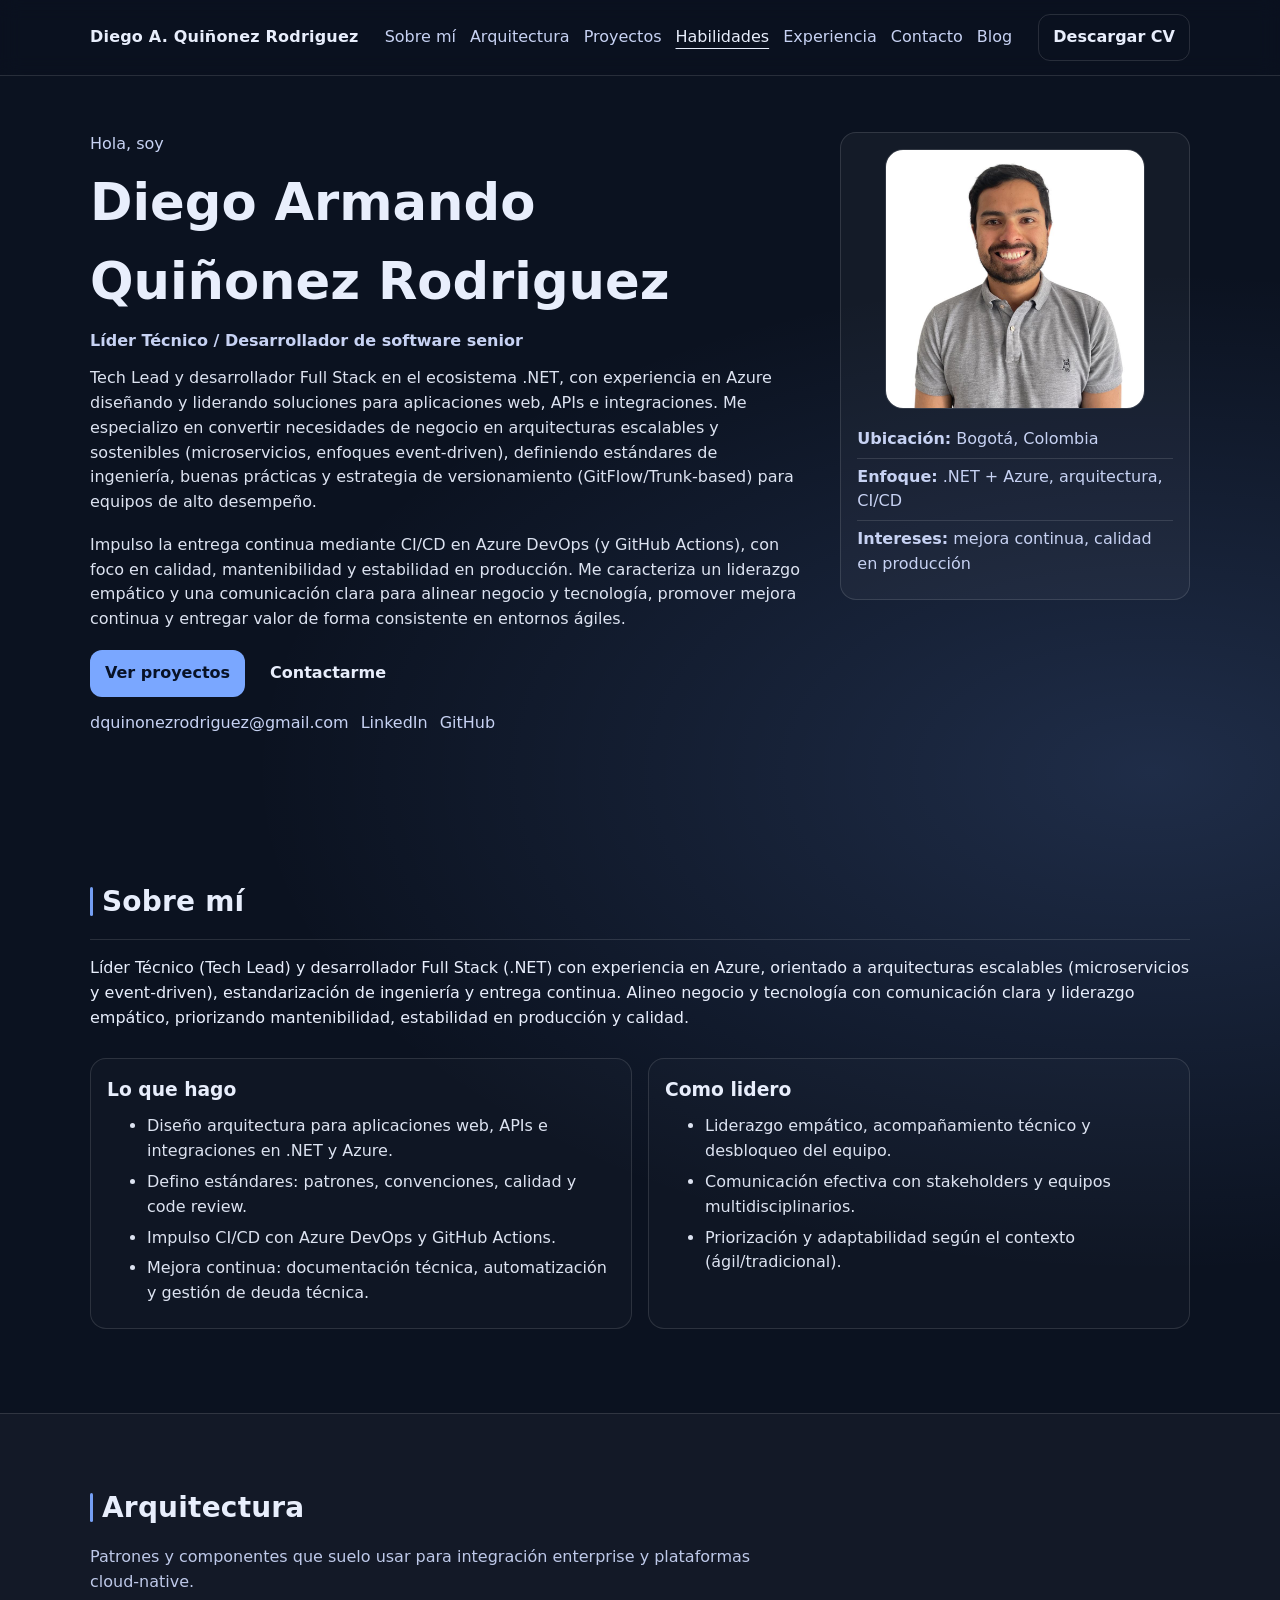
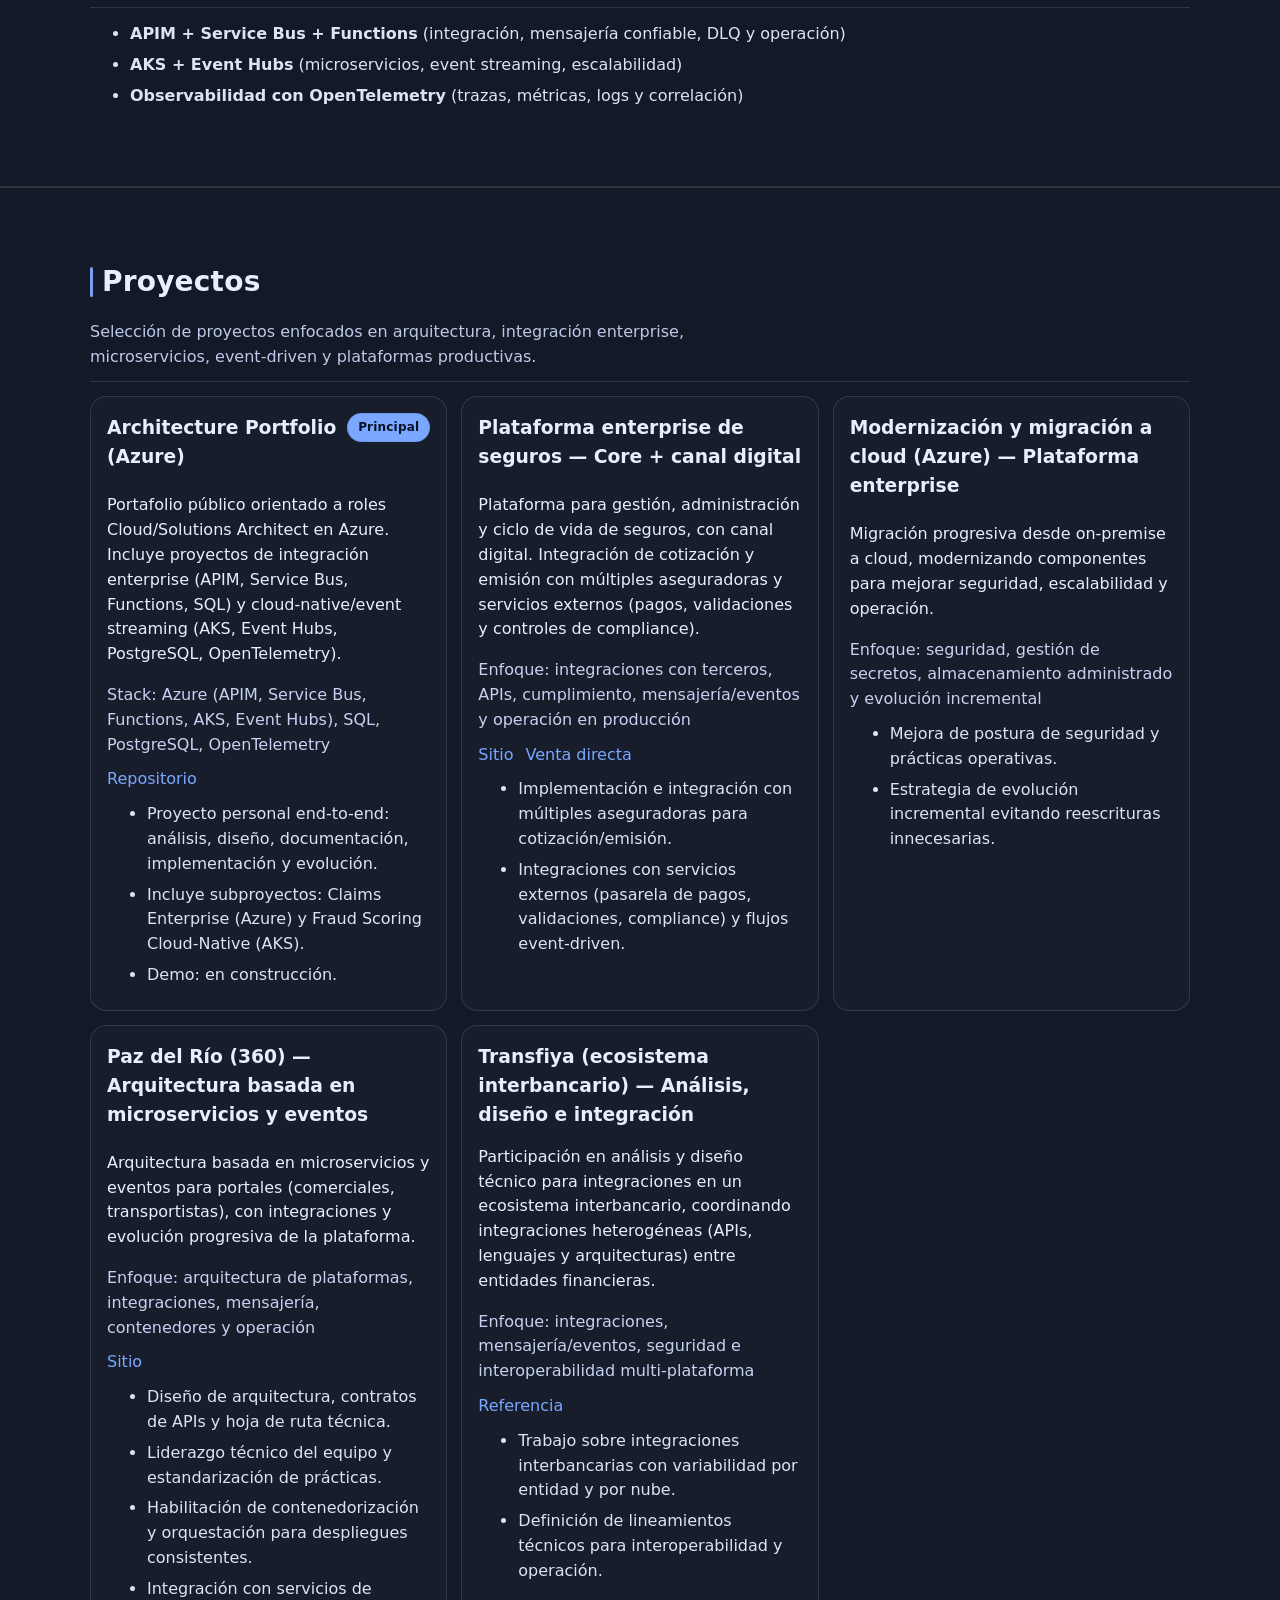
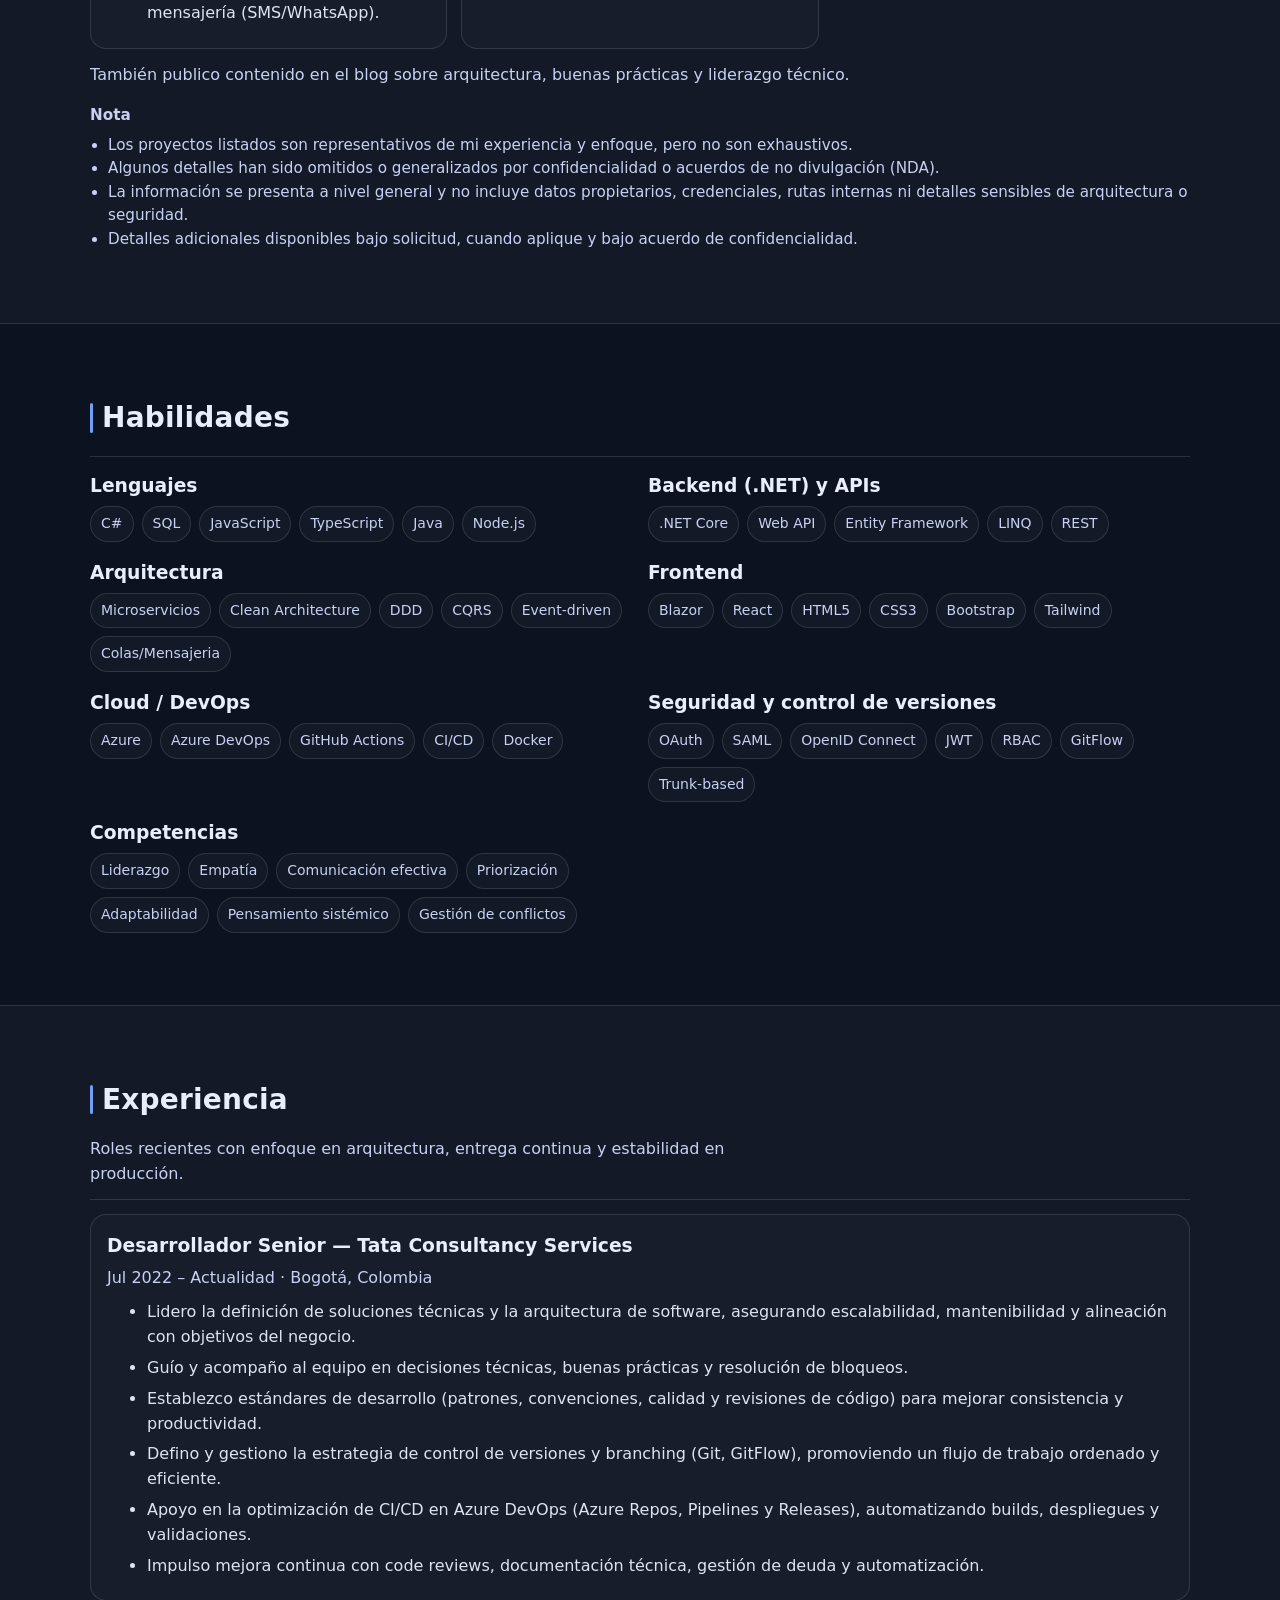
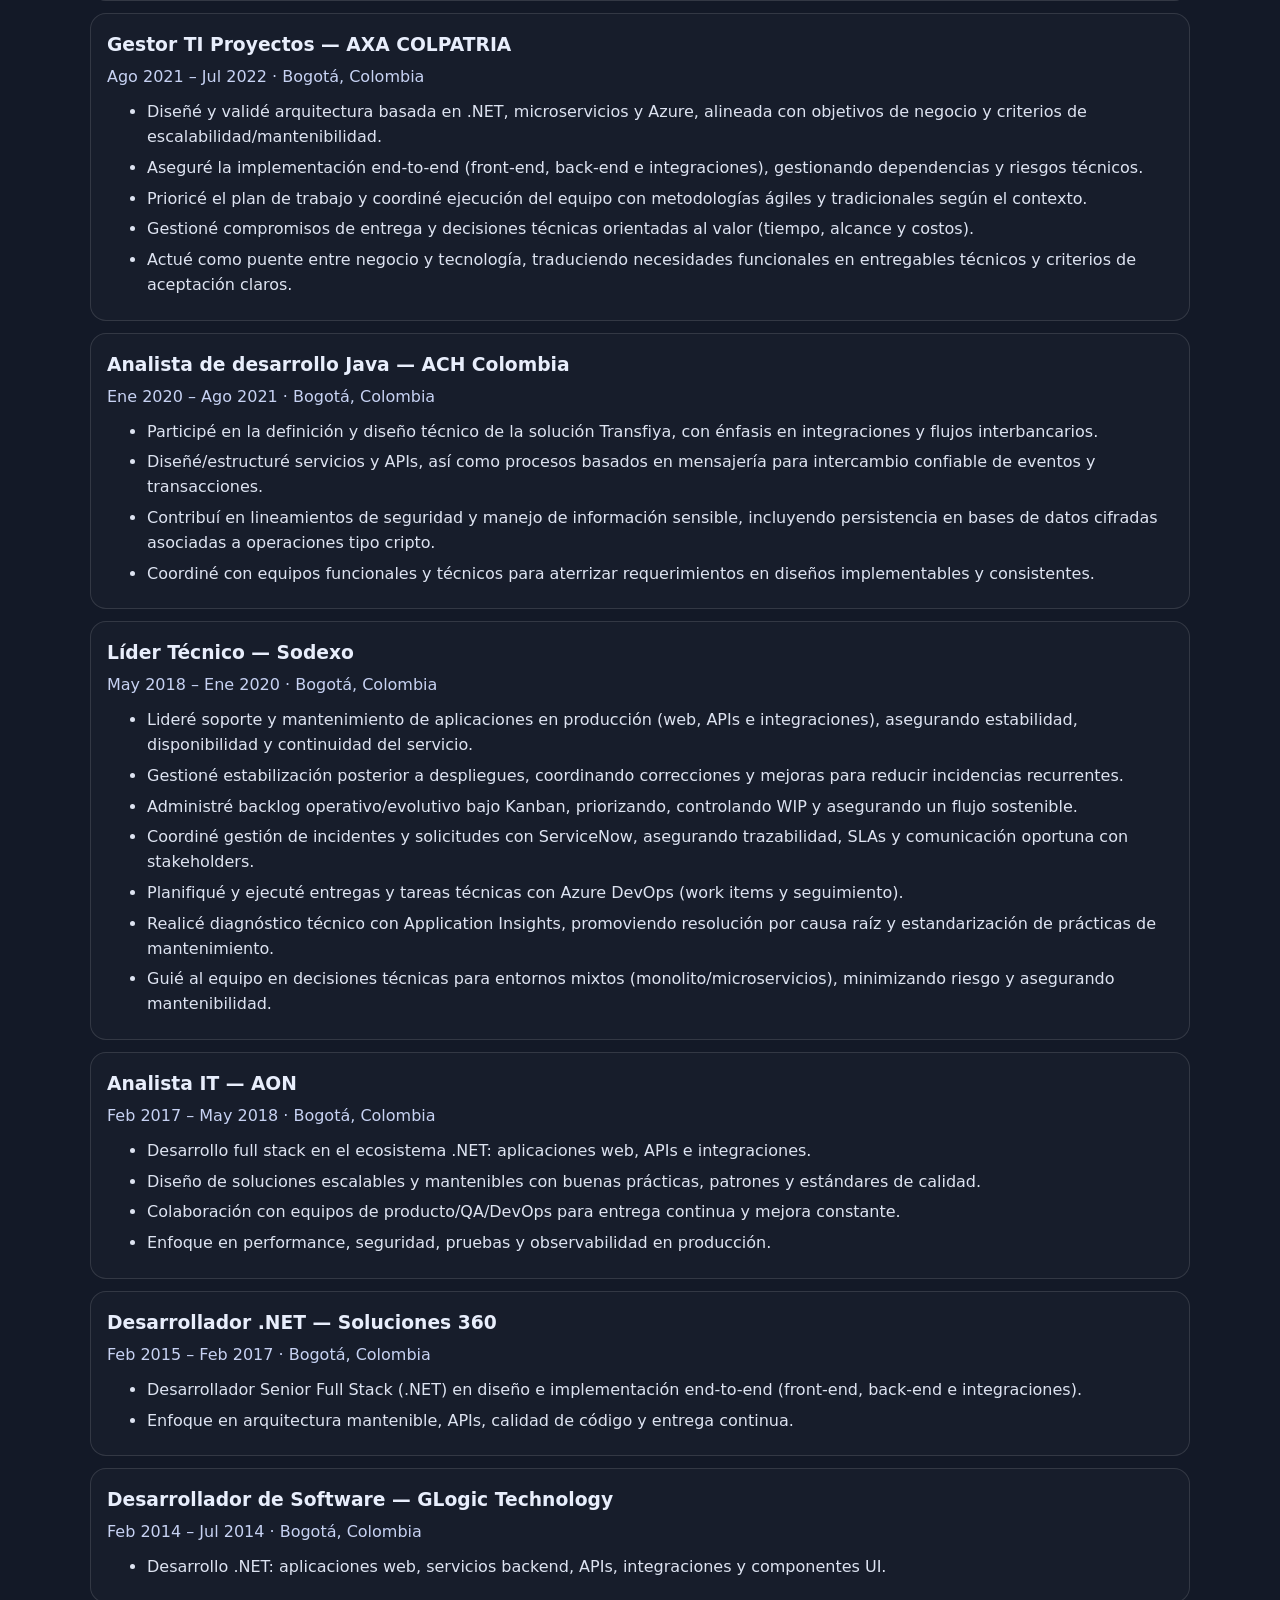
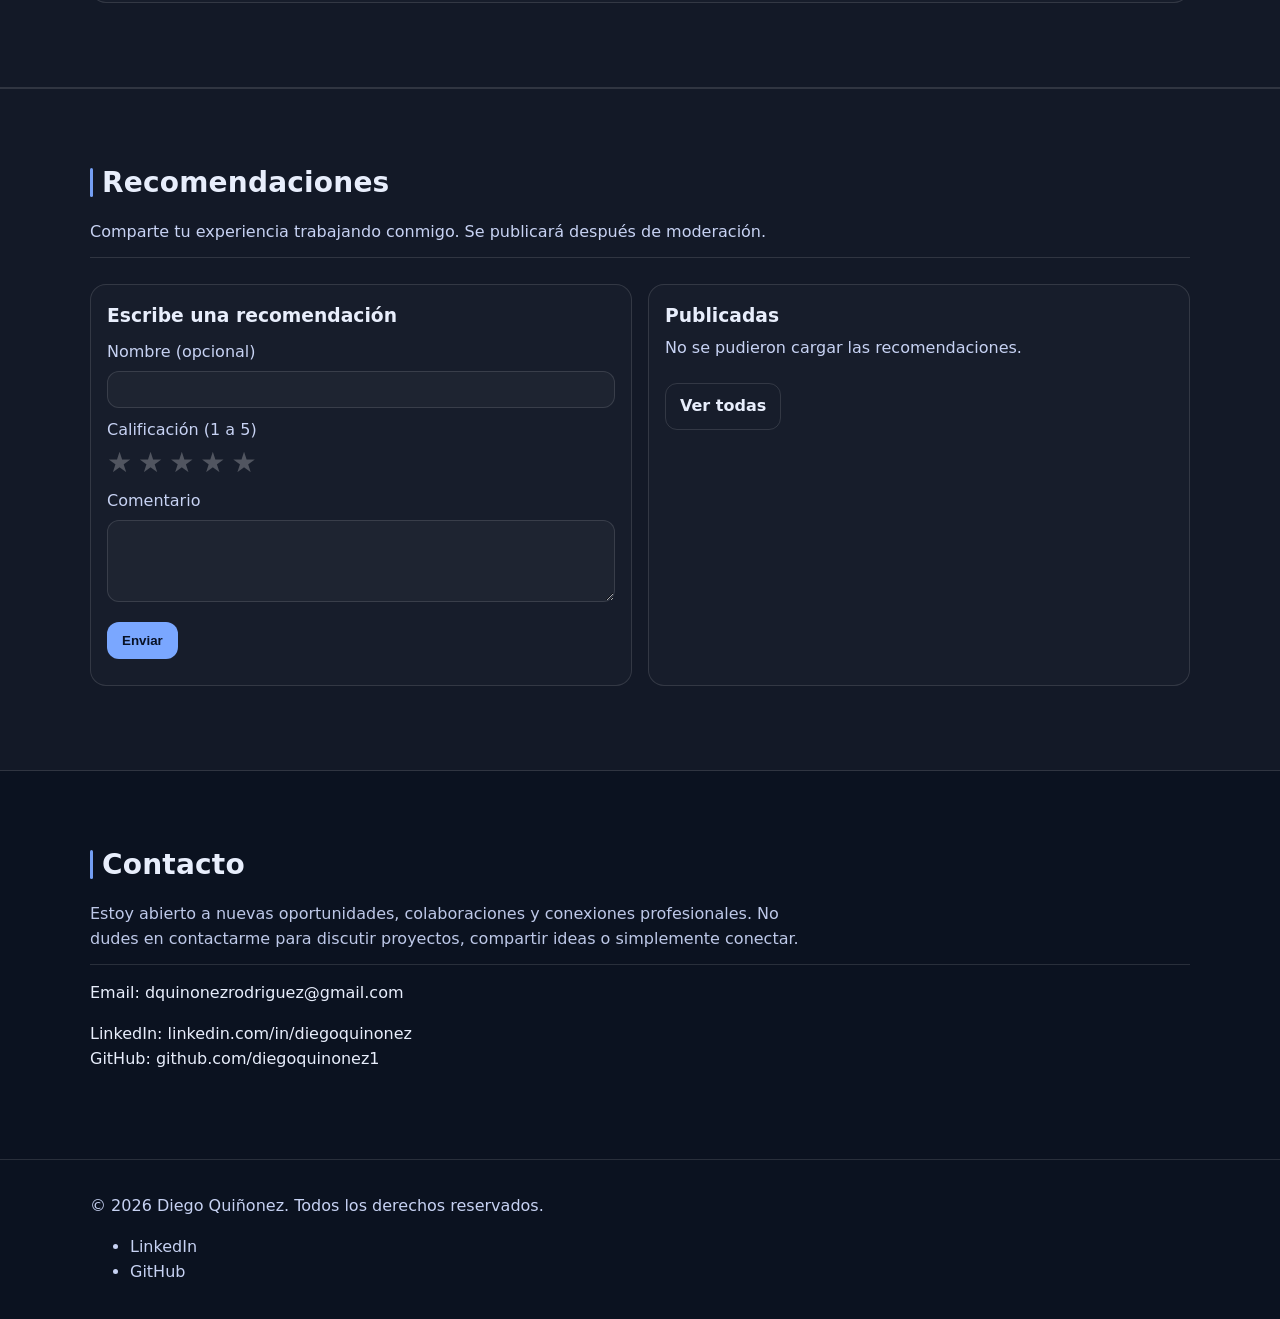
==== commit 62e6219a: "anonymization and confidentiality" ====
--- a/index.html
+++ b/index.html
@@ -159,8 +159,7 @@
           <h2>Proyectos</h2>
           <p class="lead">
             Selecci&oacute;n de proyectos enfocados en arquitectura, integraci&oacute;n enterprise, microservicios,
-            event-driven y
-            plataformas productivas.
+            event-driven y plataformas productivas.
           </p>
           <div class="section-divider"></div>
         </div>
@@ -173,9 +172,8 @@
             </div>
             <p>
               Portafolio p&uacute;blico orientado a roles Cloud/Solutions Architect en Azure. Incluye proyectos de
-              integraci&oacute;n
-              enterprise (APIM, Service Bus, Functions, SQL) y cloud-native/event streaming (AKS, Event Hubs,
-              PostgreSQL, OpenTelemetry).
+              integraci&oacute;n enterprise (APIM, Service Bus, Functions, SQL) y cloud-native/event streaming (AKS,
+              Event Hubs, PostgreSQL, OpenTelemetry).
             </p>
             <p class="meta">Stack: Azure (APIM, Service Bus, Functions, AKS, Event Hubs), SQL, PostgreSQL, OpenTelemetry
             </p>
@@ -192,100 +190,112 @@
           </article>
 
           <article class="card">
-            <h3>seguros.aon.com (BAISCO) + AONLink &mdash; Plataforma de seguros e integraciones</h3>
+            <div class="card-top">
+              <h3>Plataforma enterprise de seguros &mdash; Core + canal digital</h3>
+            </div>
             <p>
-              Plataforma para gesti&oacute;n, administraci&oacute;n y ciclo de vida de seguros; incluye AONLink (venta
-              directa).
-              Integra cotizaci&oacute;n y emisi&oacute;n con m&uacute;ltiples aseguradoras y servicios externos (pagos,
-              validaciones, listas
-              restrictivas, etc.).
-            </p>
-            <p class="meta">Enfoque: integraciones con aseguradoras, pagos, compliance (SARLAFT), eventos</p>
+              Plataforma para gesti&oacute;n, administraci&oacute;n y ciclo de vida de seguros, con canal digital.
+              Integraci&oacute;n de cotizaci&oacute;n y emisi&oacute;n con m&uacute;ltiples aseguradoras y servicios
+              externos (pagos, validaciones y controles de compliance).
+            </p>
+            <p class="meta">Enfoque: integraciones con terceros, APIs, cumplimiento, mensajer&iacute;a/eventos y
+              operaci&oacute;n en producci&oacute;n
+            </p>
             <div class="card-links">
               <a href="https://seguros.aon.com/BAISCO/v2/" target="_blank" rel="noopener">Sitio</a>
-              <a href="http://seguros.aon.com/BAISCO/v2/online/aonlink/" target="_blank" rel="noopener">AONLink</a>
+              <a href="http://seguros.aon.com/BAISCO/v2/online/aonlink/" target="_blank" rel="noopener">Venta
+                directa</a>
             </div>
             <ul class="bullets" style="margin-top:10px;">
               <li>Implementaci&oacute;n e integraci&oacute;n con m&uacute;ltiples aseguradoras para
                 cotizaci&oacute;n/emisi&oacute;n.</li>
-              <li>Integraciones: portal de pagos Wompi, RUNT, SARLAFT/listas restrictivas, flujos basados en eventos.
-              </li>
+              <li>Integraciones con servicios externos (pasarela de pagos, validaciones, compliance) y flujos
+                event-driven.</li>
             </ul>
           </article>
 
           <article class="card">
-            <h3>Migraci&oacute;n a Azure &mdash; seguros.aon.com (de on-premise a cloud)</h3>
+            <div class="card-top">
+              <h3>Modernizaci&oacute;n y migraci&oacute;n a cloud (Azure) &mdash; Plataforma enterprise</h3>
+            </div>
             <p>
-              Migraci&oacute;n de plataforma desde servidores on-premise a Azure, modernizando componentes hacia
-              servicios
-              nativos cloud para mejorar seguridad, escalabilidad y operaci&oacute;n.
-            </p>
-            <p class="meta">Azure: Key Vault, Storage (archivos), procesamiento de archivos grandes,
-              modernizaci&oacute;n
-              progresiva
+              Migraci&oacute;n progresiva desde on-premise a cloud, modernizando componentes para mejorar seguridad,
+              escalabilidad y operaci&oacute;n.
+            </p>
+            <p class="meta">Enfoque: seguridad, gesti&oacute;n de secretos, almacenamiento administrado y
+              evoluci&oacute;n incremental
             </p>
             <ul class="bullets" style="margin-top:10px;">
-              <li>Adopci&oacute;n de gesti&oacute;n de secretos con Azure Key Vault.</li>
-              <li>Almacenamiento de archivos y procesamiento de archivos grandes con servicios administrados.</li>
-              <li>Estrategia de migraci&oacute;n y evoluci&oacute;n progresiva (sin reescrituras innecesarias).</li>
+              <li>Mejora de postura de seguridad y pr&aacute;cticas operativas.</li>
+              <li>Estrategia de evoluci&oacute;n incremental evitando reescrituras innecesarias.</li>
             </ul>
           </article>
 
           <article class="card">
-            <h3>Paz del R&iacute;o (360) &mdash; Microservicios y eventos para portales</h3>
+            <div class="card-top">
+              <h3>Paz del R&iacute;o (360) &mdash; Arquitectura basada en microservicios y eventos</h3>
+            </div>
             <p>
               Arquitectura basada en microservicios y eventos para portales (comerciales, transportistas), con
-              integraciones y evoluci&oacute;n progresiva de la plataforma. Implementaci&oacute;n de componentes cloud y
-              almacenamiento tipo S3 con MinIO.
-            </p>
-            <p class="meta">Stack: Microservicios, eventos, Docker, Kubernetes, MinIO (S3-like), integraciones
-              SMS/WhatsApp
+              integraciones y evoluci&oacute;n progresiva de la plataforma.
+            </p>
+            <p class="meta">Enfoque: arquitectura de plataformas, integraciones, mensajer&iacute;a, contenedores y
+              operaci&oacute;n
             </p>
             <div class="card-links">
               <a href="https://360.pazdelrio.com.co/" target="_blank" rel="noopener">Sitio</a>
             </div>
             <ul class="bullets" style="margin-top:10px;">
-              <li>Dise&ntilde;o de arquitectura, puntos de integraci&oacute;n, contratos de APIs y hoja de ruta
-                t&eacute;cnica.</li>
-              <li>Liderazgo del equipo de desarrollo y estandarizaci&oacute;n de pr&aacute;cticas.</li>
-              <li>Implementaci&oacute;n de contenedorizaci&oacute;n (Docker), orquestaci&oacute;n (Kubernetes) y
-                redes/reglas de uso de
-                contenedores.</li>
-              <li>Integraci&oacute;n de servicios de mensajer&iacute;a: SMS y WhatsApp.</li>
+              <li>Dise&ntilde;o de arquitectura, contratos de APIs y hoja de ruta t&eacute;cnica.</li>
+              <li>Liderazgo t&eacute;cnico del equipo y estandarizaci&oacute;n de pr&aacute;cticas.</li>
+              <li>Habilitaci&oacute;n de contenedorizaci&oacute;n y orquestaci&oacute;n para despliegues consistentes.
+              </li>
+              <li>Integraci&oacute;n con servicios de mensajer&iacute;a (SMS/WhatsApp).</li>
             </ul>
           </article>
 
           <article class="card">
             <h3>Transfiya (ecosistema interbancario) &mdash; An&aacute;lisis, dise&ntilde;o e integraci&oacute;n</h3>
             <p>
-              Participaci&oacute;n en el an&aacute;lisis, dise&ntilde;o t&eacute;cnico y gu&iacute;a de
-              integraci&oacute;n en la red interbancaria para Transfiya
-              (previo a su evoluci&oacute;n a Bre-B), coordinando integraciones heterog&eacute;neas (APIs, lenguajes y
-              arquitecturas)
-              entre entidades financieras y m&uacute;ltiples nubes.
-            </p>
-            <p class="meta">Enfoque: integraciones, mensajer&iacute;a/eventos, seguridad, interoperabilidad
+              Participaci&oacute;n en an&aacute;lisis y dise&ntilde;o t&eacute;cnico para integraciones en un ecosistema
+              interbancario, coordinando integraciones heterog&eacute;neas (APIs, lenguajes y arquitecturas) entre
+              entidades financieras.
+            </p>
+            <p class="meta">Enfoque: integraciones, mensajer&iacute;a/eventos, seguridad e interoperabilidad
               multi-plataforma
             </p>
             <div class="card-links">
               <a href="https://wise.com/co/blog/que-es-transfiya-colombia" target="_blank" rel="noopener">Referencia</a>
             </div>
             <ul class="bullets" style="margin-top:10px;">
-              <li>Trabajo sobre integraciones interbancarias con variabilidad por banco (AWS/Azure y arquitecturas
-                mixtas).
-              </li>
-              <li>Participaci&oacute;n en conceptos asociados a manejo de moneda digital y conversi&oacute;n a COP con
-                disponibilidad
-                inmediata (seg&uacute;n arquitectura de cada entidad).</li>
+              <li>Trabajo sobre integraciones interbancarias con variabilidad por entidad y por nube.</li>
+              <li>Definici&oacute;n de lineamientos t&eacute;cnicos para interoperabilidad y operaci&oacute;n.</li>
             </ul>
           </article>
         </div>
 
         <p style="margin-top:14px; color: var(--muted);">
           Tambi&eacute;n publico contenido en el <a href="/blog/">blog</a> sobre arquitectura, buenas pr&aacute;cticas y
-          liderazgo
-          t&eacute;cnico.
+          liderazgo t&eacute;cnico.
         </p>
+
+        <div style="margin-top:10px; color: var(--muted); font-size: 0.95rem;">
+          <p style="margin:0 0 6px 0;">
+            <strong>Nota</strong>
+          </p>
+          <ul style="margin:0; padding-left:18px;">
+            <li>Los proyectos listados son representativos de mi experiencia y enfoque, pero no son exhaustivos.</li>
+            <li>Algunos detalles han sido omitidos o generalizados por confidencialidad o acuerdos de no
+              divulgaci&oacute;n
+              (NDA).</li>
+            <li>
+              La informaci&oacute;n se presenta a nivel general y no incluye datos propietarios, credenciales, rutas
+              internas
+              ni detalles sensibles de arquitectura o seguridad.
+            </li>
+            <li>Detalles adicionales disponibles bajo solicitud, cuando aplique y bajo acuerdo de confidencialidad.</li>
+          </ul>
+        </div>
       </div>
     </section>
 
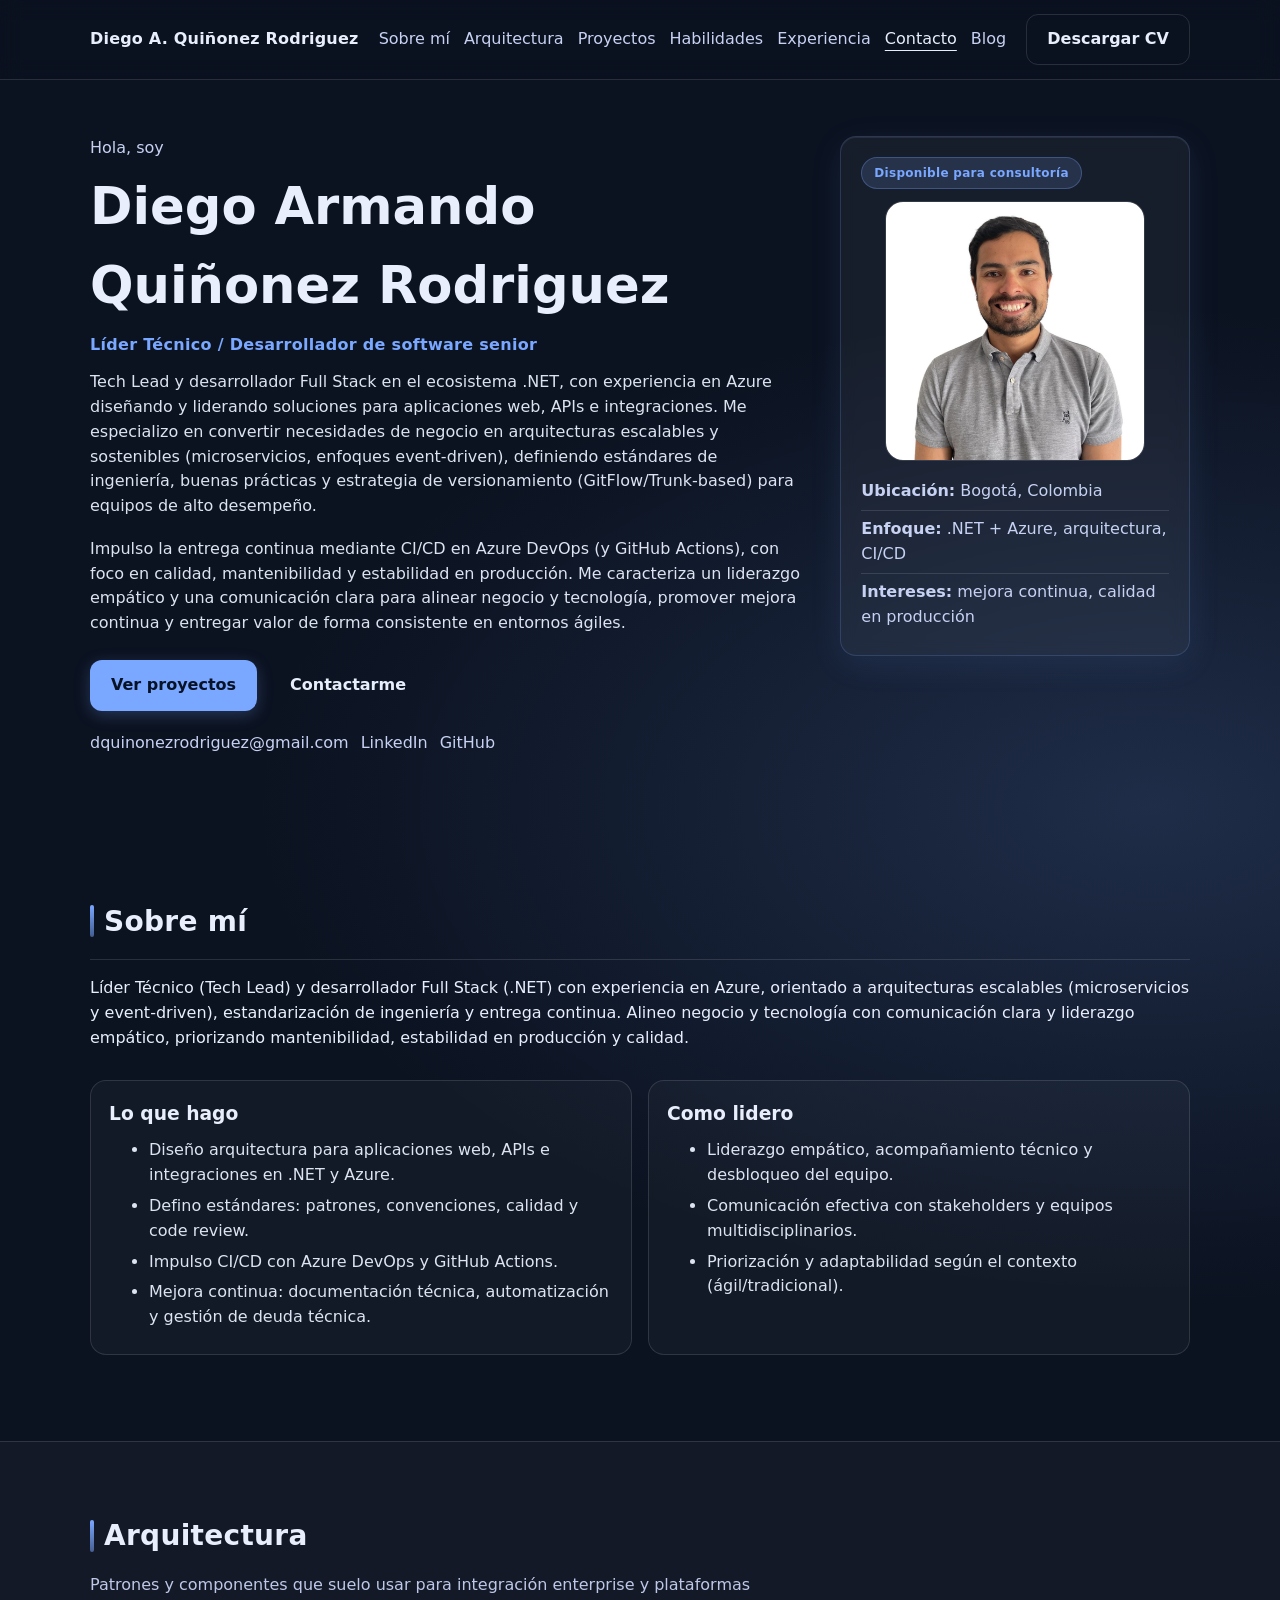
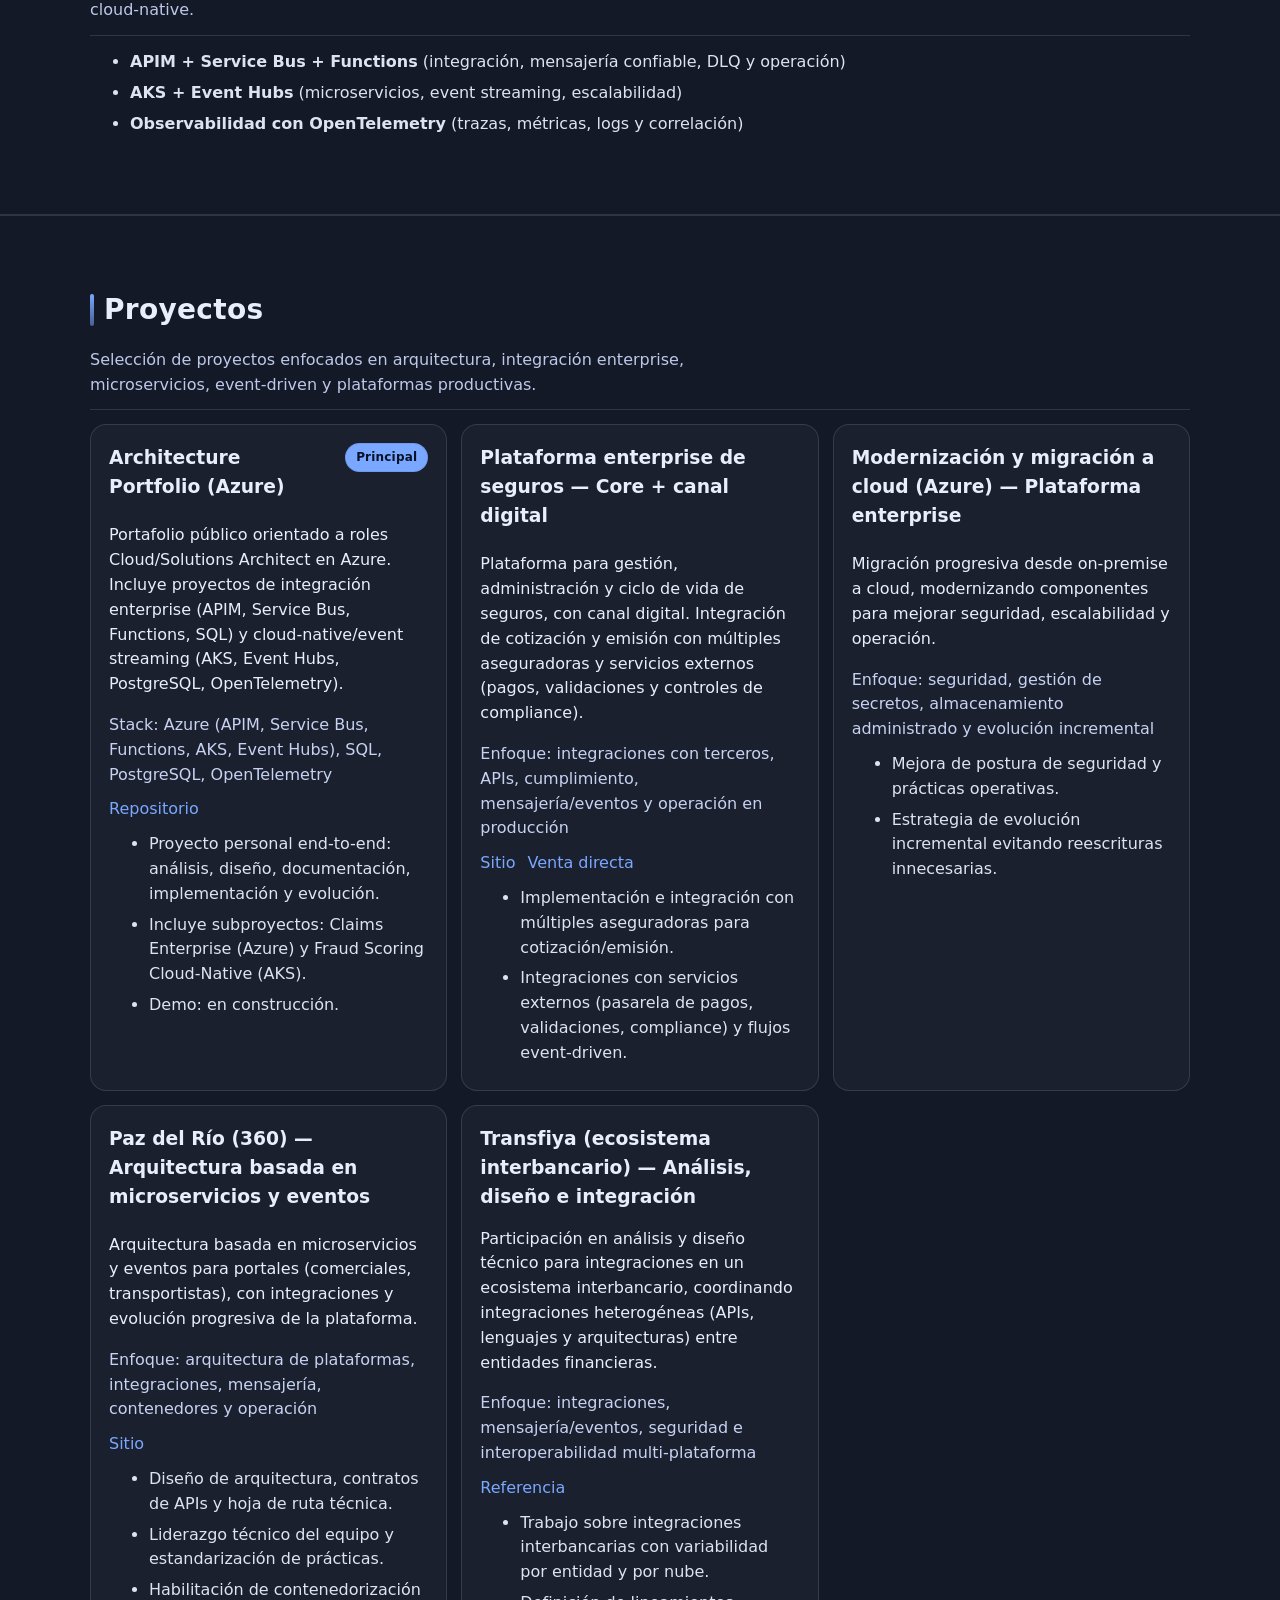
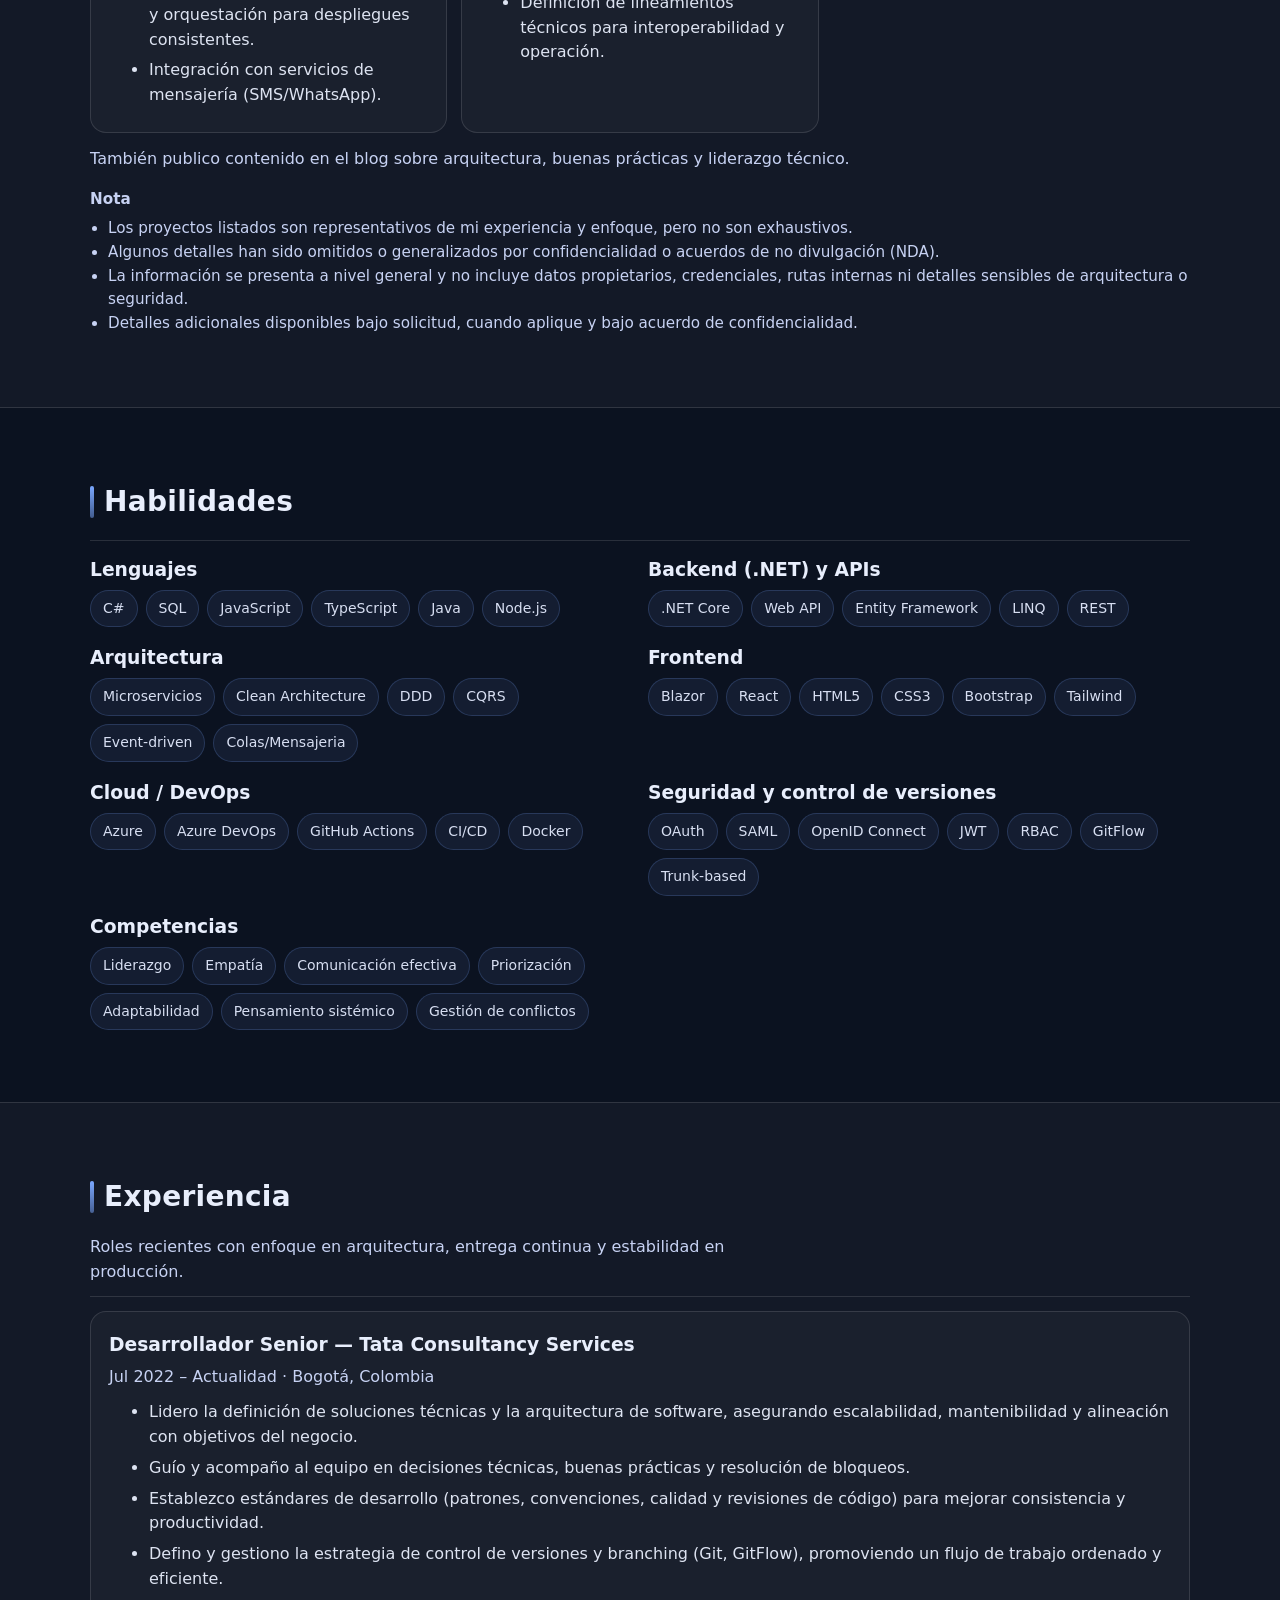
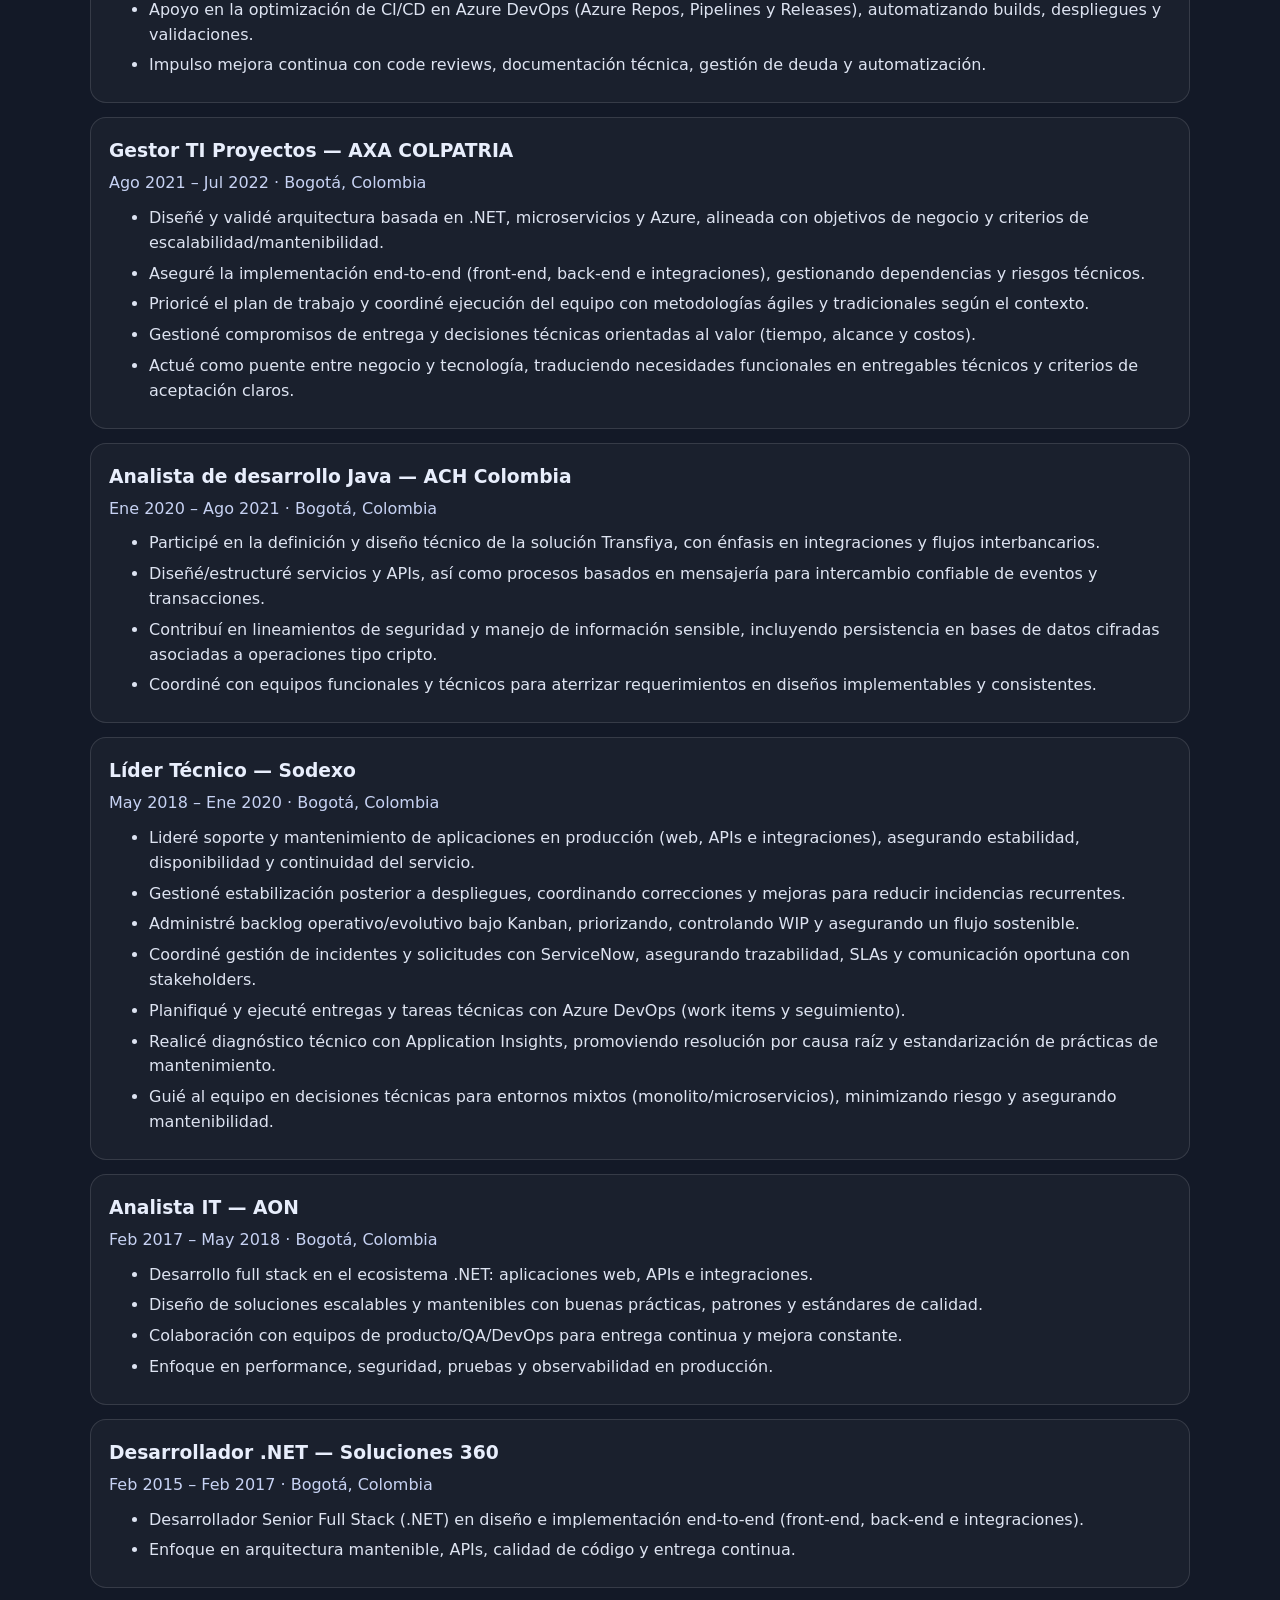
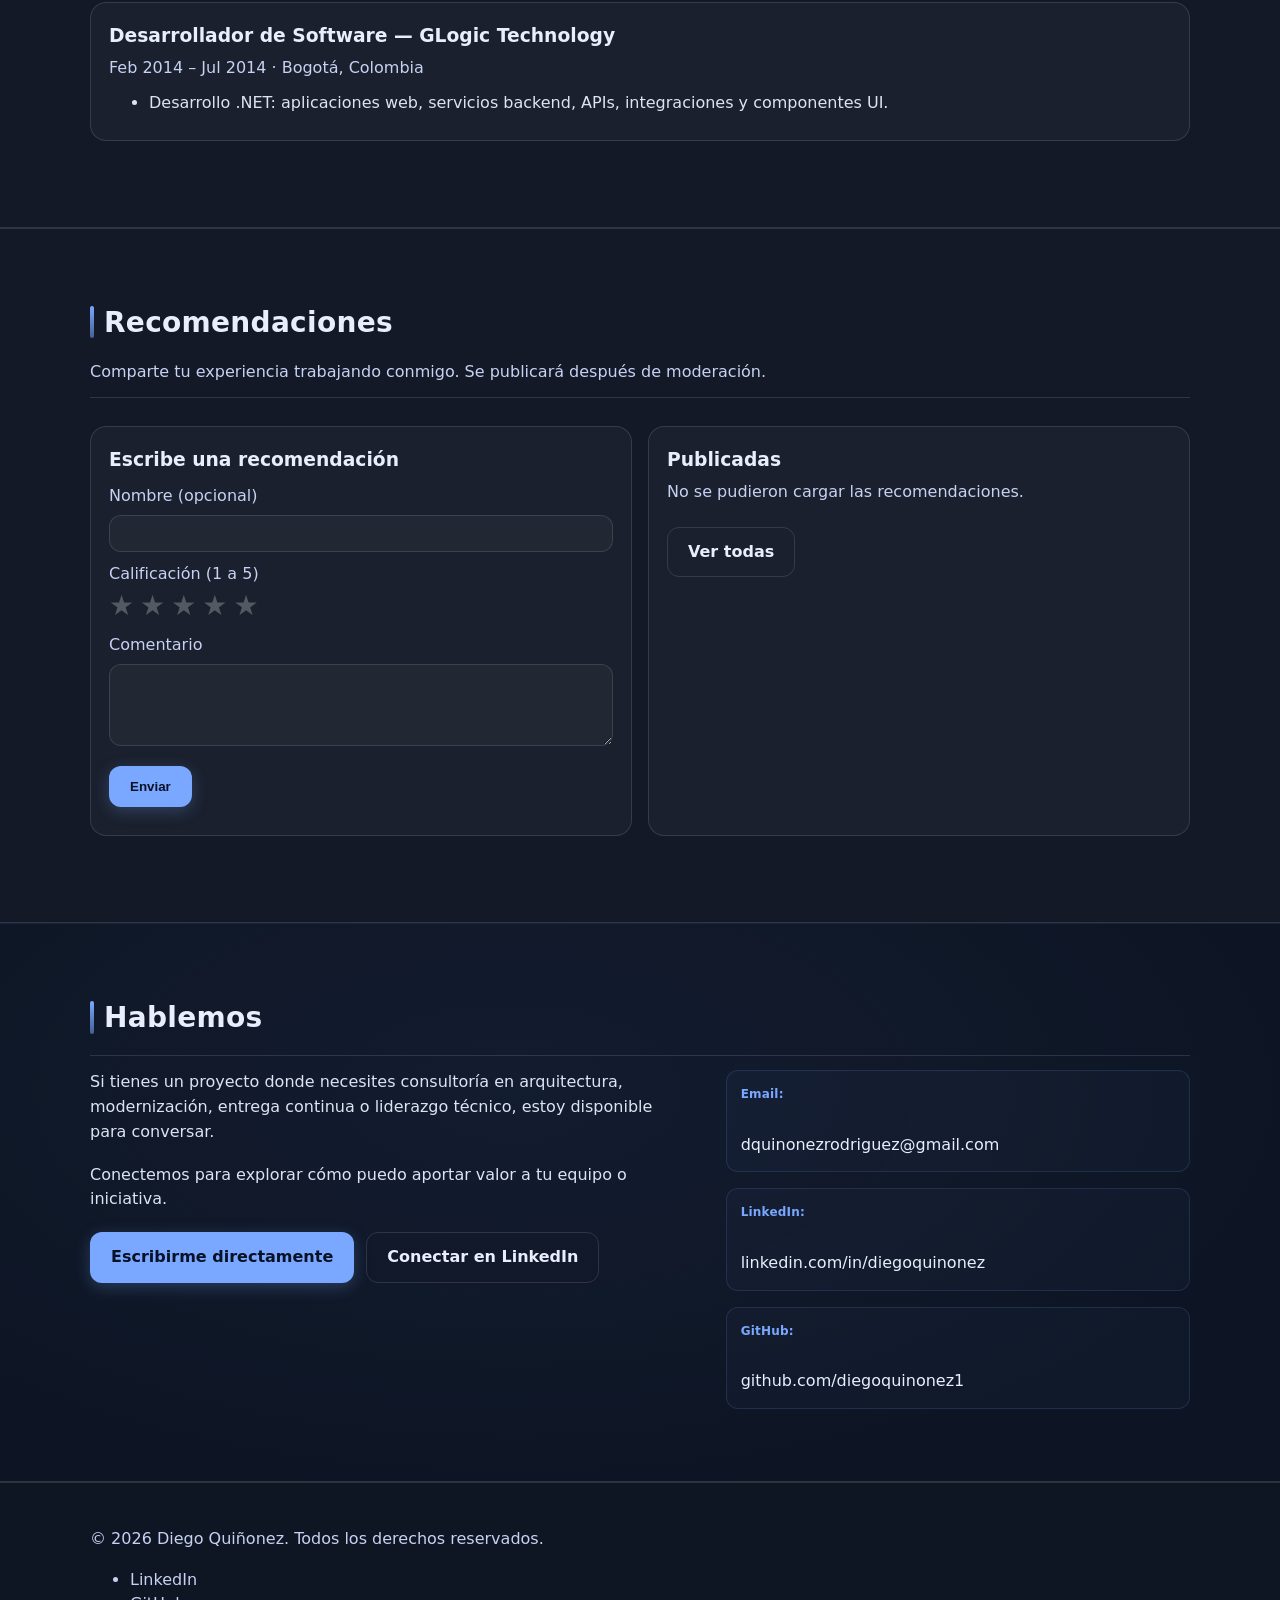
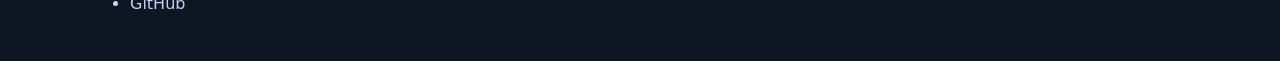
==== commit 83e19eab: "Rediseño visual: mejorar percepción de consultoría premium - Reforzar botones con sombra y hover dra" ====
--- a/index.html
+++ b/index.html
@@ -85,6 +85,7 @@
         </div>
 
         <aside class="hero-card">
+          <div class="badge-available">Disponible para consultor&iacute;a</div>
           <img class="avatar" src="assets/img/profile.jpg" alt="Foto de Diego Armando Qui&ntilde;onez Rodriguez" />
           <ul class="quick-facts">
             <li><strong>Ubicaci&oacute;n:</strong> Bogot&aacute;, Colombia</li>
@@ -600,24 +601,48 @@
       </div>
     </section>
 
-    <section id="contact" class="section">
+    <section id="contact" class="section contact-cta">
       <div class="container">
         <div class="section-head">
-          <h2>Contacto</h2>
-          <p class="lead">Estoy abierto a nuevas oportunidades, colaboraciones y conexiones profesionales. No dudes en
-            contactarme para discutir proyectos, compartir ideas o simplemente conectar.</p>
+          <h2>Hablemos</h2>
           <div class="section-divider"></div>
         </div>
-        <p>
-          Email: <a href="mailto:dquinonezrodriguez@gmail.com">dquinonezrodriguez@gmail.com</a>
-        </p>
-        <p>
-          LinkedIn: <a href="https://www.linkedin.com/in/diegoquinonez/" target="_blank"
-            rel="noopener">linkedin.com/in/diegoquinonez</a>
-          <br />
-          GitHub: <a href="https://github.com/diegoquinonez1" target="_blank"
-            rel="noopener">github.com/diegoquinonez1</a>
-        </p>
+
+        <div class="contact-content">
+          <div>
+            <p class="lead">
+              Si tienes un proyecto donde necesites consultor&iacute;a en arquitectura, modernizaci&oacute;n,
+              entrega continua o liderazgo t&eacute;cnico, estoy disponible para conversar.
+            </p>
+            <p class="lead" style="margin-bottom: 20px;">
+              Conectemos para explorar c&oacute;mo puedo aportar valor a tu equipo o iniciativa.
+            </p>
+            <div class="contact-links">
+              <a class="btn"
+                href="mailto:dquinonezrodriguez@gmail.com?subject=Consultor%C3%ADa%20-%20Proyecto%20Nuevo">Escribirme
+                directamente</a>
+              <a class="btn btn-outline" href="https://www.linkedin.com/in/diegoquinonez/" target="_blank"
+                rel="noopener">Conectar en LinkedIn</a>
+            </div>
+          </div>
+          <div class="contact-meta">
+            <ul class="contact-list">
+              <li>
+                <strong>Email:</strong><br>
+                <a href="mailto:dquinonezrodriguez@gmail.com">dquinonezrodriguez@gmail.com</a>
+              </li>
+              <li>
+                <strong>LinkedIn:</strong><br>
+                <a href="https://www.linkedin.com/in/diegoquinonez/" target="_blank"
+                  rel="noopener">linkedin.com/in/diegoquinonez</a>
+              </li>
+              <li>
+                <strong>GitHub:</strong><br>
+                <a href="https://github.com/diegoquinonez1" target="_blank" rel="noopener">github.com/diegoquinonez1</a>
+              </li>
+            </ul>
+          </div>
+        </div>
       </div>
     </section>
   </main>
--- a/assets/css/styles.css
+++ b/assets/css/styles.css
@@ -92,29 +92,46 @@
     display: inline-flex;
     align-items: center;
     justify-content: center;
-    padding: 10px 14px;
+    padding: 12px 20px;
     border-radius: 12px;
     border: 1px solid transparent;
     background: var(--brand);
     color: #081226;
     font-weight: 650;
+    transition: all 200ms ease;
+    box-shadow: 0 4px 16px rgba(122, 167, 255, .25);
 }
 
 .btn:hover {
     text-decoration: none;
-    filter: brightness(1.05);
+    filter: brightness(1.08);
+    box-shadow: 0 8px 24px rgba(122, 167, 255, .4);
+    transform: translateY(-2px);
 }
 
 .btn-outline {
     background: transparent;
     border-color: var(--border);
     color: var(--text);
+    box-shadow: none;
+}
+
+.btn-outline:hover {
+    background: rgba(255, 255, 255, .06);
+    border-color: var(--brand);
+    box-shadow: 0 4px 12px rgba(122, 167, 255, .15);
 }
 
 .btn-ghost {
     background: transparent;
     border-color: transparent;
     color: var(--text);
+    box-shadow: none;
+}
+
+.btn-ghost:hover {
+    background: rgba(255, 255, 255, .04);
+    box-shadow: 0 4px 12px rgba(122, 167, 255, .15);
 }
 
 .hero {
@@ -140,8 +157,10 @@
 
 .subtitle {
     margin: 0 0 12px;
-    color: var(--muted);
+    color: var(--brand);
     font-weight: 600;
+    font-size: 16px;
+    letter-spacing: .3px;
 }
 
 .lead {
@@ -153,16 +172,38 @@
 
 .hero-cta {
     display: flex;
-    gap: 10px;
+    gap: 12px;
     flex-wrap: wrap;
-    margin-bottom: 14px;
+    margin-bottom: 20px;
+    margin-top: 24px;
 }
 
 .hero-card {
-    background: rgba(255, 255, 255, .04);
-    border: 1px solid var(--border);
+    background: rgba(255, 255, 255, .05);
+    border: 1px solid rgba(122, 167, 255, .2);
     border-radius: var(--radius);
-    padding: 16px;
+    padding: 20px;
+    box-shadow: 0 8px 32px rgba(122, 167, 255, .1), inset 0 1px 0 rgba(255, 255, 255, .08);
+    backdrop-filter: blur(8px);
+    transition: all 300ms ease;
+}
+
+.hero-card:hover {
+    border-color: rgba(122, 167, 255, .35);
+    box-shadow: 0 12px 48px rgba(122, 167, 255, .15), inset 0 1px 0 rgba(255, 255, 255, .12);
+}
+
+.badge-available {
+    display: inline-block;
+    padding: 6px 12px;
+    background: rgba(122, 167, 255, .15);
+    border: 1px solid rgba(122, 167, 255, .3);
+    border-radius: 999px;
+    color: var(--brand);
+    font-size: 12px;
+    font-weight: 600;
+    letter-spacing: .3px;
+    margin-bottom: 12px;
 }
 
 .avatar {
@@ -209,9 +250,132 @@
 .item {
     border: 1px solid var(--border);
     border-radius: var(--radius);
+    padding: 18px;
+    background: rgba(255, 255, 255, .03);
+    margin: 14px 0;
+    transition: all 200ms ease;
+}
+
+.item:hover {
+    border-color: rgba(122, 167, 255, .2);
+    background: rgba(255, 255, 255, .05);
+    box-shadow: 0 4px 16px rgba(122, 167, 255, .08);
+}
+
+.article-page {
+    padding-top: 40px;
+}
+
+.article-shell {
+    width: min(860px, calc(100% - 32px));
+    padding: 28px;
+    margin-inline: auto;
+}
+
+.article-content {
+    line-height: 1.8;
+}
+
+.article-content h1,
+.article-content .meta,
+.article-content h2,
+.article-content h3,
+.article-content p,
+.article-content ol,
+.article-content ul,
+.article-content hr,
+.article-content .table-wrap,
+.article-content pre {
+    max-width: 70ch;
+    margin-left: auto;
+    margin-right: auto;
+}
+
+.article-content h1 {
+    text-wrap: balance;
+    margin-bottom: 14px;
+}
+
+.article-content h2 {
+    margin-top: 36px;
+}
+
+.article-content h3 {
+    margin-top: 24px;
+    margin-bottom: 8px;
+}
+
+.article-content p,
+.article-content ol,
+.article-content ul {
+    color: var(--text);
+}
+
+.article-content ol,
+.article-content ul {
+    padding-left: 1.4rem;
+}
+
+.article-content li + li {
+    margin-top: 8px;
+}
+
+.article-content pre,
+.article-content code {
+    font-family: Consolas, "Courier New", monospace;
+}
+
+.article-content pre {
+    max-width: 100%;
+    overflow-x: auto;
     padding: 16px;
-    background: rgba(255, 255, 255, .02);
-    margin: 12px 0;
+    border: 1px solid var(--border);
+    border-radius: 14px;
+    background: rgba(255, 255, 255, .04);
+    line-height: 1.5;
+}
+
+.article-content :not(pre) > code {
+    padding: 2px 6px;
+    border-radius: 8px;
+    background: rgba(255, 255, 255, .06);
+}
+
+.article-content hr {
+    border: 0;
+    border-top: 1px solid var(--border);
+    margin-top: 32px;
+    margin-bottom: 32px;
+}
+
+.table-wrap {
+    max-width: 100%;
+    overflow-x: auto;
+    border: 1px solid var(--border);
+    border-radius: 14px;
+    background: rgba(255, 255, 255, .03);
+}
+
+.table-wrap table {
+    width: 100%;
+    min-width: 640px;
+    border-collapse: collapse;
+}
+
+.table-wrap th,
+.table-wrap td {
+    padding: 12px 14px;
+    text-align: left;
+    vertical-align: top;
+    border-bottom: 1px solid var(--border);
+}
+
+.table-wrap thead th {
+    background: rgba(255, 255, 255, .05);
+}
+
+.table-wrap tbody tr:last-child td {
+    border-bottom: 0;
 }
 
 .bullets {
@@ -237,12 +401,20 @@
 }
 
 .tag {
-    border: 1px solid var(--border);
-    background: rgba(255, 255, 255, .03);
-    color: var(--muted);
-    padding: 6px 10px;
+    border: 1px solid rgba(122, 167, 255, .2);
+    background: rgba(122, 167, 255, .08);
+    color: rgba(226, 233, 252, .95);
+    padding: 7px 12px;
     border-radius: 999px;
     font-size: 14px;
+    font-weight: 500;
+    transition: all 150ms ease;
+}
+
+.tag:hover {
+    border-color: rgba(122, 167, 255, .4);
+    background: rgba(122, 167, 255, .12);
+    color: var(--text);
 }
 
 .cards {
@@ -254,8 +426,15 @@
 .card {
     border: 1px solid var(--border);
     border-radius: var(--radius);
-    padding: 16px;
-    background: rgba(255, 255, 255, .02);
+    padding: 18px;
+    background: rgba(255, 255, 255, .03);
+    transition: all 200ms ease;
+}
+
+.card:hover {
+    border-color: rgba(122, 167, 255, .2);
+    background: rgba(255, 255, 255, .05);
+    box-shadow: 0 4px 16px rgba(122, 167, 255, .08);
 }
 
 .card-top {
@@ -297,13 +476,85 @@
 
 .site-footer {
     border-top: 1px solid var(--border);
-    padding: 18px 0;
+    padding: 28px 0;
     color: var(--muted);
+    background: rgba(255, 255, 255, .01);
+}
+
+/* Contact CTA Section */
+.contact-cta {
+    background: radial-gradient(800px 400px at 40% 30%, rgba(122, 167, 255, .05), transparent),
+                rgba(122, 167, 255, .02);
+    border-top: 1px solid rgba(122, 167, 255, .1);
+    border-bottom: 1px solid var(--border);
+}
+
+.contact-content {
+    display: grid;
+    grid-template-columns: 1.3fr 1fr;
+    gap: 32px;
+    align-items: start;
+}
+
+.contact-links {
+    display: flex;
+    gap: 12px;
+    flex-wrap: wrap;
+}
+
+.contact-list {
+    list-style: none;
+    padding: 0;
+    margin: 0;
+    display: flex;
+    flex-direction: column;
+    gap: 16px;
+}
+
+.contact-list li {
+    padding: 14px;
+    border: 1px solid rgba(122, 167, 255, .15);
+    border-radius: 12px;
+    background: rgba(122, 167, 255, .03);
+}
+
+.contact-list strong {
+    color: var(--brand);
+    display: block;
+    margin-bottom: 4px;
+    font-size: 12px;
+    letter-spacing: .2px;
+}
+
+.contact-list a {
+    color: var(--text);
+    word-break: break-all;
 }
 
 @media (max-width: 900px) {
     .hero-grid {
         grid-template-columns: 1fr;
+    }
+
+    .article-page {
+        padding-top: 24px;
+    }
+
+    .article-shell {
+        padding: 18px;
+    }
+
+    .article-content h1,
+    .article-content .meta,
+    .article-content h2,
+    .article-content h3,
+    .article-content p,
+    .article-content ol,
+    .article-content ul,
+    .article-content hr,
+    .article-content .table-wrap,
+    .article-content pre {
+        max-width: 100%;
     }
 
     .cards {
@@ -373,6 +624,11 @@
         grid-template-columns: 1fr;
     }
 
+    .contact-content {
+        grid-template-columns: 1fr;
+        gap: 24px;
+    }
+
     /* Mostrar botón hamburguesa */
     .menu-toggle {
         display: inline-flex;
@@ -444,20 +700,22 @@
 /* H2 con barra de acento (marca inicio de seccion al hacer scroll) */
 h2 {
     position: relative;
-    padding-left: 12px;
-    letter-spacing: .2px;
+    padding-left: 14px;
+    letter-spacing: .3px;
+    color: var(--text);
+    font-weight: 700;
 }
 
 h2::before {
     content: "";
     position: absolute;
     left: 0;
-    top: .25em;
-    bottom: .25em;
-    width: 3px;
+    top: .2em;
+    bottom: .2em;
+    width: 4px;
     border-radius: 999px;
-    background: var(--brand);
-    opacity: .95;
+    background: linear-gradient(180deg, var(--brand), rgba(122, 167, 255, .5));
+    opacity: 1;
 }
 
 /* Mobile: mejora jerarquia/espaciado */
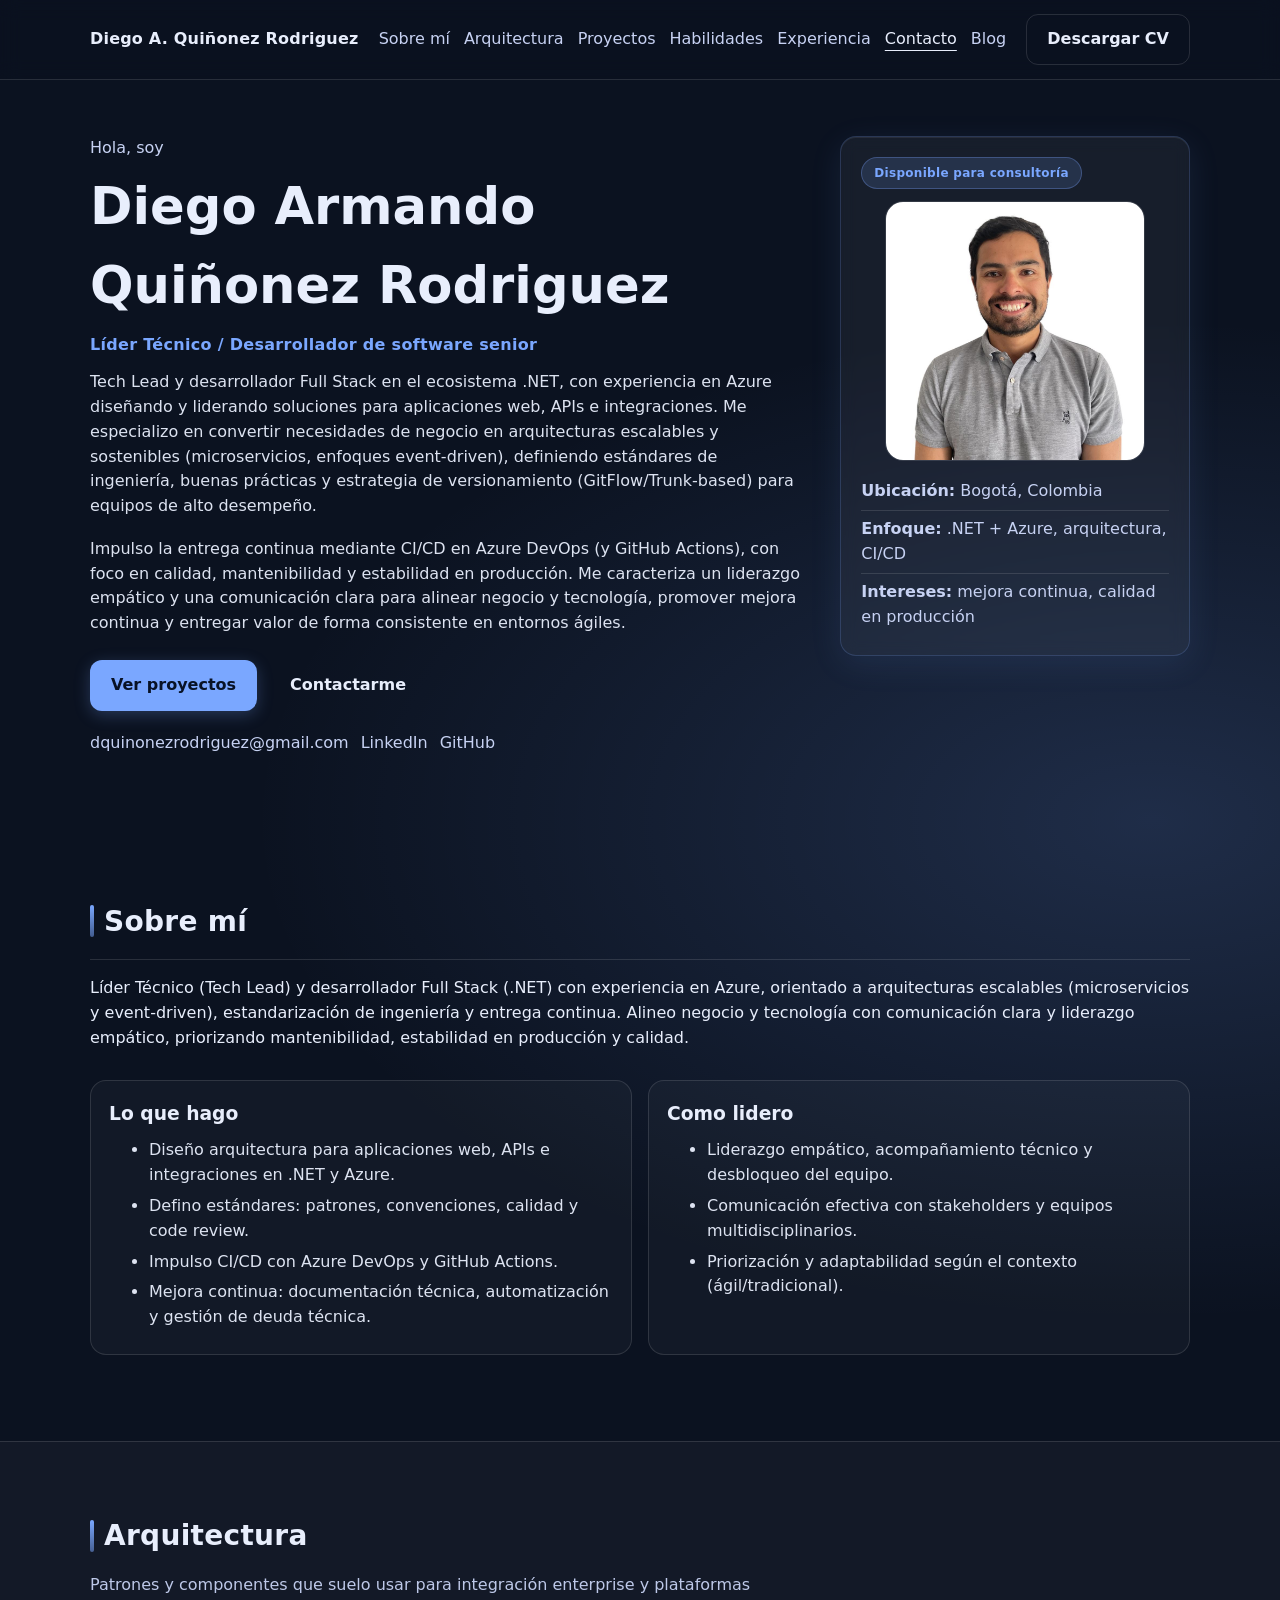
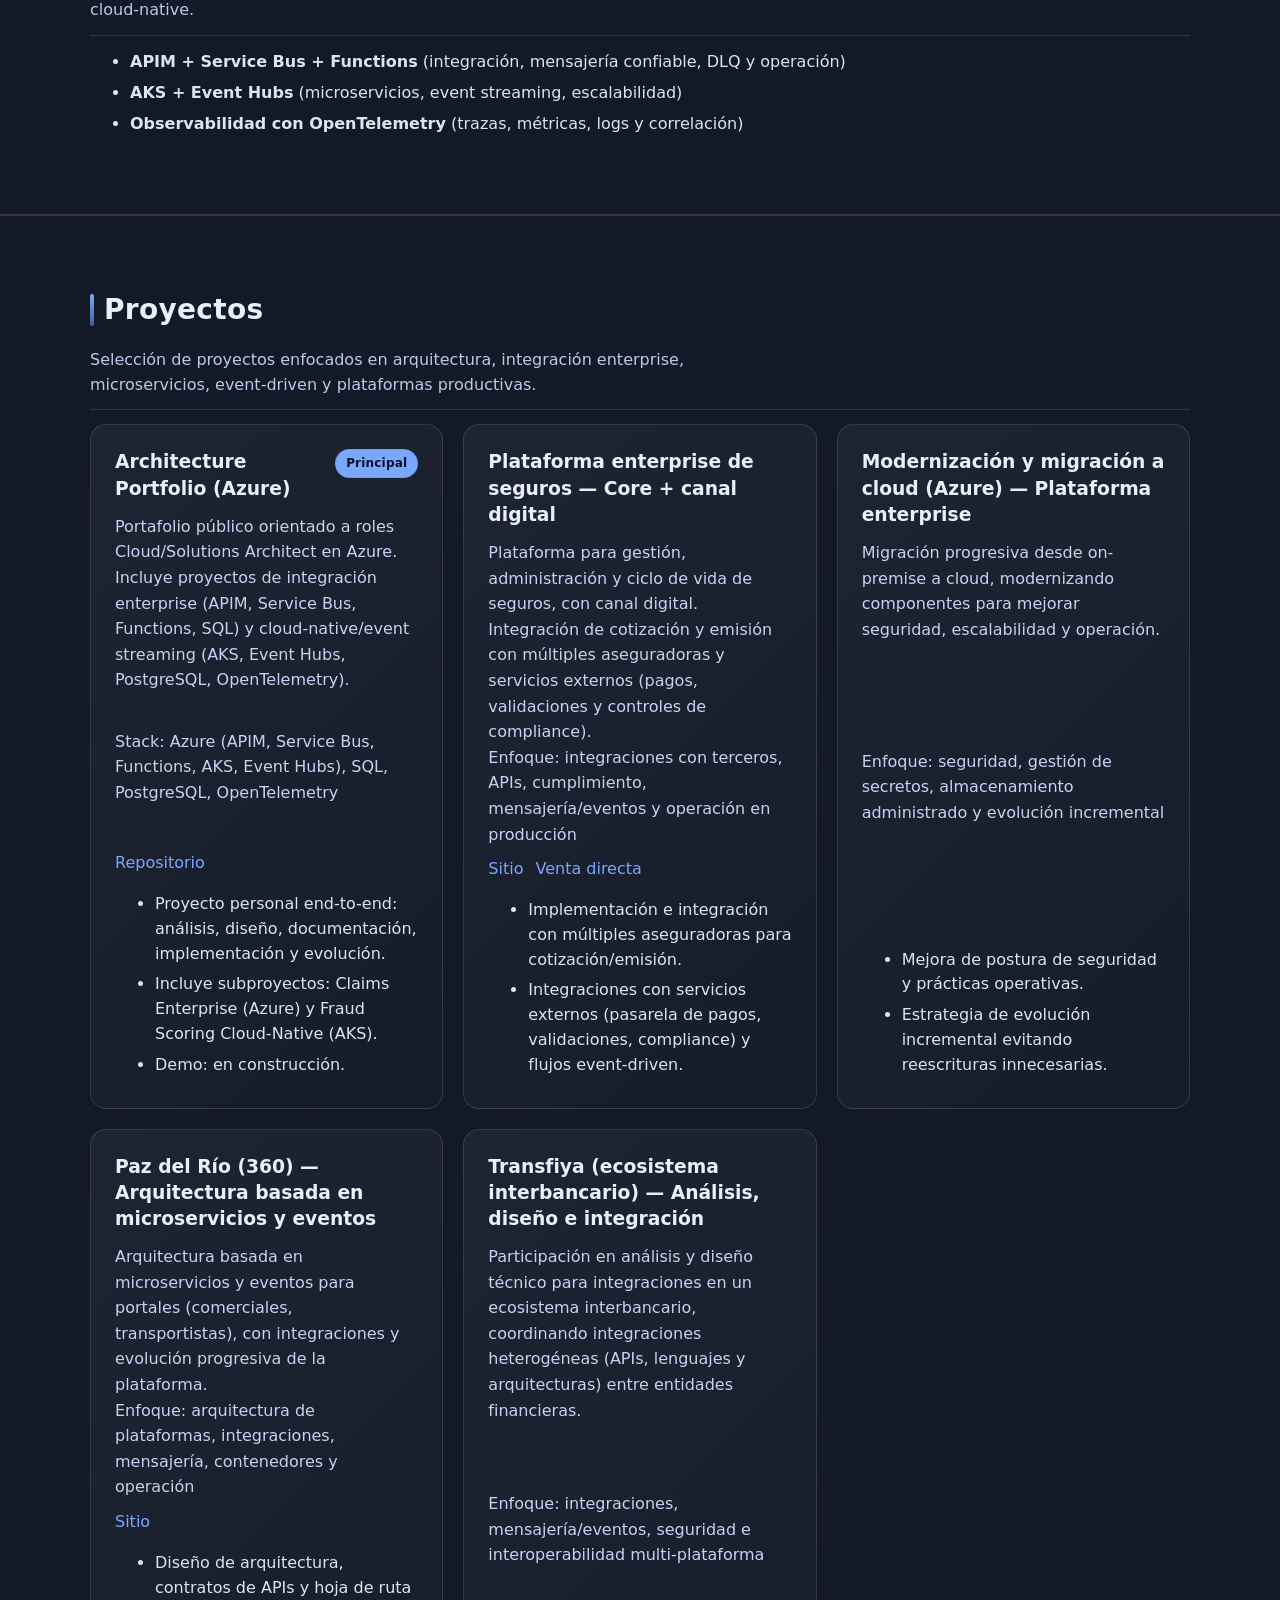
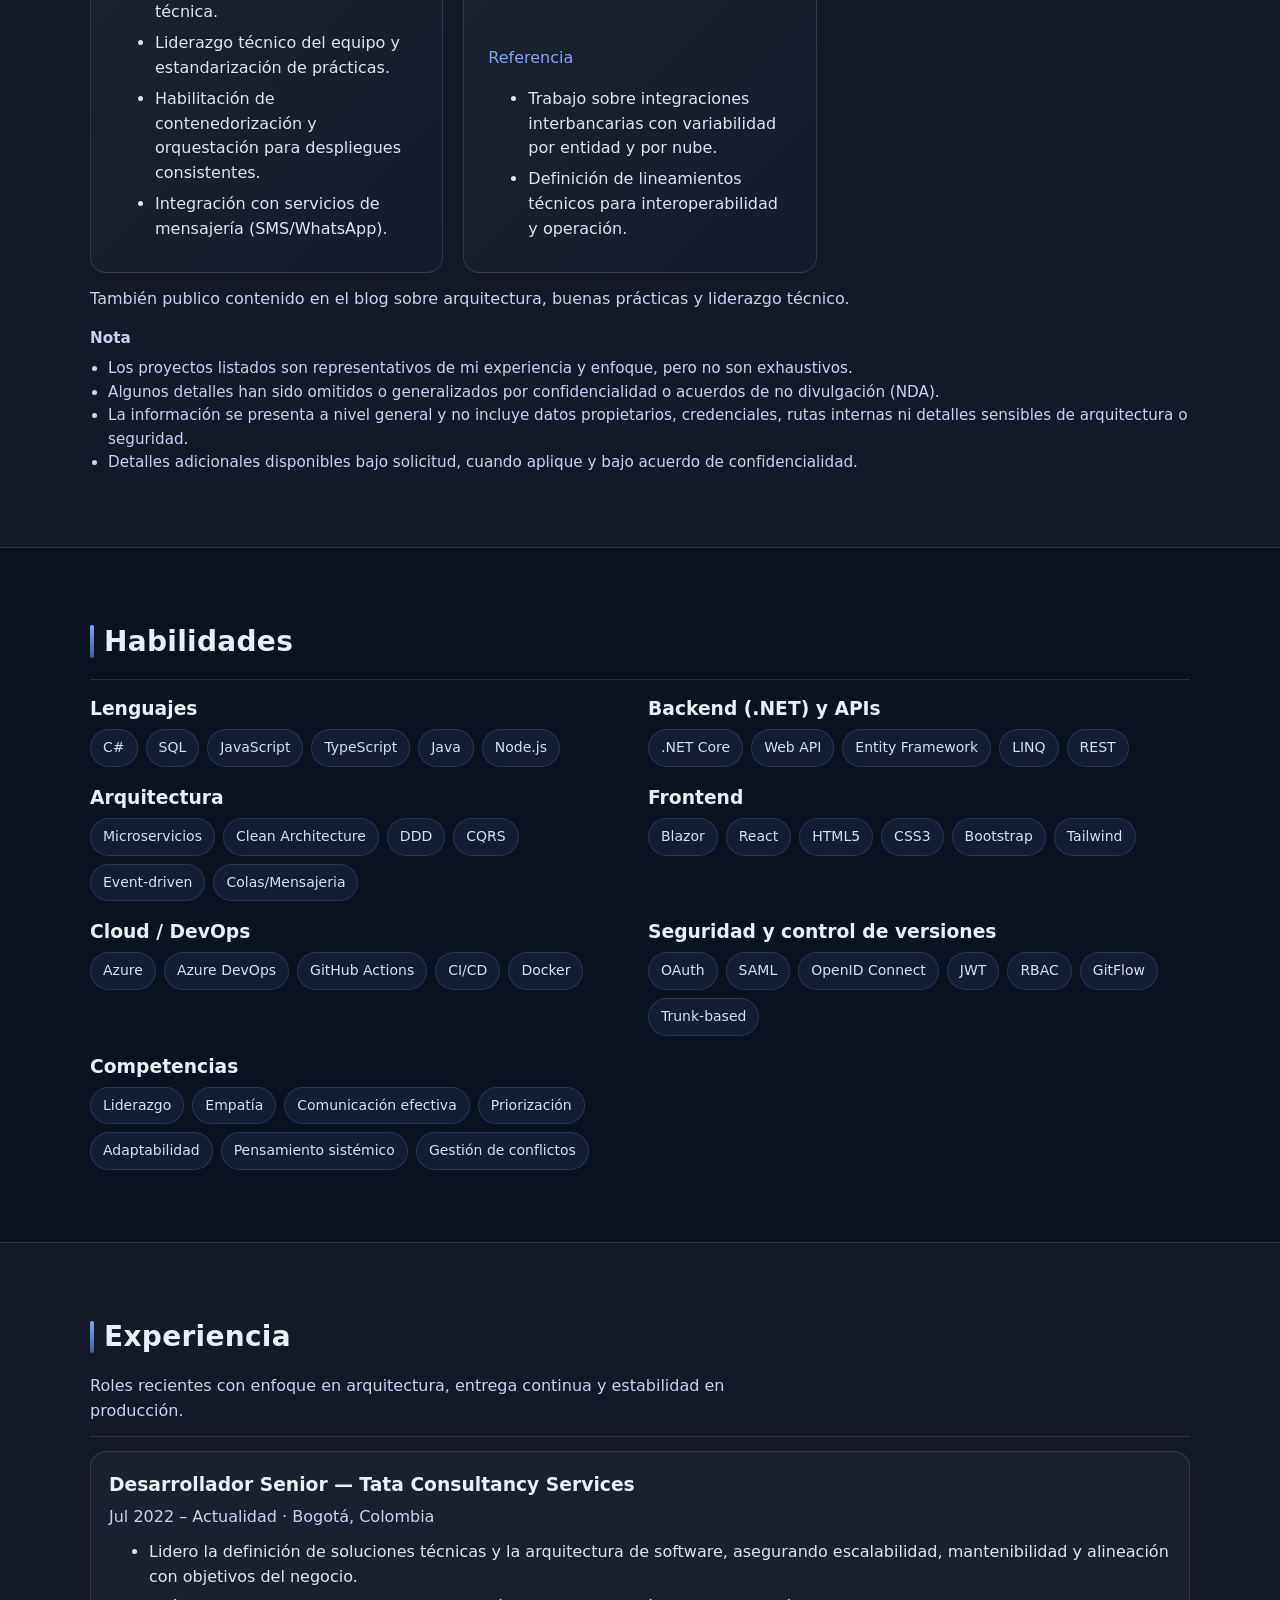
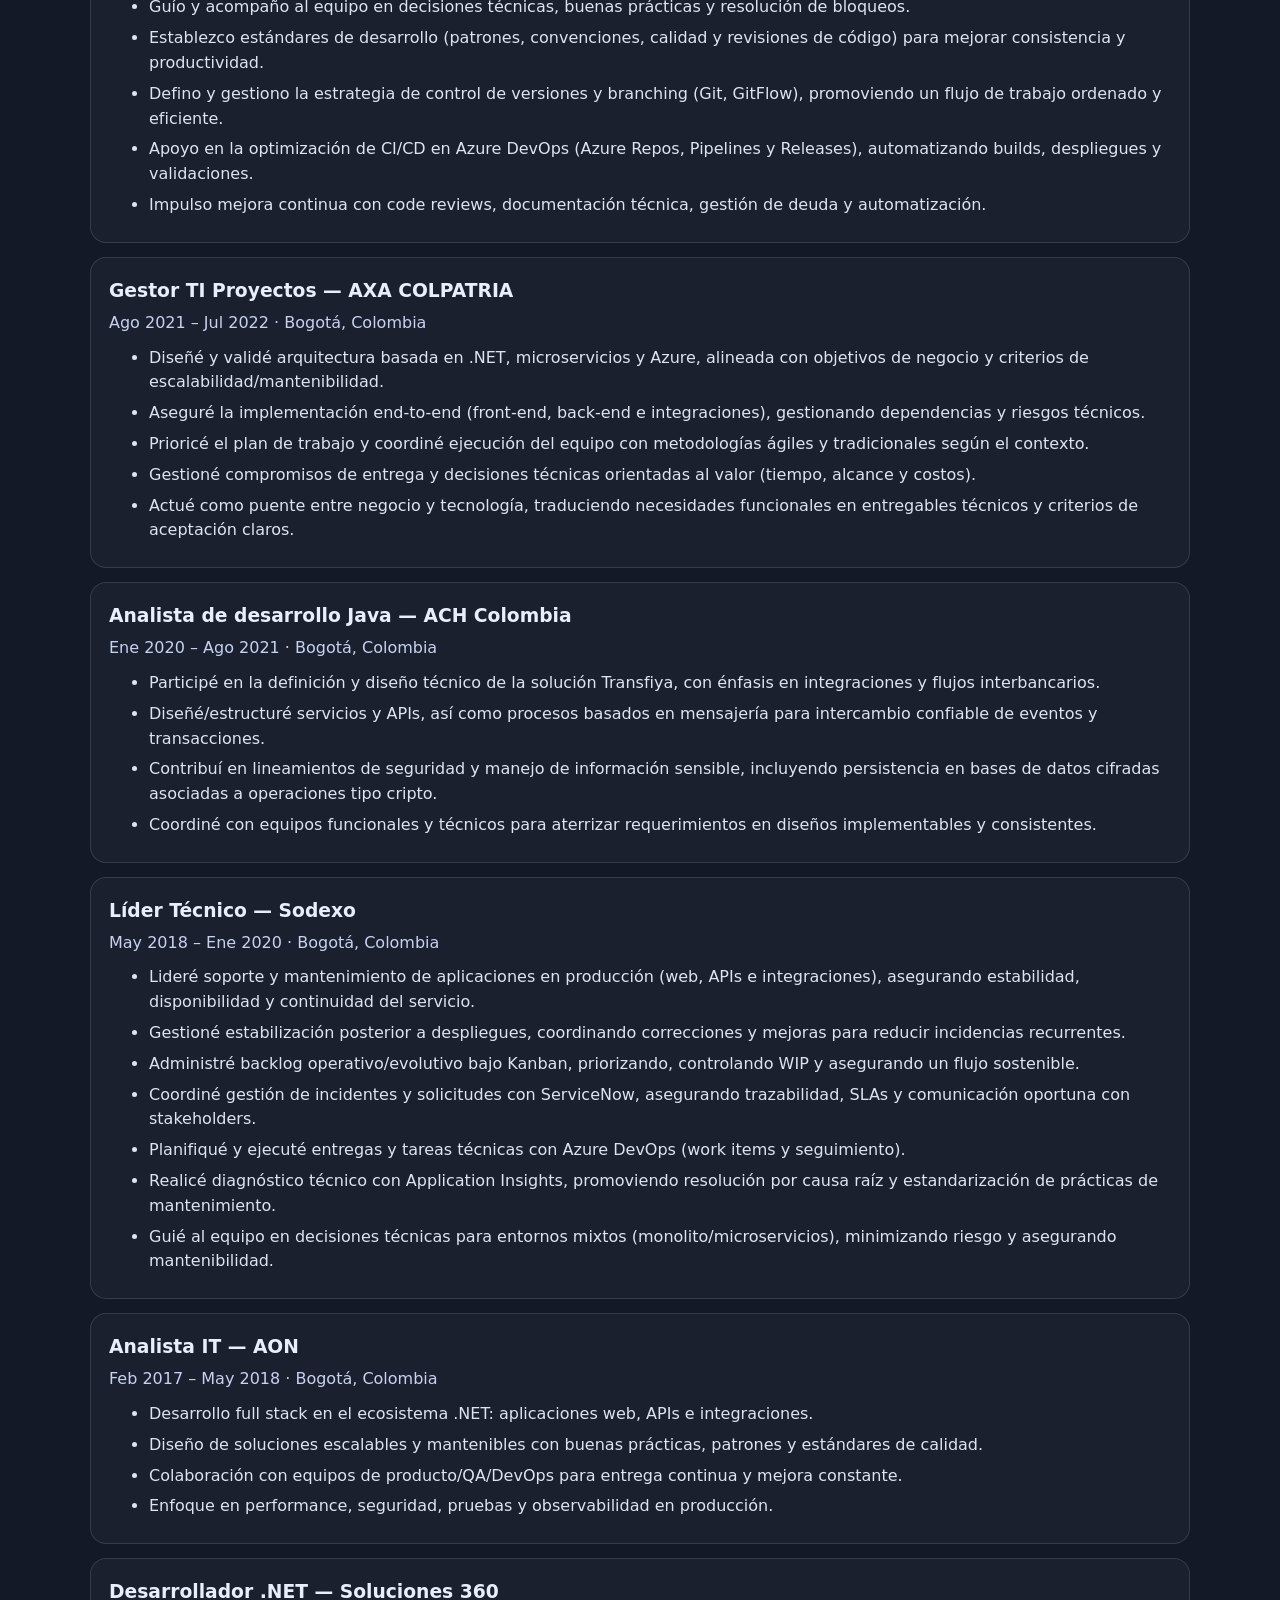
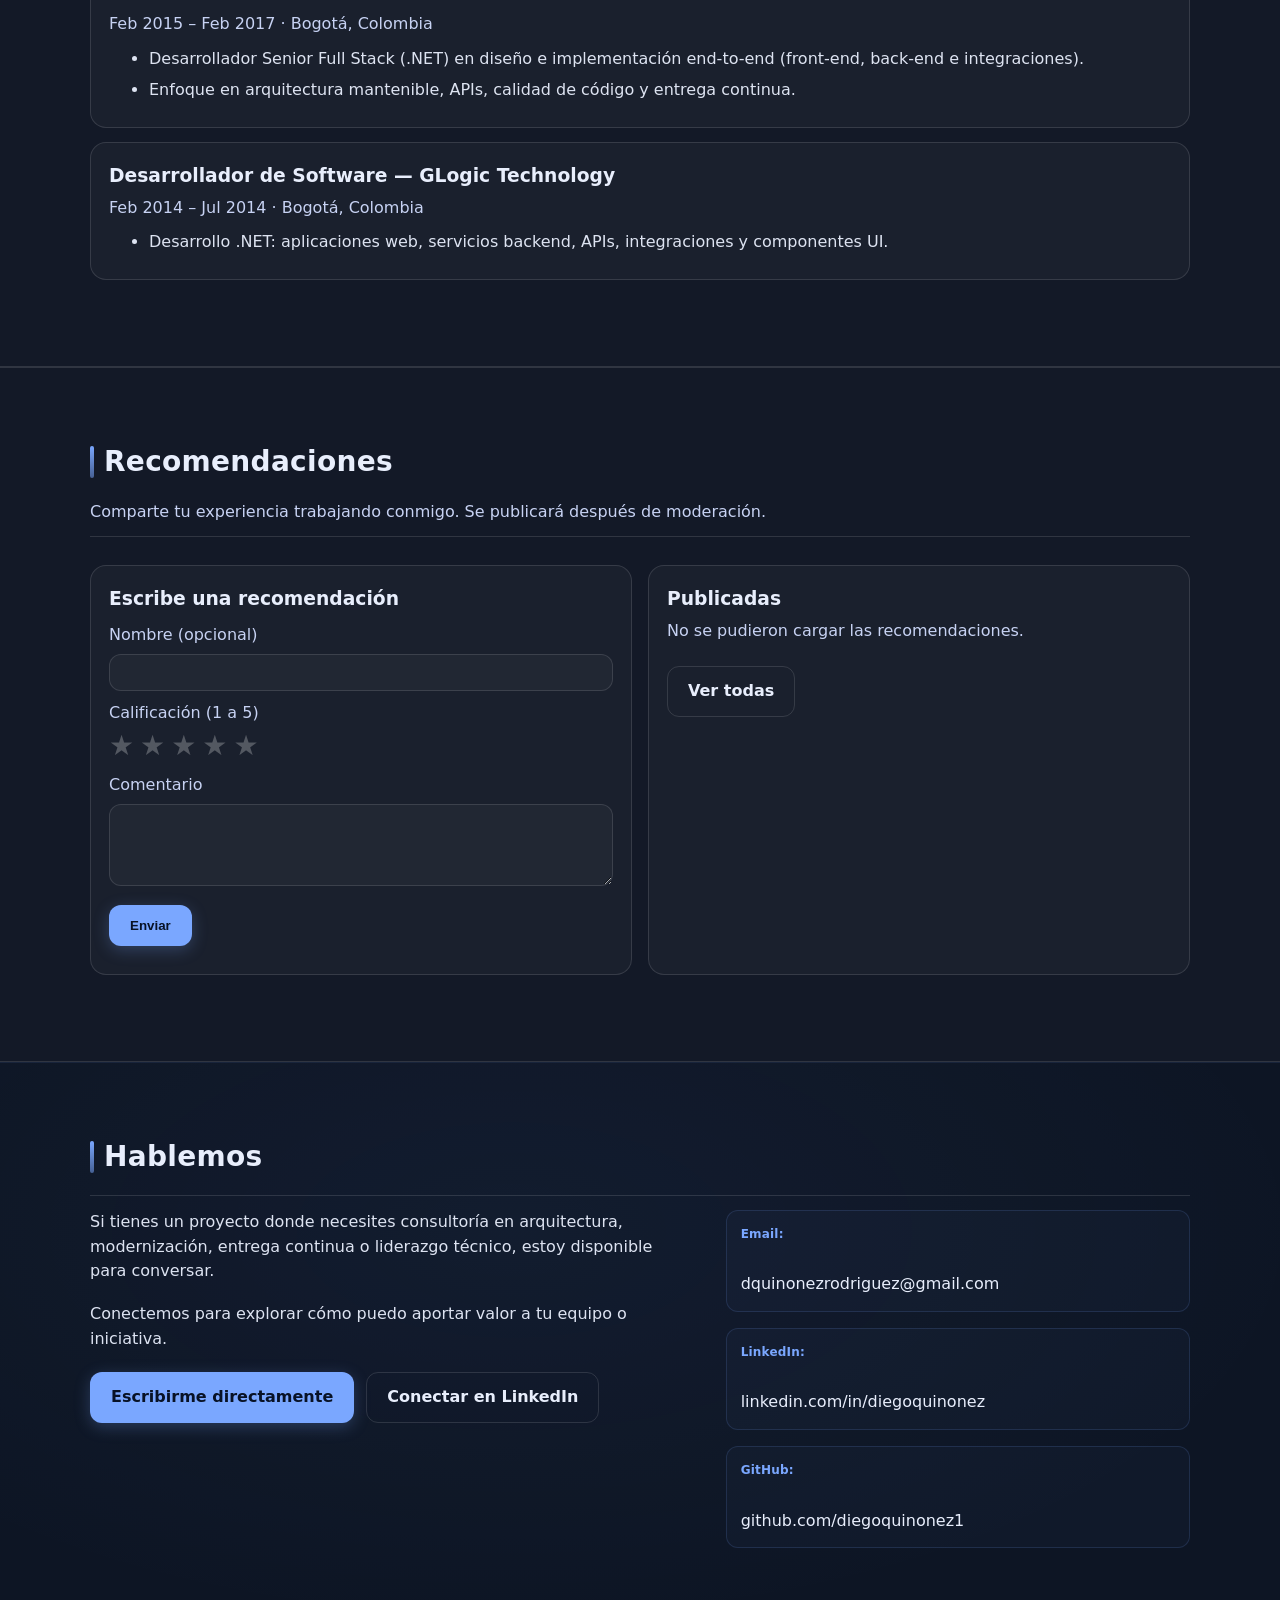
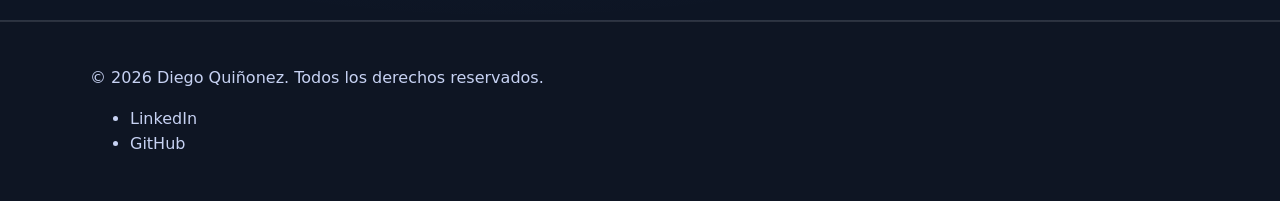
==== commit 875a687b: "Mejora SEO y legibilidad de tablas SEO: - Index: descomenta y mejora keywords (consultoría, arquitec" ====
--- a/index.html
+++ b/index.html
@@ -5,10 +5,11 @@
   <meta charset="UTF-8">
   <meta name="viewport" content="width=device-width, initial-scale=1.0">
   <meta name="description"
-    content="Mi P&aacute;gina web personal de Diego Qui&ntilde;onez, donde muestro mis proyectos, habilidades e informaci&oacute;n de contacto.">
+    content="Diego Qui&ntilde;onez: L&iacute;der T&eacute;cnico y Software Engineer especializado en arquitectura de software, modernizaci&oacute;n de sistemas y consultor&iacute;a t&eacute;cnica en Azure, microservicios y liderazgo.">
+  <meta name="keywords"
+    content="Diego Qui&ntilde;onez, l&iacute;der t&eacute;cnico, software engineer, arquitectura de software, consultor&iacute;a t&eacute;cnica, Azure, microservicios, CI/CD, DevOps, liderazgo t&eacute;cnico">
   <meta name="author" content="Diego Qui&ntilde;onez">
-  <!-- <meta name="keywords" content="Diego Qui&ntilde;onez, portfolio, projects, skills, contact">
-  <meta name="robots" content="index, follow"> -->
+  <meta name="robots" content="index, follow">
   <title>Diego Qui&ntilde;onez | L&iacute;der T&eacute;cnico / Software Engineer</title>
   <link rel="stylesheet" href="assets/css/styles.css?v=20260313-1">
   <link rel="stylesheet" href="assets/css/recommendations.css?v=20260317-2">
--- a/assets/css/styles.css
+++ b/assets/css/styles.css
@@ -264,16 +264,20 @@
 
 .article-page {
     padding-top: 40px;
+    padding-bottom: 60px;
 }
 
 .article-shell {
-    width: min(860px, calc(100% - 32px));
-    padding: 28px;
+    width: min(880px, calc(100% - 48px));
+    padding: 40px;
     margin-inline: auto;
+    background: linear-gradient(to bottom, rgba(122, 167, 255, .02), transparent 60%);
+    border: 1px solid rgba(122, 167, 255, .08);
+    border-radius: 16px;
 }
 
 .article-content {
-    line-height: 1.8;
+    line-height: 1.85;
 }
 
 .article-content h1,
@@ -293,89 +297,242 @@
 
 .article-content h1 {
     text-wrap: balance;
-    margin-bottom: 14px;
+    margin-bottom: 16px;
+    font-size: 2.2rem;
+    font-weight: 800;
+    line-height: 1.2;
+    background: linear-gradient(135deg, #ffffff, rgba(122, 167, 255, .9));
+    -webkit-background-clip: text;
+    -webkit-text-fill-color: transparent;
+    background-clip: text;
+}
+
+.article-content .meta {
+    color: var(--muted);
+    font-size: 14px;
+    margin-bottom: 32px;
+    text-transform: uppercase;
+    letter-spacing: 1px;
+    opacity: .8;
 }
 
 .article-content h2 {
-    margin-top: 36px;
+    margin-top: 48px;
+    margin-bottom: 20px;
+    font-size: 1.6rem;
+    font-weight: 700;
+    color: var(--text);
+    position: relative;
+    padding-left: 16px;
+}
+
+.article-content h2::before {
+    content: '';
+    position: absolute;
+    left: 0;
+    top: 50%;
+    transform: translateY(-50%);
+    width: 4px;
+    height: 24px;
+    background: linear-gradient(180deg, var(--brand), rgba(122, 167, 255, .4));
+    border-radius: 2px;
 }
 
 .article-content h3 {
-    margin-top: 24px;
-    margin-bottom: 8px;
+    margin-top: 28px;
+    margin-bottom: 12px;
+    font-size: 1.15rem;
+    font-weight: 600;
+    color: rgba(226, 233, 252, .95);
 }
 
 .article-content p,
 .article-content ol,
 .article-content ul {
     color: var(--text);
+    margin-bottom: 16px;
 }
 
 .article-content ol,
 .article-content ul {
-    padding-left: 1.4rem;
+    padding-left: 1.6rem;
+}
+
+.article-content li {
+    margin-bottom: 10px;
 }
 
 .article-content li + li {
     margin-top: 8px;
 }
 
+.article-content a {
+    color: var(--brand);
+    text-decoration: underline;
+    text-underline-offset: 3px;
+    text-decoration-thickness: 1.5px;
+    transition: opacity 200ms ease;
+}
+
+.article-content a:hover {
+    opacity: .8;
+}
+
 .article-content pre,
 .article-content code {
-    font-family: Consolas, "Courier New", monospace;
+    font-family: 'Consolas', 'Courier New', monospace;
 }
 
 .article-content pre {
     max-width: 100%;
     overflow-x: auto;
-    padding: 16px;
-    border: 1px solid var(--border);
-    border-radius: 14px;
-    background: rgba(255, 255, 255, .04);
-    line-height: 1.5;
+    padding: 20px;
+    border: 1px solid rgba(122, 167, 255, .15);
+    border-radius: 10px;
+    background: linear-gradient(135deg, rgba(30, 40, 70, .4), rgba(122, 167, 255, .05));
+    line-height: 1.6;
+    margin-bottom: 24px;
+    font-weight: 400;
+    color: rgba(226, 233, 252, .9);
 }
 
 .article-content :not(pre) > code {
-    padding: 2px 6px;
-    border-radius: 8px;
-    background: rgba(255, 255, 255, .06);
+    padding: 3px 8px;
+    border-radius: 6px;
+    background: rgba(122, 167, 255, .12);
+    color: rgba(226, 233, 252, .95);
+    font-size: .95em;
 }
 
 .article-content hr {
     border: 0;
-    border-top: 1px solid var(--border);
-    margin-top: 32px;
-    margin-bottom: 32px;
+    height: 1px;
+    background: linear-gradient(90deg, transparent, rgba(122, 167, 255, .2), transparent);
+    margin-top: 48px;
+    margin-bottom: 48px;
 }
 
 .table-wrap {
     max-width: 100%;
     overflow-x: auto;
-    border: 1px solid var(--border);
-    border-radius: 14px;
-    background: rgba(255, 255, 255, .03);
+    border: 1px solid rgba(122, 167, 255, .15);
+    border-radius: 10px;
+    background: linear-gradient(135deg, rgba(122, 167, 255, .06), rgba(255, 255, 255, .02));
+    margin-bottom: 24px;
 }
 
 .table-wrap table {
     width: 100%;
-    min-width: 640px;
     border-collapse: collapse;
+    overflow-x: auto;
+    display: block;
 }
 
 .table-wrap th,
 .table-wrap td {
-    padding: 12px 14px;
+    padding: 18px 20px;
     text-align: left;
     vertical-align: top;
-    border-bottom: 1px solid var(--border);
+    border-bottom: 1px solid rgba(122, 167, 255, .12);
+    font-size: 15px;
+    line-height: 1.6;
+}
+
+.table-wrap th {
+    white-space: normal;
+    word-break: break-word;
+}
+
+.table-wrap td {
+    white-space: normal;
+    word-break: break-word;
 }
 
 .table-wrap thead th {
-    background: rgba(255, 255, 255, .05);
+    background: linear-gradient(135deg, rgba(122, 167, 255, .15), rgba(122, 167, 255, .08));
+    font-weight: 700;
+    text-transform: uppercase;
+    font-size: 12px;
+    letter-spacing: 0.6px;
+    color: rgba(226, 233, 252, .98);
+    min-width: 140px;
+}
+
+.table-wrap tbody tr {
+    transition: background-color 200ms ease;
+}
+
+.table-wrap tbody tr:hover {
+    background: rgba(122, 167, 255, .12);
 }
 
 .table-wrap tbody tr:last-child td {
     border-bottom: 0;
+}
+
+.table-wrap tbody td:first-child {
+    font-weight: 600;
+    color: rgba(122, 167, 255, 1);
+    white-space: normal;
+}
+
+/* Estilos para contenedor scrollable en pequeñas pantallas */
+.table-wrap {
+    overflow-x: auto;
+    -webkit-overflow-scrolling: touch;
+    border-radius: 8px;
+}
+
+@media (max-width: 768px) {
+    .table-wrap table {
+        display: block;
+        border-spacing: 0;
+    }
+    
+    .table-wrap thead {
+        display: none;
+    }
+    
+    .table-wrap tbody,
+    .table-wrap tr,
+    .table-wrap td {
+        display: block;
+        width: 100%;
+    }
+    
+    .table-wrap tr {
+        margin-bottom: 20px;
+        border: 1px solid rgba(122, 167, 255, .15);
+        border-radius: 6px;
+        overflow: hidden;
+    }
+    
+    .table-wrap td {
+        padding: 12px 16px;
+        border: none;
+        border-bottom: 1px solid rgba(122, 167, 255, .08);
+        text-align: right;
+        padding-right: 16px;
+        position: relative;
+        padding-left: 50%;
+    }
+    
+    .table-wrap td:before {
+        content: attr(data-label);
+        position: absolute;
+        left: 12px;
+        font-weight: 600;
+        color: rgba(122, 167, 255, 1);
+        text-align: left;
+    }
+    
+    .table-wrap td:last-child {
+        border-bottom: none;
+    }
+    
+    .table-wrap tbody tr:hover {
+        background: rgba(122, 167, 255, .08);
+    }
 }
 
 .bullets {
@@ -420,21 +577,78 @@
 .cards {
     display: grid;
     grid-template-columns: repeat(3, 1fr);
-    gap: 14px;
+    gap: 20px;
 }
 
 .card {
     border: 1px solid var(--border);
     border-radius: var(--radius);
-    padding: 18px;
-    background: rgba(255, 255, 255, .03);
-    transition: all 200ms ease;
+    padding: 24px;
+    background: linear-gradient(135deg, rgba(255, 255, 255, .05), rgba(122, 167, 255, .02));
+    transition: all 250ms cubic-bezier(.2, .5, .3, 1);
+    position: relative;
+    overflow: hidden;
+    display: flex;
+    flex-direction: column;
+}
+
+.card::before {
+    content: '';
+    position: absolute;
+    top: 0;
+    left: 0;
+    right: 0;
+    height: 3px;
+    background: linear-gradient(90deg, var(--brand) 0%, transparent 100%);
+    opacity: 0;
+    transition: opacity 250ms ease;
 }
 
 .card:hover {
-    border-color: rgba(122, 167, 255, .2);
-    background: rgba(255, 255, 255, .05);
-    box-shadow: 0 4px 16px rgba(122, 167, 255, .08);
+    border-color: rgba(122, 167, 255, .35);
+    background: linear-gradient(135deg, rgba(255, 255, 255, .08), rgba(122, 167, 255, .04));
+    box-shadow: 0 8px 24px rgba(122, 167, 255, .12);
+    transform: translateY(-3px);
+}
+
+.card:hover::before {
+    opacity: 1;
+}
+
+.card h3 {
+    margin-top: 0;
+    margin-bottom: 12px;
+    line-height: 1.4;
+}
+
+.card h3 a {
+    background: linear-gradient(135deg, var(--brand), rgba(122, 167, 255, .8));
+    -webkit-background-clip: text;
+    -webkit-text-fill-color: transparent;
+    background-clip: text;
+    text-decoration: none;
+    transition: opacity 200ms ease;
+}
+
+.card h3 a:hover {
+    opacity: .85;
+}
+
+.card p {
+    margin: 0;
+    flex-grow: 1;
+    color: var(--muted);
+    line-height: 1.6;
+}
+
+.card-featured {
+    grid-column: span 1;
+}
+
+.card-meta {
+    display: flex;
+    gap: 8px;
+    margin-bottom: 12px;
 }
 
 .card-top {
@@ -538,10 +752,26 @@
 
     .article-page {
         padding-top: 24px;
+        padding-bottom: 40px;
     }
 
     .article-shell {
-        padding: 18px;
+        padding: 24px;
+        border-radius: 12px;
+        width: min(100%, calc(100% - 32px));
+    }
+
+    .article-content h1 {
+        font-size: 1.8rem;
+    }
+
+    .article-content h2 {
+        margin-top: 36px;
+        font-size: 1.35rem;
+    }
+
+    .article-content h3 {
+        font-size: 1.05rem;
     }
 
     .article-content h1,
@@ -559,6 +789,15 @@
 
     .cards {
         grid-template-columns: 1fr;
+        gap: 16px;
+    }
+
+    .card {
+        padding: 20px;
+    }
+
+    .card h3 a {
+        font-size: 1rem;
     }
 
     .grid-2 {
